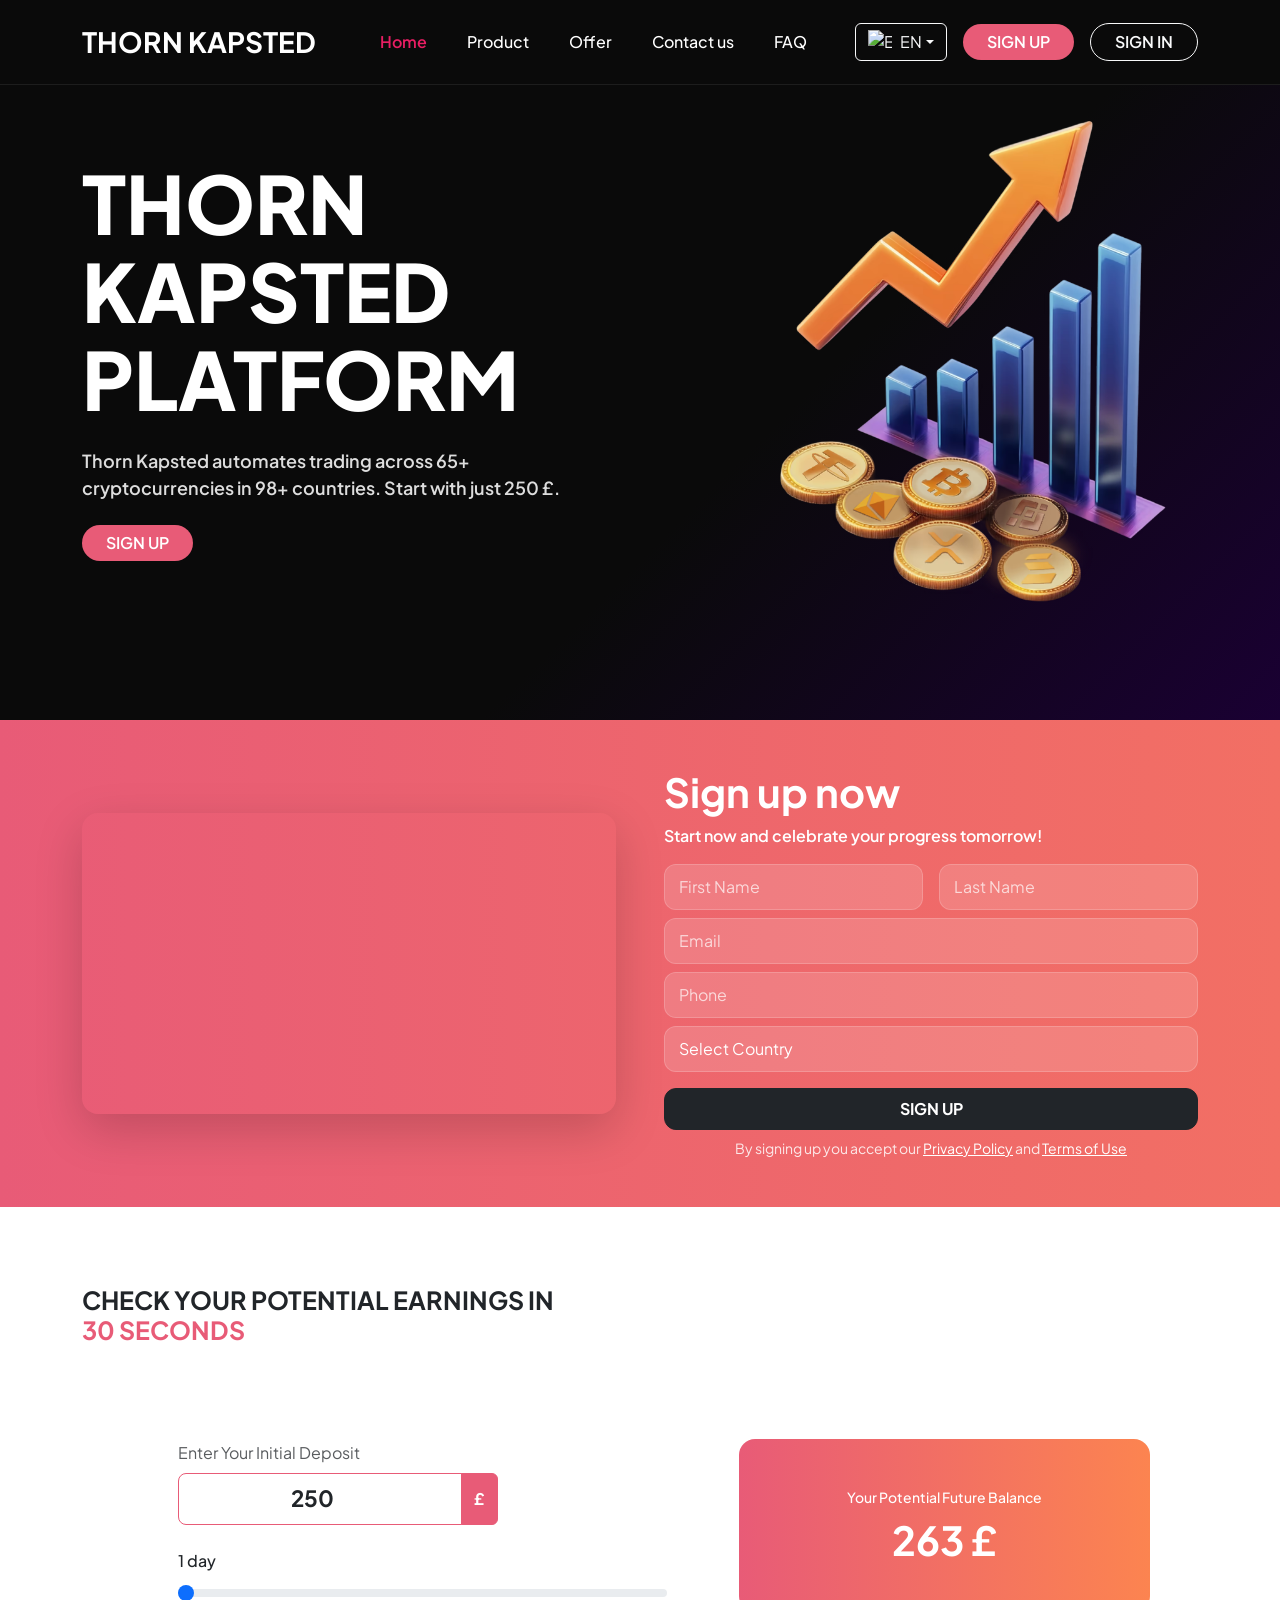
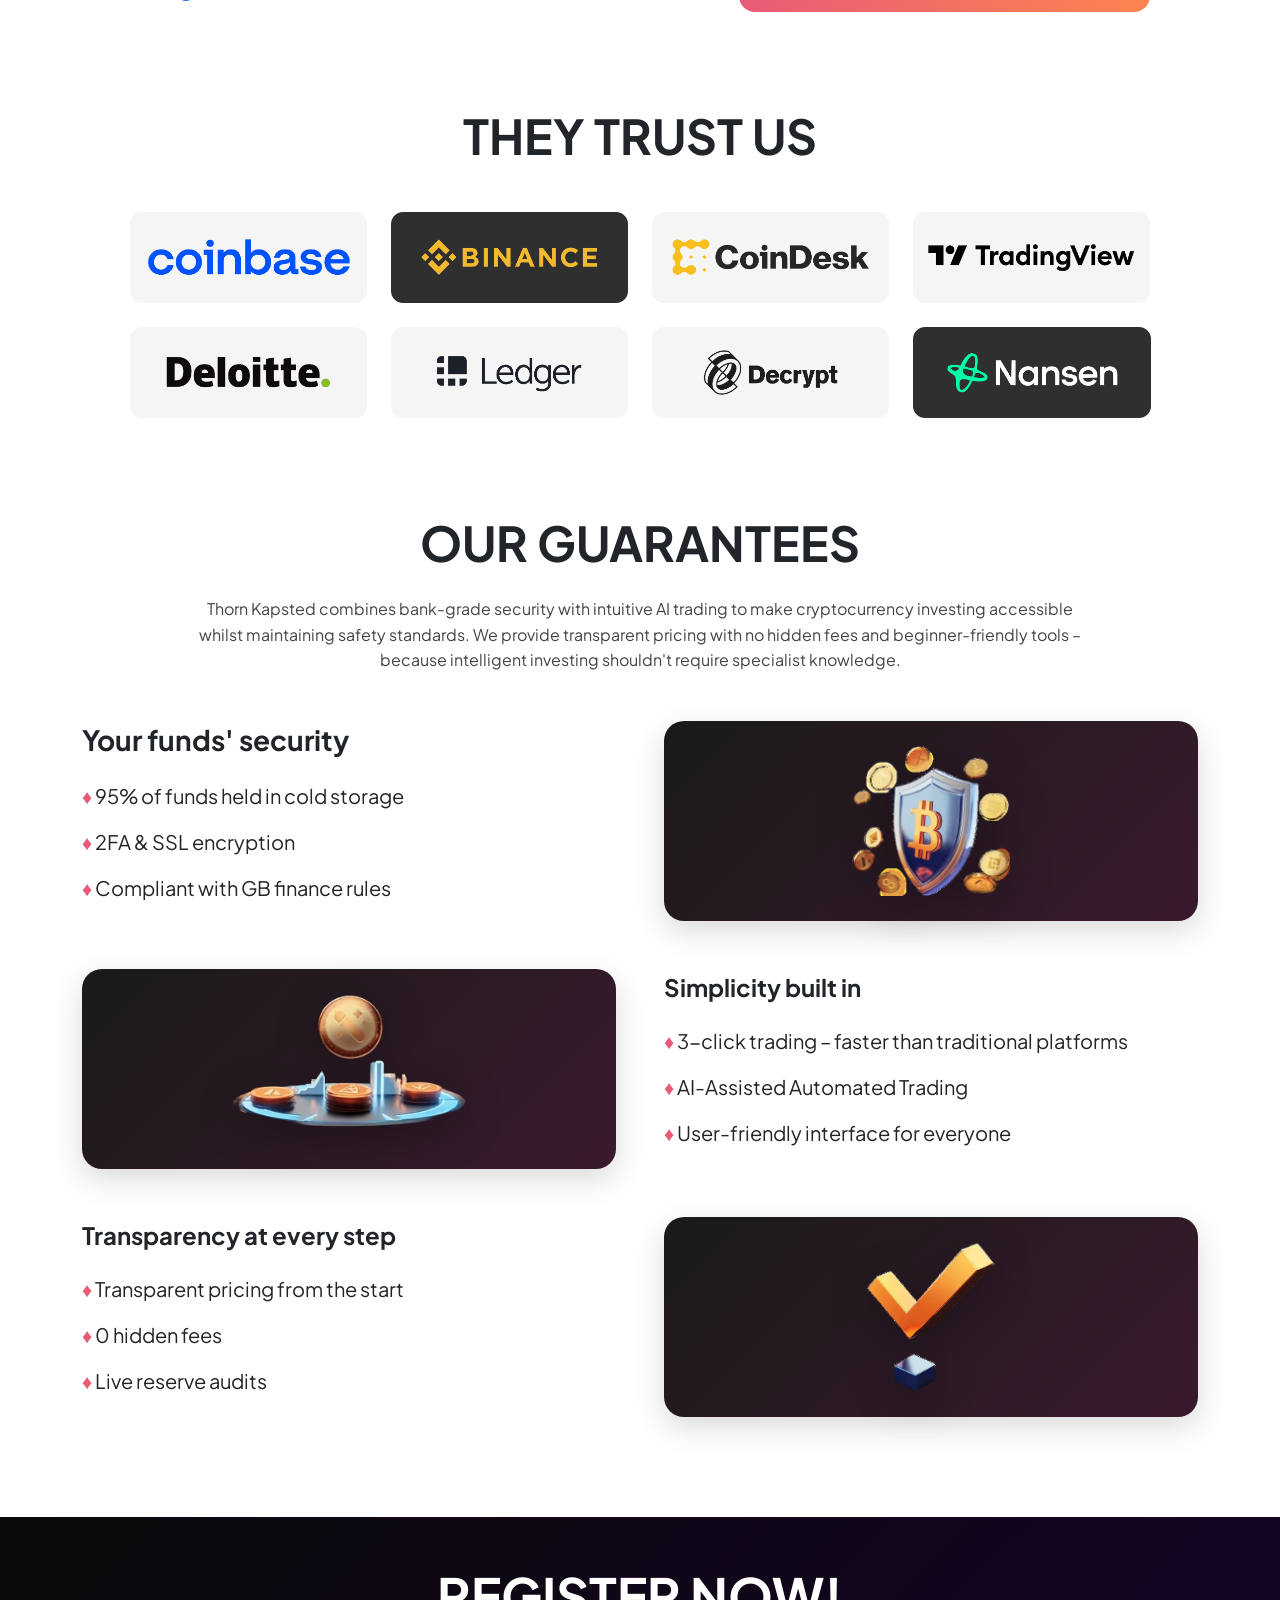
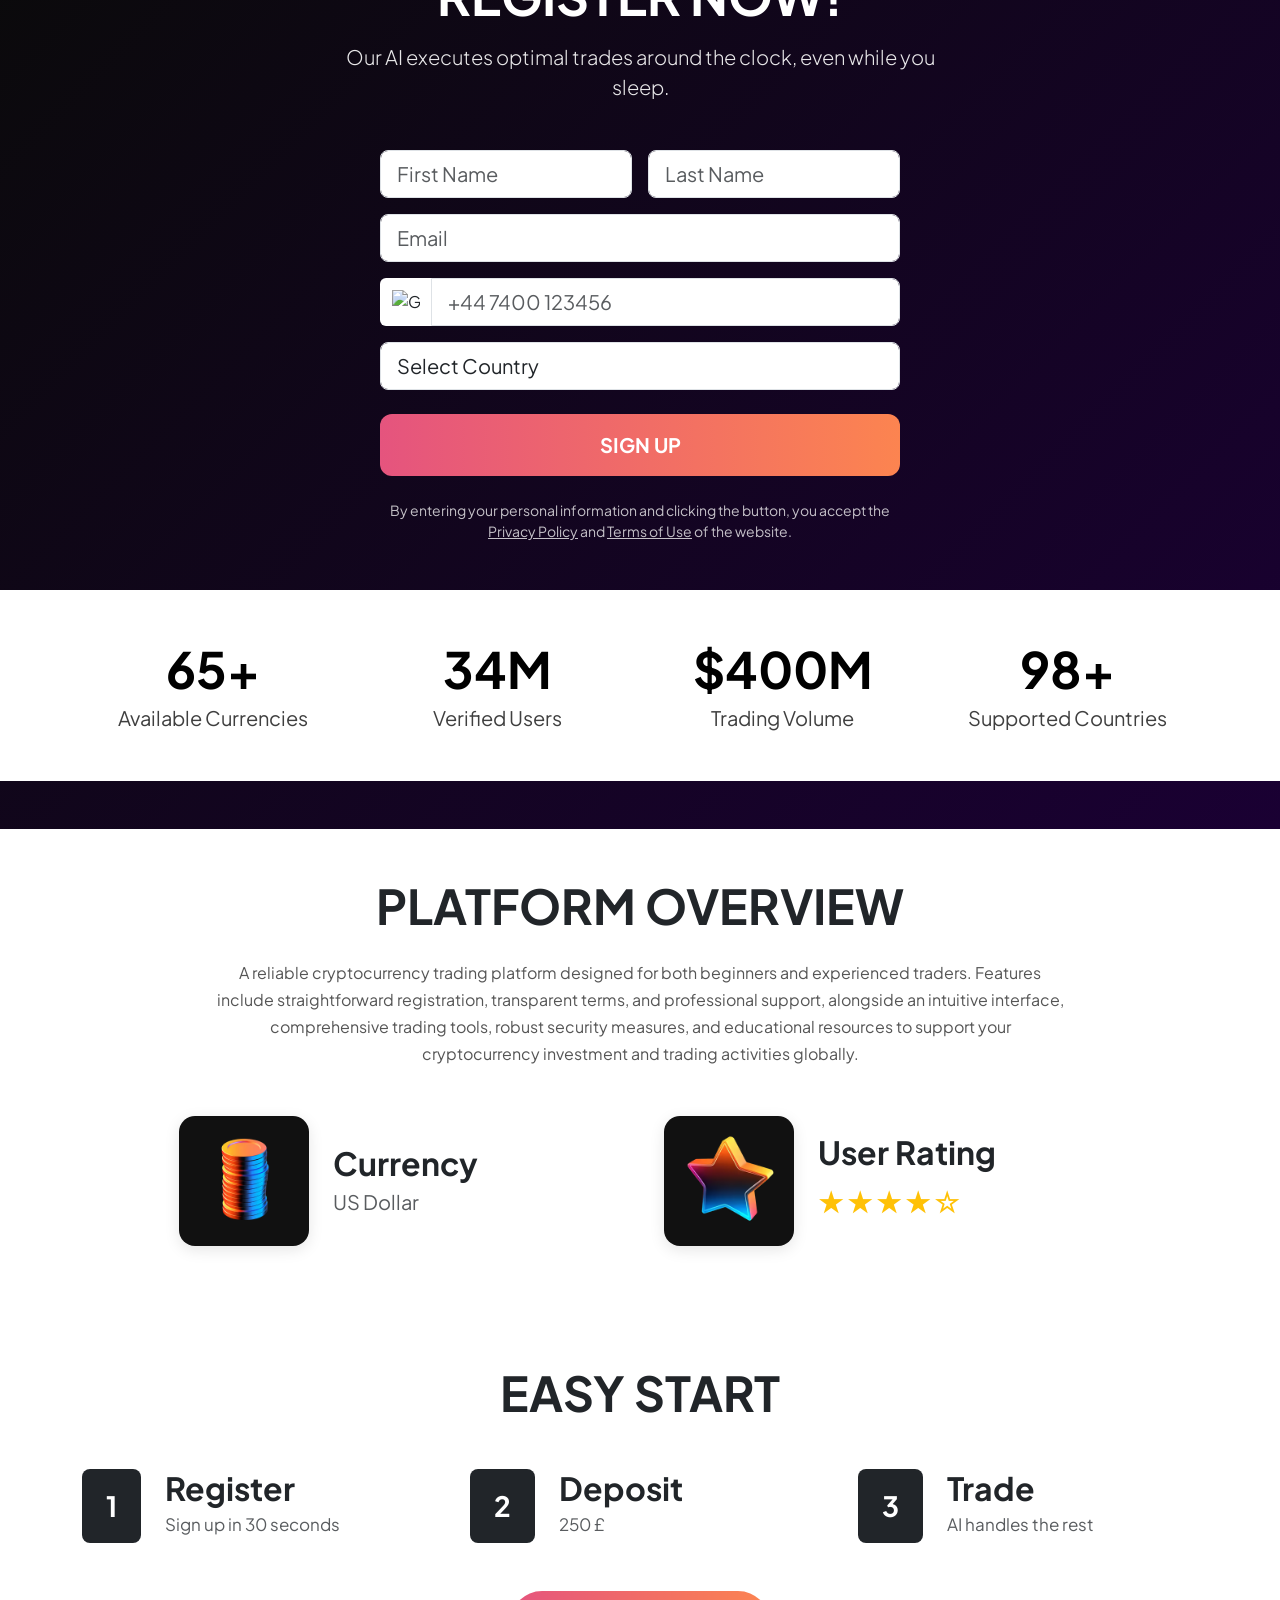
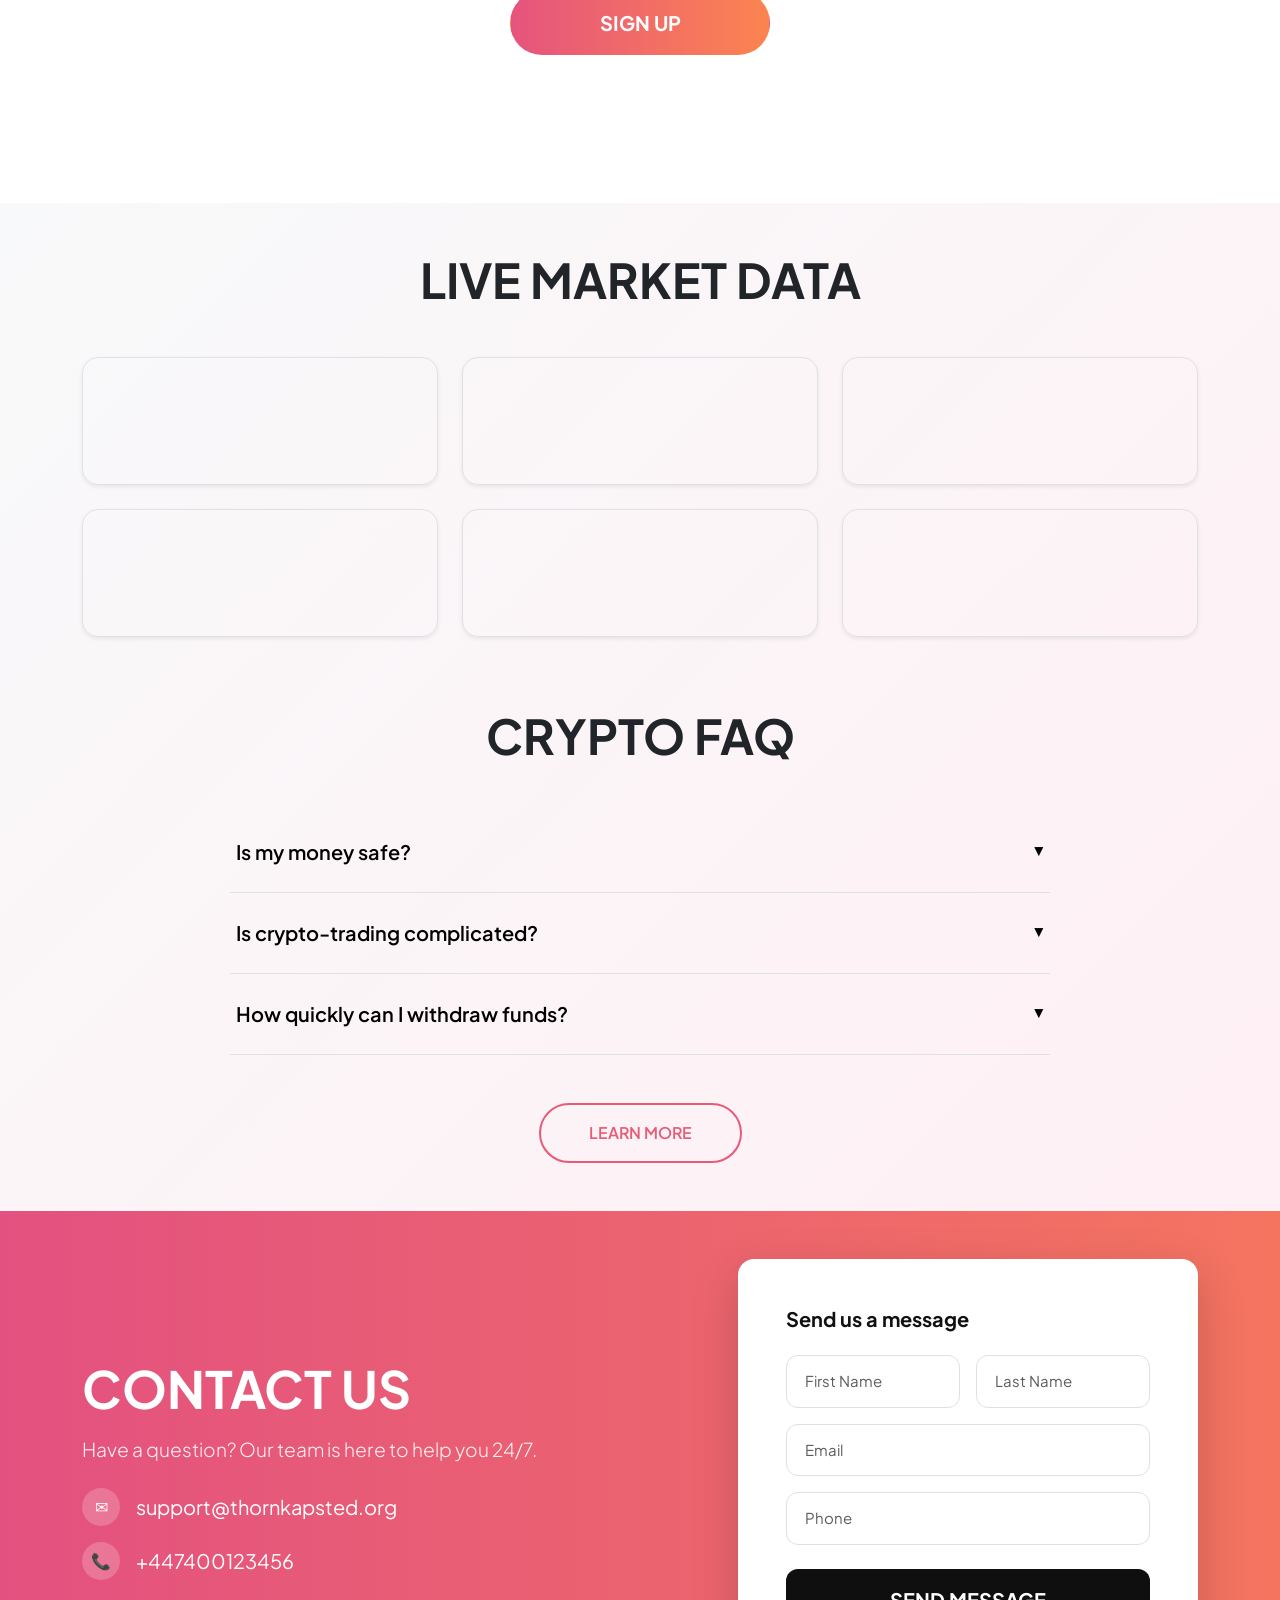
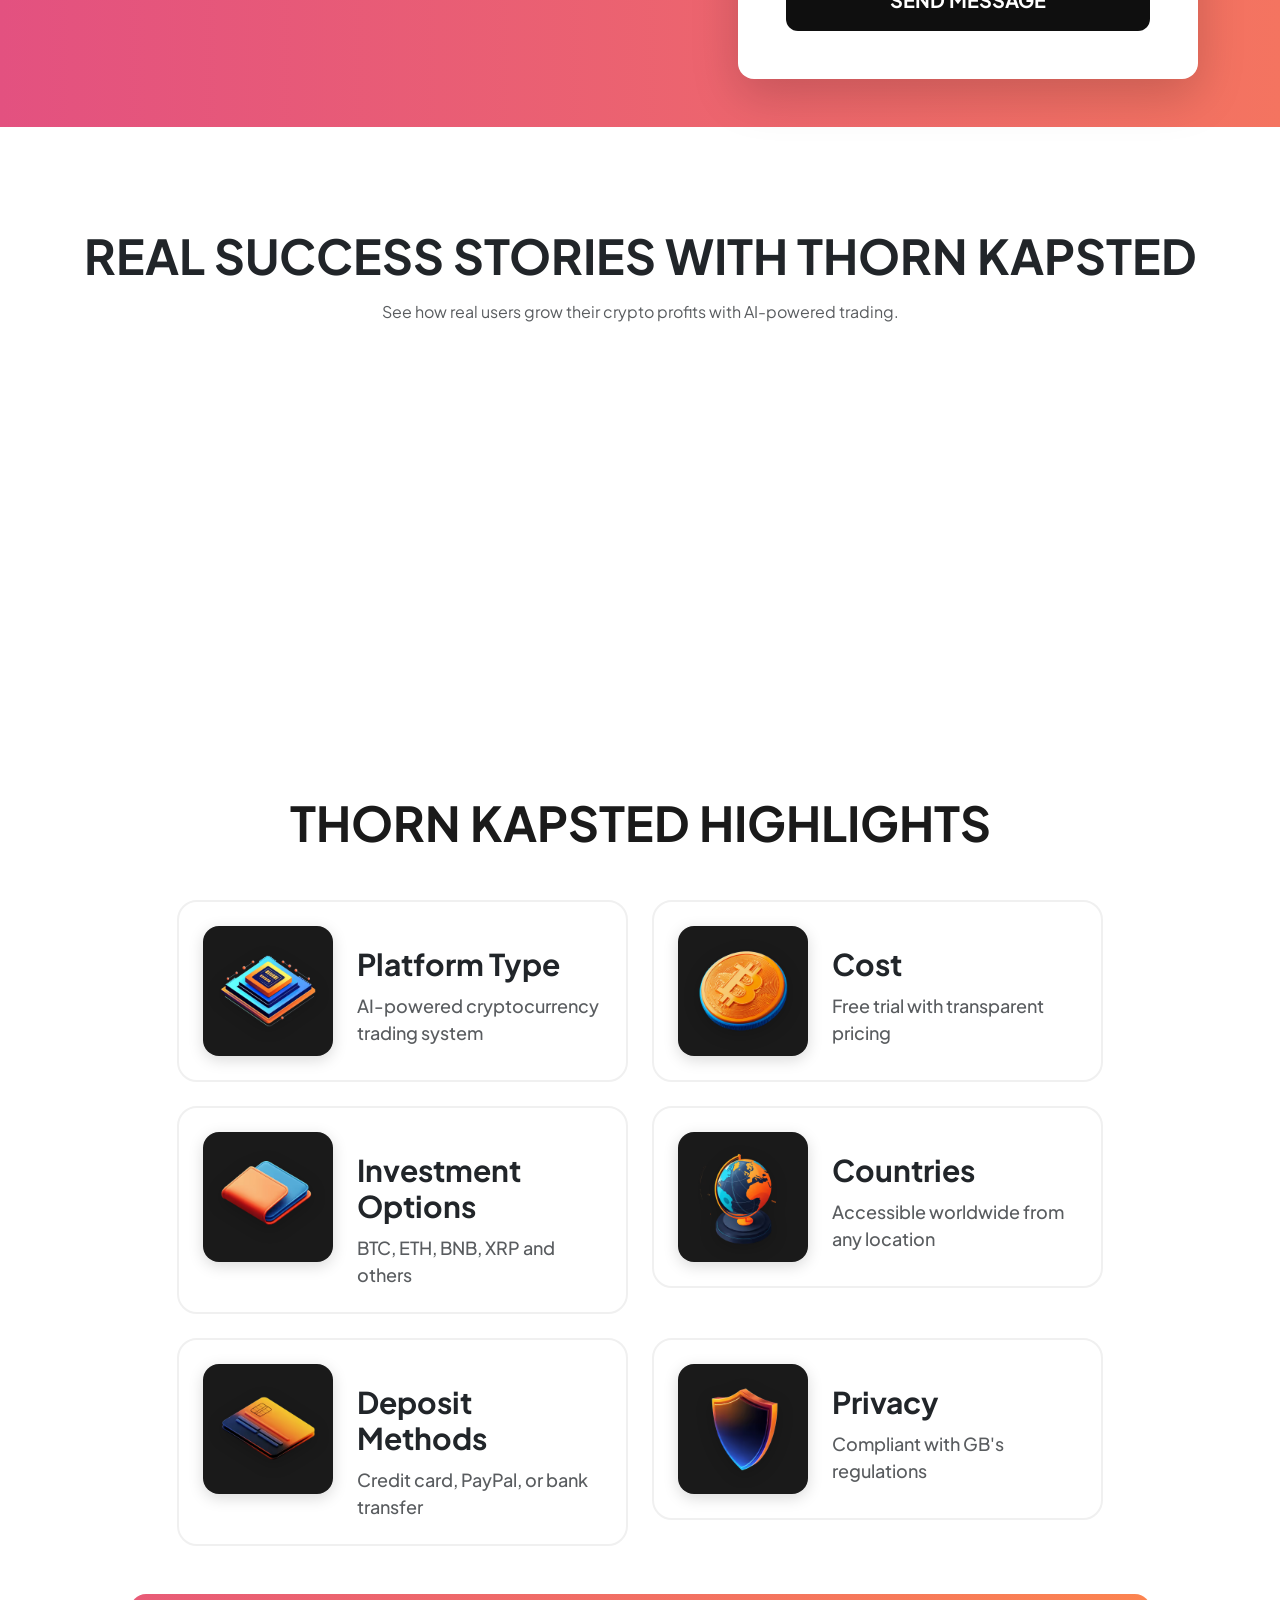
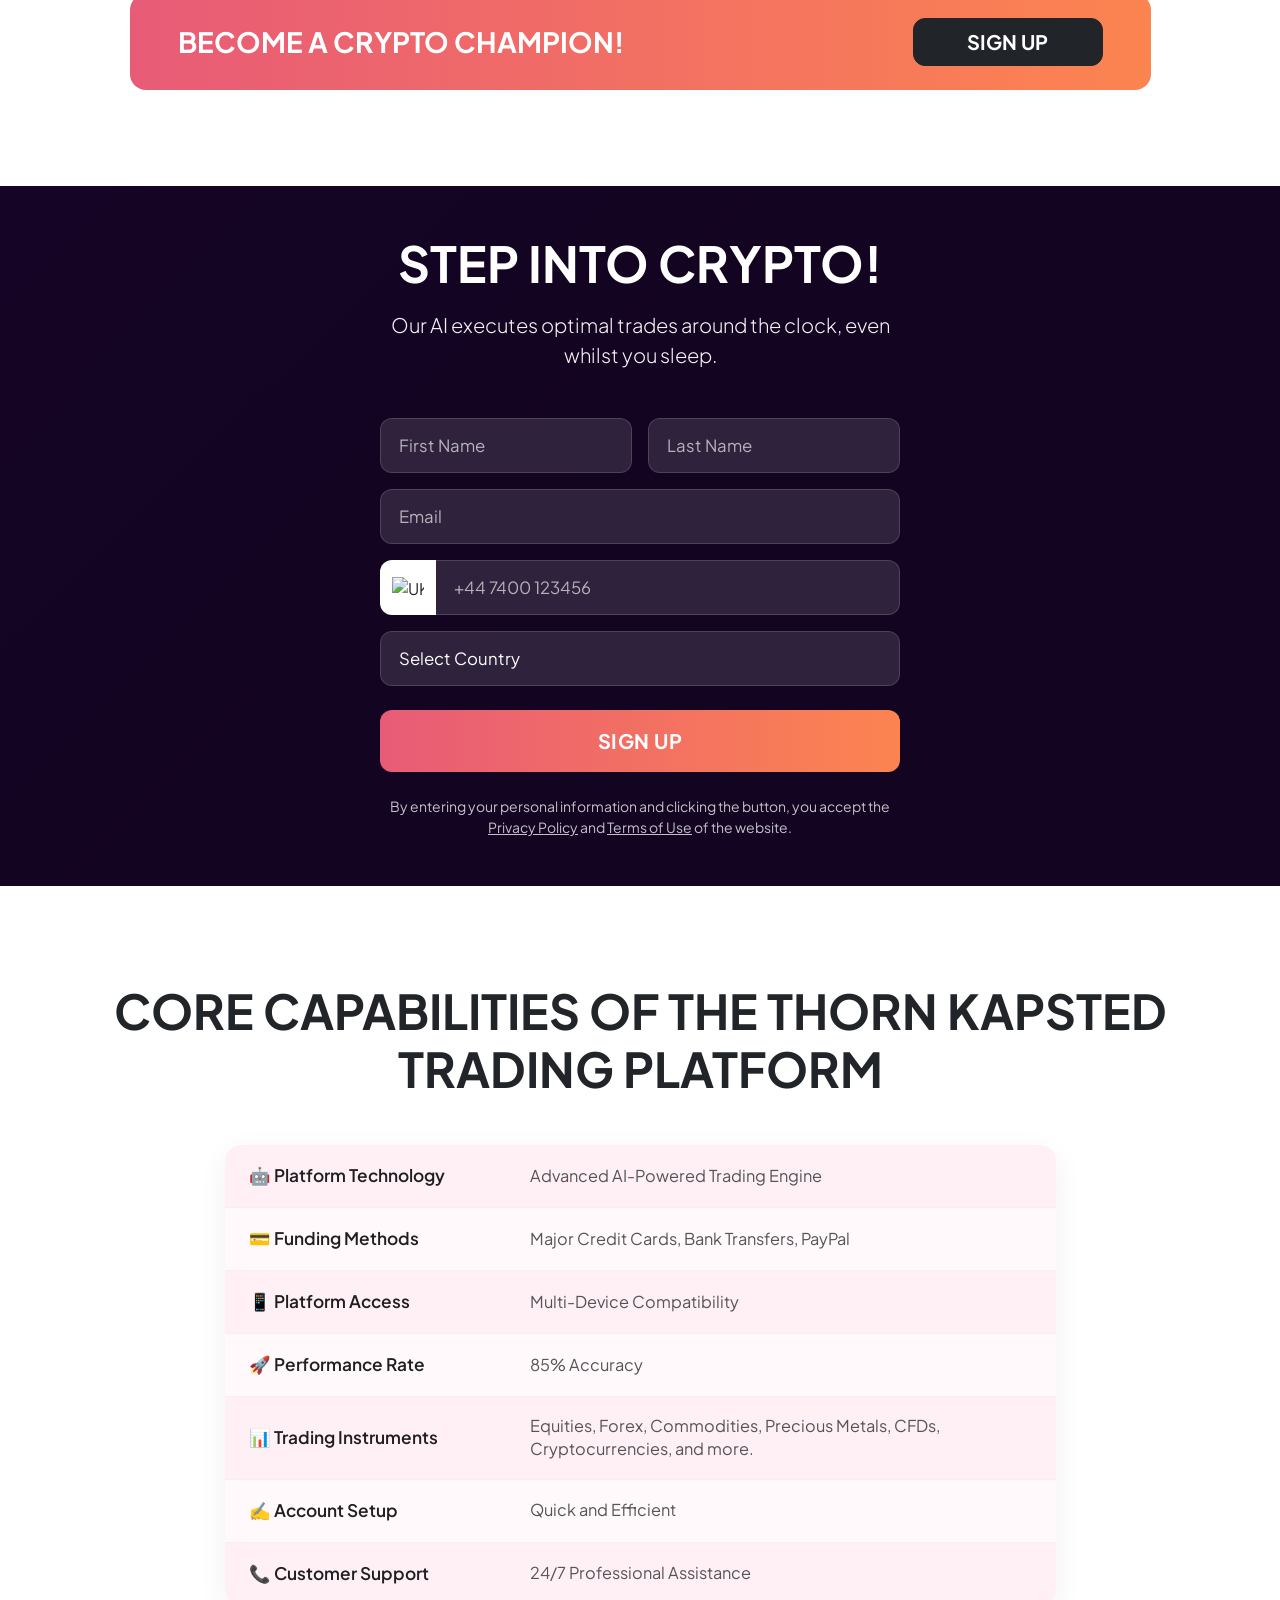
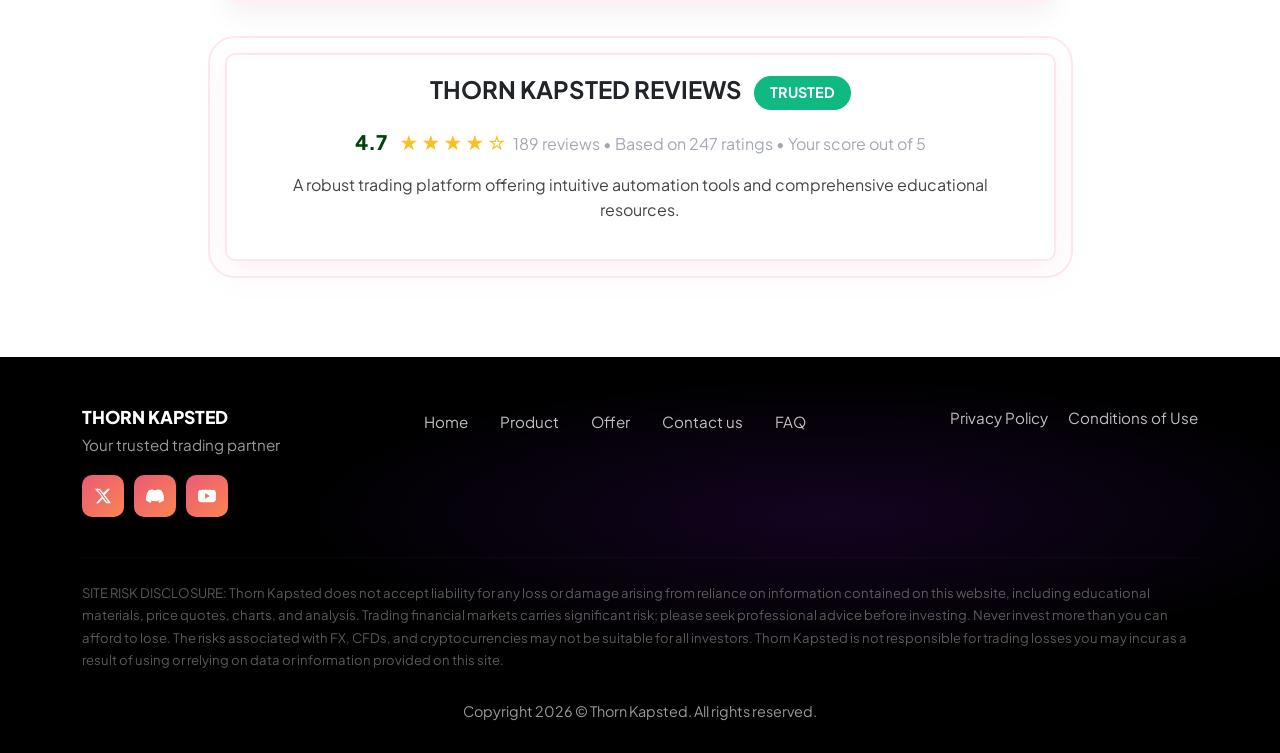
==== index.html @ cf9f8a7e "." ====
<!DOCTYPE html>
<html lang="sq">
<head>
  <meta charset="UTF-8">
  <meta name="viewport" content="width=device-width, initial-scale=1.0">
  <title>Thorn Kapsted</title>
<meta name="description"content="Thorn Kapsted | Secure AI-powered digital trading platform for fast, reliable investing. Start trading today.">
<meta name="keywords" content="best crypto trading platform 2026, AI investment platform, online trading crypto UK, crypto trading with AI,,passive income crypto,
crypto bot trading system, trade bitcoin automatically, Ethereum trading platform, crypto signals AI, secure crypto trading platform, start crypto trading 250,
easy crypto investing, AI financial technology, crypto portfolio management, trading platform global, crypto trading 98 countries, AI forex and crypto trading,
digital asset trading platform, online crypto investment tools, crypto trading software ">
  <link rel="icon" type="image/x-icon" href="image/logo.png">
  <!-- Bootstrap 5 -->
  <link href="https://cdn.jsdelivr.net/npm/bootstrap@5.3.3/dist/css/bootstrap.min.css" rel="stylesheet">
  <!-- Font Awesome for icons -->
  <link rel="stylesheet" href="https://cdnjs.cloudflare.com/ajax/libs/font-awesome/6.6.0/css/all.min.css">
  <link rel="stylesheet" href="style.css">
  <link rel="stylesheet" href="responsive.css">
<body>
<!-- Navbar -->
  <nav class="navbar navbar-expand-lg fixed-top">
    <div class="container">
      <a class="navbar-brand fw-bold fs-3 text-white" href="#">THORN KAPSTED</a>
      
      <button class="navbar-toggler" type="button" data-bs-toggle="collapse" data-bs-target="#navbarNav">
        <span class="navbar-toggler-icon"></span>
      </button>

      <div class="collapse navbar-collapse" id="navbarNav">
        <ul class="navbar-nav mx-auto">
          <li class="nav-item">
            <a class="nav-link active" href="#">Home</a>
          </li>
          <li class="nav-item">
            <a class="nav-link" href="product.html">Product</a>
          </li>
          <li class="nav-item">
            <a class="nav-link" href="offer.html">Offer</a>
          </li>
          <li class="nav-item">
            <a class="nav-link" href="contact.html">Contact us</a>
          </li>
          <li class="nav-item">
            <a class="nav-link" href="faq.html">FAQ</a>
          </li>
        </ul>

        <div class="d-flex align-items-center gap-3">
        
          <div class="dropdown">
            <button class="btn btn-outline-light dropdown-toggle d-flex align-items-center" type="button" data-bs-toggle="dropdown">
              <img src="https://flagcdn.com/w40/gb.png" alt="EN" width="24" class="me-2">
              EN
            </button>
          </div>

                   <!-- SIGN UP -->
  <button class="btn px-4 rounded-pill fw-semibold" 
          style="background: #E85B77; color: white; border: none;"
          data-bs-toggle="modal" data-bs-target="#signupModal">
    SIGN UP
  </button>

  <!-- SIGN IN -->
  <button class="btn btn-outline-light px-4 rounded-pill fw-semibold"
          data-bs-toggle="modal" data-bs-target="#signinModal">
    SIGN IN
  </button>
        </div>
      </div>
    </div>
  </nav>
</head>

  <!-- Hero Section -->
  <section class="hero">
    <div class="container">
      <div class="row align-items-center">
        <!-- Left Content -->
        <div class="col-lg-7 hero-content">
          <h1>THORN<br>KAPSTED<br>PLATFORM</h1>
          <p class="mb-4">
            Thorn Kapsted automates trading across 65+ cryptocurrencies 
            in 98+ countries. Start with just 250 £.
          </p>
         <button class="btn px-4 rounded-pill fw-semibold" 
          style="background: #E85B77; color: white; border: none;"
          data-bs-toggle="modal" data-bs-target="#signupModal">
    SIGN UP
  </button>
        </div>

        <div class="col-lg-5 text-center crypto-graphic">
          <img src="image/hero-1280.avif" alt="Trading Graphic" class="img-fluid" style="max-width: 400px;">

     </div>
      </div>
    </div>
  </section>

<!-- ==================== SIGN UP NOW SECTION ==================== -->
<section class="py-5 py-md-6" style="background: linear-gradient(90deg, #E85B77 0%, #F26F64 100%); color: white;">
  <div class="container">
    <div class="row align-items-center g-5">

      <!-- Video Column -->
      <div class="col-lg-6">
        <div class="ratio ratio-16x9 rounded-4 overflow-hidden shadow-lg">
          <iframe 
            src="https://player.vimeo.com/video/1128168202?dnt=1&badge=0" 
            frameborder="0" 
            allow="autoplay; fullscreen; picture-in-picture" 
            allowfullscreen>
          </iframe>
        </div>
      </div>

      <!-- Form Column -->
      <div class="col-lg-6">
        <h2 class="fw-bold" style="color: rgb(255, 255, 255); font-size: 40px;">Sign up now</h2>
        <p class="lead" style="color: rgb(255, 255, 255); font-weight: 600; font-size: 16px;">
          Start now and celebrate your progress tomorrow!
        </p>

        <form id="signupForm">
          <div class="row g-3">
            <div class="col-md-6">
              <input type="text" class="form-control form-control-sm" 
                     name="first_name" placeholder="First Name" required>
            </div>
            <div class="col-md-6">
              <input type="text" class="form-control form-control-sm" 
                     name="last_name" placeholder="Last Name" required>
            </div>
          </div>

          <div class="mt-2">
            <input type="email" class="form-control form-control-sm" 
                   name="email" placeholder="Email" required>
          </div>

          <div class="mt-2">
            <input type="tel" class="form-control form-control-sm" 
                   name="phone" placeholder="Phone" required>
          </div>

        
          <div class="mt-2">
            <select id="country" name="country" class="form-control form-control-sm" required>
              <option value="">Select Country</option>
           </select>
          </div>

          <button type="submit" class="btn btn-dark btn-lg w-100 mt-3 py-2 fw-bold">
            SIGN UP
          </button>

          <p class="small text-center mt-2 mb-0" style="color: rgba(255,255,255,0.85);">
            By signing up you accept our 
            <a href="privacy.html" class="text-white text-decoration-underline">Privacy Policy</a> and 
            <a href="conditions.html" class="text-white text-decoration-underline">Terms of Use</a>
          </p>
        </form>
      </div>

    </div>
  </div>
</section>

<!-- ==================== EARNINGS CALCULATOR SECTION ==================== -->

<section class="py-5 bg-white ll" style="margin-top: 30px;">
  <div class="container">
    <h3 class=" ty7 text-center display-5 fw-bold mb-5" style="font-weight: 800;">
      CHECK YOUR POTENTIAL EARNINGS IN <span style="color:#E85B77; "> <br>30 SECONDS</span>
    </h3>

    <div class="row justify-content-center">
      <div class="col-lg-11">

        <div class="row align-items-center g-4">

          <!-- Calculator Part -->
          <div class="col-lg-7">
            <div class="rounded-4 p-4 p-md-5" >
              
              <p class="text-muted mb-2">Enter Your Initial Deposit</p>
              
              <div class="input-group mb-3" style="max-width: 320px;">
                <input type="number" id="deposit" class="form-control form-control-lg text-center fw-bold" 
                       value="250" style="border-color: #E85B77; font-size: 1.4rem;">
                <span class="input-group-text fw-bold" style="background:#E85B77; color:white; border-color:#E85B77;">£</span>
              </div>

              <div class="mt-4">
                <div class="d-flex justify-content-between mb-2">
                  <span class="fw-medium" id="daysText">1 days</span>
                  <!-- <span class="fw-medium text-end" id="balanceText">263 £</span> -->
                </div>
                <input type="range" id="daysSlider" class="form-range" min="1" max="100" value="1" 
                       style="accent-color: #E85B77;">
              </div>
            </div>
          </div>

          <!-- Result Box -->
          <div class="col-lg-5">
            <div class="h-100 rounded-4 p-5 text-white text-center d-flex flex-column justify-content-center"
                 style="background: linear-gradient(90deg, #E85B77, #FC8450); min-height: 20px;">
              <small class="opacity-90 fw-medium">Your Potential Future Balance</small>
              <h2 class="fw-bold display-6 mt-2 mb-0" id="finalBalance">263 £</h2>
            </div>
          </div>

        </div>

        <!-- Trust Logos -->
       
<!-- THEY TRUST US - 2 Rows x 4 Columns -->
<div class="mt-5" style="margin-top: 50px;">
  <h3 class="text-center display-5 fw-bold mb-5 l8">THEY TRUST US</h3>
  
  <div class="row g-4 justify-content-center">

    <!-- First Row - 4 Logos -->
    <div class="col-6 col-md-4 col-lg-3">
      <img src="image/partner-1.png" alt="Coinbase" class="img-fluid trust-logo-img">
    </div>
    <div class="col-6 col-md-4 col-lg-3">
      <img src="image/partner-2.png" alt="Binance" class="img-fluid trust-logo-img">
    </div>
    <div class="col-6 col-md-4 col-lg-3">
      <img src="image/partner-3.png" alt="CoinDesk" class="img-fluid trust-logo-img">
    </div>
    <div class="col-6 col-md-4 col-lg-3">
      <img src="image/partner-4.png" alt="TradingView" class="img-fluid trust-logo-img">
    </div>

    <!-- Second Row - 4 Logos -->
    <div class="col-6 col-md-4 col-lg-3">
      <img src="image/partner-5.png" alt="Deloitte" class="img-fluid trust-logo-img">
    </div>
    <div class="col-6 col-md-4 col-lg-3">
      <img src="image/partner-6.png" alt="Ledger" class="img-fluid trust-logo-img">
    </div>
    <div class="col-6 col-md-4 col-lg-3">
      <img src="image/partner-7.png" alt="Decrypt" class="img-fluid trust-logo-img">
    </div>
    <div class="col-6 col-md-4 col-lg-3">
      <img src="image/partner-8.png" alt="Nansen" class="img-fluid trust-logo-img">
    </div>

  </div>
</div>

      </div>
    </div>
  </div>
</section>

<!-- ==================== OUR GUARANTEES SECTION ==================== -->
<section class="py-5 bg-white" style="padding-bottom: 100px !important ;">
  <div class="container">
    
    <h2 class="text-center display-5 fw-bold mb-4 l8">OUR GUARANTEES</h2>
    
    <p class="text-center mx-auto mb-5" style="max-width: 900px; color: #444; line-height: 1.6;">
     Thorn Kapsted combines bank-grade security with intuitive AI trading to make cryptocurrency investing accessible whilst maintaining safety standards. We provide
      transparent pricing with no hidden fees and beginner-friendly tools – because intelligent investing shouldn't require specialist knowledge.
    </p>

    <div class="row g-5">

      <!-- 1. Security -->
      <div class="col-12">
        <div class="row align-items-center g-5">
          <div class="col-lg-6">
            <h3 class="fw-bold mb-4">Your funds' security</h3>
            <ul class="list-unstyled">
              <li class="mb-3"><span style="color: #E85B77;">♦</span> 95% of funds held in cold storage</li>
              <li class="mb-3"><span style="color: #E85B77;">♦</span> 2FA & SSL encryption</li>
              <li class="mb-3"><span style="color: #E85B77;">♦</span> Compliant with GB finance rules</li>
            </ul>
          </div>
          <div class="col-lg-6">
            <div class="guarantee-image-box">
              <img src="image/guarantees-1-320-removebg-preview.png" alt="Security" class="img-fluid">
            </div>
          </div>
        </div>
      </div>

      <!-- 2. Simplicity -->
      <div class="col-12">
        <div class="row align-items-center g-5">
          <div class="col-lg-6 order-lg-2">
            <h4 class="fw-bold mb-4">Simplicity built in</h4>
            <ul class="list-unstyled">
              <li class="mb-3"><span style="color: #E85B77;">♦</span> 3-click trading – faster than traditional platforms</li>
              <li class="mb-3"><span style="color: #E85B77;">♦</span> AI-Assisted Automated Trading</li>
              <li class="mb-3"><span style="color: #E85B77;">♦</span> User-friendly interface for everyone</li>
            </ul>
          </div>
          <div class="col-lg-6 order-lg-1">
            <div class="guarantee-image-box">
              <img src="image/Adobe Express - file.png" alt="Simplicity" class="img-fluid">
            </div>
          </div>
        </div>
      </div>

      <!-- 3. Transparency -->
      <div class="col-12">
        <div class="row align-items-center g-5">
          <div class="col-lg-6">
            <h4 class="fw-bold mb-4">Transparency at every step</h4>
            <ul class="list-unstyled">
              <li class="mb-3"><span style="color: #E85B77;">♦</span> Transparent pricing from the start</li>
              <li class="mb-3"><span style="color: #E85B77;">♦</span> 0 hidden fees</li>
              <li class="mb-3"><span style="color: #E85B77;">♦</span> Live reserve audits</li>
            </ul>
          </div>
          <div class="col-lg-6">
            <div class="guarantee-image-box">
              <img src="image/guarantees-3-320-removebg-preview.png" alt="Transparency" class="img-fluid">
            </div>
          </div>
        </div>
      </div>

    </div>
  </div>
</section>



<!-- ==================== REGISTER SECTION ==================== -->
<section class="register-section py-5 py-lg-6" style="background: linear-gradient(135deg, #0a0a0a 0%, #1a0033 100%); color: white; position: relative; overflow: hidden;">
  <div class="container">
    <div class="row justify-content-center">
      <div class="col-lg-8 col-xl-7 text-center">
        
        <!-- Title -->
        <h2 class="display-4 fw-bold mb-3" style="font-size: 3.2rem;">
          REGISTER NOW!
        </h2>
        
        <p class="lead mb-5" style="font-size: 1.25rem; opacity: 0.9;">
          Our AI executes optimal trades around the clock, even while you sleep.
        </p>

        <!-- Form -->
        <form id="registerForm" class="mx-auto" style="max-width: 520px;">
          <div class="row g-3">
            <div class="col-md-6">
              <input type="text" class="form-control form-control-lg" 
                     name="first_name" placeholder="First Name" required>
            </div>
            <div class="col-md-6">
              <input type="text" class="form-control form-control-lg" 
                     name="last_name" placeholder="Last Name" required>
            </div>
          </div>

          <div class="mt-3">
            <input type="email" class="form-control form-control-lg" 
                   name="email" placeholder="Email" required>
          </div>

          <div class="mt-3">
            <div class="input-group">
              <span class="input-group-text bg-white border-0">
                <img src="https://flagcdn.com/w40/gb.png" alt="GB" width="28">
              </span>
              <input type="tel" class="form-control form-control-lg" 
                     name="phone" placeholder="+44 7400 123456" required>
            </div>
          </div>

          <div class="mt-3">
            <select id="country1" name="country" class="form-control form-control-lg" required>
              <option value="">Select Country</option>
            
            </select>
          </div>

          <!-- Sign Up Button -->
          <button type="submit" 
                  class="btn w-100 mt-4 py-3 fw-bold fs-5"
                  style="background: linear-gradient(90deg, #e5547e, #fc8450);
                         color: white; border: none; border-radius: 12px;">
            SIGN UP
          </button>

          <p class="small text-center mt-4 mb-0 opacity-75">
            By entering your personal information and clicking the button, you accept the 
            <a href="privacy.html" class="text-white text-decoration-underline">Privacy Policy</a> and 
            <a href="conditions.html" class="text-white text-decoration-underline">Terms of Use</a> 
            of the website.
          </p>
        </form>

      </div>
    </div>
  </div>

  <!-- Stats Bar -->
  <div class="stats-bar mt-5 py-5" style="background-color: #ffffff; border-top: 1px solid rgba(255,255,255,0.1); margin-top: 70px;">
    <div class="container">
      <div class="row text-center g-4">
        <div class="col-12 col-md-3">
          <h3 class="fw-bold mb-1" style="color: #000000;">65+</h3>
          <p class="mb-0 opacity-75" style="color: #000000;">Available Currencies</p>
        </div>
        <div class="col-12 col-md-3">
          <h3 class="fw-bold mb-1" style="color: #000000;">34M</h3>
          <p class="mb-0 opacity-75" style="color: #000000;">Verified Users</p>
        </div>
        <div class="col-12 col-md-3">
          <h3 class="fw-bold mb-1" style="color: #000000;">$400M</h3>
          <p class="mb-0 opacity-75" style="color: #000000;">Trading Volume</p>
        </div>
        <div class="col-12 col-md-3">
          <h3 class="fw-bold mb-1" style="color: #000000;">98+</h3>
          <p class="mb-0 opacity-75" style="color: #000000;">Supported Countries</p>
        </div>
      </div>
    </div>
  </div>
</section>

<!-- ==================== PLATFORM OVERVIEW SECTION ==================== -->

<section class="py-5 bg-white" style="padding-top: 100px;">
  <div class="container">
    
    <h2 class="text-center display-5 fw-bold mb-4 l8">PLATFORM OVERVIEW</h2>
    
    <p class="text-center mx-auto mb-5" style="max-width: 850px; color: #555; line-height: 1.7;">
      A reliable cryptocurrency trading platform designed for both beginners and experienced traders. 
      Features include straightforward registration, transparent terms, and professional support, 
      alongside an intuitive interface, comprehensive trading tools, robust security measures, 
      and educational resources to support your cryptocurrency investment and trading activities globally.
    </p>

    <!-- Currency & User Rating -->
    <div class="row justify-content-center g-5 mb-5">

      <!-- Currency -->
      <div class="col-lg-5">
        <div class="d-flex align-items-center gap-4">
          <div class="currencyy" style="width: 130px; height: 130px; background: #111; border-radius: 16px; flex-shrink: 0; 
                      display: flex; align-items: center; justify-content: center; box-shadow: 0 4px 15px rgba(0,0,0,0.1);">
            <img src="image/overview-1-320.avif" alt="Currency" class="img-fluid" style="width: 150px;">
          </div>
          <div>
            <h4 class="fw-bold mb-1 currency1">Currency</h4>
            <p class="text-muted mb-0 fs-5 uss" style="font-size: 17px;">US Dollar</p>
          </div>
        </div>
      </div>

      <!-- User Rating -->
      <div class="col-lg-5">
        <div class="d-flex align-items-center gap-4">
          <div class="currencyy" style="width: 130px; height: 130px; background: #111; border-radius: 16px; flex-shrink: 0; 
                      display: flex; align-items: center; justify-content: center; box-shadow: 0 4px 15px rgba(0,0,0,0.1);">
            <img src="image/overview-2-320.avif" alt="User Rating" class="img-fluid" style="width: 150px;">
          </div>
          <div>
            <h4 class="fw-bold mb-2 currency1">User Rating</h4>
            <div class="text-warning fs-1 mb-1" style="letter-spacing: 3px; font-size: 30px !important;" >
              ★★★★☆
            </div>
            <!-- <p class="text-muted small mb-0">Based on 12,458 reviews</p> -->
          </div>
        </div>
      </div>

    </div>

       <!-- EASY START -->
    <div class="text-center mt-5 aeas" style="padding-top:70px;">
      <h2 class="display-5 fw-bold mb-5 l8">EASY START</h2>
      
      <div class="row justify-content-center g-5">

        <!-- Step 1 -->
        <div class="col-lg-4 tt1">
          <div class="d-flex align-items-start gap-4">
            <div class=" number01 bg-dark text-white rounded-3 px-4 py-3 fw-bold fs-3 flex-shrink-0" 
                 style="min-width: 58px; text-align: center;">
              1
            </div>
            <div class="text-start">
              <h5 class="fw-bold mb-1 currency1 easy1">Register</h5>
              <p class="text-muted mb-0 currency2 easy2">Sign up in 30 seconds</p>
            </div>
          </div>
        </div>

        <!-- Step 2 -->
        <div class="col-lg-4 tt1">
          <div class="d-flex align-items-start gap-4">
            <div class="number01 bg-dark text-white rounded-3 px-4 py-3 fw-bold fs-3 flex-shrink-0" 
                 style="min-width: 58px; text-align: center;">
              2
            </div>
            <div class="text-start">
              <h5 class="fw-bold mb-1 currency1 easy1">Deposit</h5>
              <p class="text-muted mb-0 currency2 easy2">250 £</p>
            </div>
          </div>
        </div>

        <!-- Step 3 -->
        <div class="col-lg-4 tt1">
          <div class="d-flex align-items-start gap-4">
            <div class=" number01 bg-dark text-white rounded-3 px-4 py-3 fw-bold fs-3 flex-shrink-0" 
                 style="min-width: 58px; text-align: center;">
              3
            </div>
            <div class="text-start">
              <h5 class="fw-bold mb-1 currency1 easy1">Trade</h5>
              <p class="text-muted mb-0 currency2 easy2">AI handles the rest</p>
            </div>
          </div>
        </div>

      </div>
 
      <!-- Sign Up Button -->
      <div class="mt-5 btnl">
        <a href="#" 
           class="btn btn-lg px-5 py-3 text-white fw-bold rounded-pill fs-5 "
           style="background: linear-gradient(90deg, #e5547e, #fc8450); min-width: 260px;" data-bs-toggle="modal" data-bs-target="#signupModal">
          SIGN UP
        </a>
      </div>
    </div>

  </div>
</section>

<!-- ==================== LIVE MARKET DATA SECTION ==================== -->
<section class="py-5 marketdata" style="background: linear-gradient(135deg, #f8f9fa 0%, #fff0f5 100%); margin-top: 100px;">
  <div class="container">
    
    <h2 class="text-center display-5 fw-bold mb-5 l8">LIVE MARKET DATA</h2>
    
    <div class="row g-4">

      <!-- BTCUSD -->
      <div class="col-md-6 col-lg-4">
        <div class="market-card border rounded-4 overflow-hidden shadow-sm h-100">
          <div class="tradingview-widget-container" style="height: 126px;">
            <div class="tradingview-widget-container__widget"></div>
            <script type="text/javascript" src="https://s3.tradingview.com/external-embedding/embed-widget-single-quote.js" async>
            {
              "symbol": "BITSTAMP:BTCUSD",
              "width": "100%",
              "height": "126",
              "locale": "en",
              "colorTheme": "light",
              "isTransparent": true,
              "showSymbolLogo": true
            }
            </script>
          </div>
        </div>
      </div>

      <!-- ETHUSD -->
      <div class="col-md-6 col-lg-4">
        <div class="market-card border rounded-4 overflow-hidden shadow-sm h-100">
          <div class="tradingview-widget-container" style="height: 126px;">
            <div class="tradingview-widget-container__widget"></div>
            <script type="text/javascript" src="https://s3.tradingview.com/external-embedding/embed-widget-single-quote.js" async>
            {
              "symbol": "BITSTAMP:ETHUSD",
              "width": "100%",
              "height": "126",
              "locale": "en",
              "colorTheme": "light",
              "isTransparent": true,
              "showSymbolLogo": true
            }
            </script>
          </div>
        </div>
      </div>

      <!-- SOLUSD -->
      <div class="col-md-6 col-lg-4">
        <div class="market-card border rounded-4 overflow-hidden shadow-sm h-100">
          <div class="tradingview-widget-container" style="height: 126px;">
            <div class="tradingview-widget-container__widget"></div>
            <script type="text/javascript" src="https://s3.tradingview.com/external-embedding/embed-widget-single-quote.js" async>
            {
              "symbol": "COINBASE:SOLUSD",
              "width": "100%",
              "height": "126",
              "locale": "en",
              "colorTheme": "light",
              "isTransparent": true,
              "showSymbolLogo": true
            }
            </script>
          </div>
        </div>
      </div>

      <!-- BNBUSD -->
      <div class="col-md-6 col-lg-4">
        <div class="market-card border rounded-4 overflow-hidden shadow-sm h-100">
          <div class="tradingview-widget-container" style="height: 126px;">
            <div class="tradingview-widget-container__widget"></div>
            <script type="text/javascript" src="https://s3.tradingview.com/external-embedding/embed-widget-single-quote.js" async>
            {
              "symbol": "BINANCE:BNBUSD",
              "width": "100%",
              "height": "126",
              "locale": "en",
              "colorTheme": "light",
              "isTransparent": true,
              "showSymbolLogo": true
            }
            </script>
          </div>
        </div>
      </div>

      <!-- XRP -->
      <div class="col-md-6 col-lg-4">
        <div class="market-card border rounded-4 overflow-hidden shadow-sm h-100">
          <div class="tradingview-widget-container" style="height: 126px;">
            <div class="tradingview-widget-container__widget"></div>
            <script type="text/javascript" src="https://s3.tradingview.com/external-embedding/embed-widget-single-quote.js" async>
            {
              "symbol": "BITSTAMP:XRPUSD",
              "width": "100%",
              "height": "126",
              "locale": "en",
              "colorTheme": "light",
              "isTransparent": true,
              "showSymbolLogo": true
            }
            </script>
          </div>
        </div>
      </div>

      <!-- IOTA -->
      <div class="col-md-6 col-lg-4">
        <div class="market-card border rounded-4 overflow-hidden shadow-sm h-100">
          <div class="tradingview-widget-container" style="height: 126px;">
            <div class="tradingview-widget-container__widget"></div>
            <script type="text/javascript" src="https://s3.tradingview.com/external-embedding/embed-widget-single-quote.js" async>
            {
              "symbol": "BINANCE:IOTAUSDT",
              "width": "100%",
              "height": "126",
              "locale": "en",
              "colorTheme": "light",
              "isTransparent": true,
              "showSymbolLogo": true
            }
            </script>
          </div>
        </div>
      </div>

    </div>
  </div>

    <!-- CRYPTO FAQ -->
    <h2 class="text-center display-5 fw-bold mb-5 l8" style="margin-top: 70px;" >CRYPTO FAQ</h2>

    <div class="mx-auto" style="max-width: 820px;">

      <!-- FAQ 1 -->
      <div class="faq-item border-bottom py-4">
        <button onclick="toggleFaq(this)" class="faq-question w-100 text-start fw-semibold fs-5 d-flex justify-content-between align-items-center border-0 bg-transparent">
          Is my money safe?
          <span class="faq-icon">▼</span>
        </button>
        <div class="faq-answer mt-3" style="display: none;">
          <p>Your security is our priority. Thorn Kapsted uses bank-grade encryption, two-factor authentication (2FA), and cold storage for digital assets. We comply with strict financial regulations in GB and undergo regular audits. Your funds are insured against unauthorised access, so you can trade with confidence.</p>
        </div>
      </div>

      <!-- FAQ 2 -->
      <div class="faq-item border-bottom py-4">
        <button onclick="toggleFaq(this)" class="faq-question w-100 text-start fw-semibold fs-5 d-flex justify-content-between align-items-center border-0 bg-transparent">
          Is crypto-trading complicated?
          <span class="faq-icon">▼</span>
        </button>
        <div class="faq-answer mt-3" style="display: none;">
          <p>Not at all! Thorn Kapsted is designed with beginners in mind:</p>
          <ul class="list-unstyled">
            <li style="font-size: 16px;">• Step-by-step guides and round-the-clock support</li>
            <li style="font-size: 16px;">• Practice trading risk-free with virtual funds</li>
            <li style="font-size: 16px;">• Automated tools that handle the hard work for you</li>
            <li style="font-size: 16px;">• Start small (from just 250 £) and learn as you trade!</li>
          </ul>
        </div>
      </div>

      <!-- FAQ 3 -->
      <div class="faq-item border-bottom py-4">
        <button onclick="toggleFaq(this)" class="faq-question w-100 text-start fw-semibold fs-5 d-flex justify-content-between align-items-center border-0 bg-transparent">
          How quickly can I withdraw funds?
          <span class="faq-icon">▼</span>
        </button>
        <div class="faq-answer mt-3" style="display: none;">
          <p>Withdrawals to bank cards typically take 1–3 business days for most regions, whilst crypto withdrawals to external wallets usually complete within 30 minutes. Processing times may vary depending on your bank and verification status.</p>
        </div>
      </div>

    </div>

    <!-- Learn More Button -->
    <div class="text-center mt-5">
      <a href="faq.html" class="btn px-5 py-3 rounded-pill fw-semibold" 
         style="background: transparent; border: 2px solid #E85B77; color: #E85B77;">
        LEARN MORE
      </a>
    </div>

  </div>
</section>


<!-- ==================== CONTACT SECTION ==================== -->
<section class="contact-section py-5 py-lg-6 text-white"
         style="background: linear-gradient(90deg, #e35180 0%, #f47460 100%); padding-top: 50px;">
  <div class="container">
    <div class="row align-items-center g-5">

      <!-- Left -->
      <div class="col-lg-6">
        <h2 class="display-4 fw-bold mb-3" style="font-size: 3.2rem;">CONTACT US</h2>
        <p class="lead mb-4" style="font-size: 1.2rem; opacity: 0.92;">
          Have a question? Our team is here to help you 24/7.
        </p>
        <ul class="list-unstyled mb-0">
          <li class="d-flex align-items-center gap-3 mb-3">
            <div class="contact-icon-circle">✉</div>
            <span>support@thornkapsted.org</span>
          </li>
          <li class="d-flex align-items-center gap-3">
            <div class="contact-icon-circle">📞</div>
            <span>+447400123456</span>
          </li>
        </ul>
      </div>

      <!-- Right Form -->
      <div class="col-lg-6">
        <div class="bg-white rounded-4 p-4 p-md-5 shadow-lg" style="max-width: 460px; margin-left: auto;">
          <h5 class="fw-bold mb-4" style="color: #111;">Send us a message</h5>

          <form id="contactForm">
            <div class="row g-3">
              <div class="col-6">
                <input type="text" class="form-control form-control-lg"
                       name="first_name" placeholder="First Name" required>
              </div>
              <div class="col-6">
                <input type="text" class="form-control form-control-lg"
                       name="last_name" placeholder="Last Name" required>
              </div>
            </div>
            <div class="mt-3">
              <input type="email" class="form-control form-control-lg"
                     name="email" placeholder="Email" required>
            </div>
            <div class="mt-3">
              <input type="tel" class="form-control form-control-lg"
                     name="phone" placeholder="Phone" required>
            </div>
          
            <button type="submit"
                    class="btn w-100 mt-4 py-3 fw-bold fs-5"
                    style="background: #0f0f0f; color: white; border: none; border-radius: 12px;">
              SEND MESSAGE
            </button>
          </form>
        </div>
      </div>

    </div>
  </div>
</section>

<section class=" bg-white " style="padding-top: 100px;">
  <div class="container">
    
    <h2 class="text-center display-5 fw-bold mb-3 l8">REAL SUCCESS STORIES WITH THORN KAPSTED</h2>
    <p class="text-center text-muted mb-5" style="max-width: 720px; margin: 0 auto;">
      See how real users grow their crypto profits with AI-powered trading.
    </p>

    <div class="row g-4">

      <!-- Video 1 -->
      <div class="col-lg-3 col-md-6 col-6">
        <div class="video-card rounded-4 overflow-hidden ">
          <iframe 
            src="https://player.vimeo.com/video/1130318462" 
            width="100%" 
            height="320" 
            frameborder="0" 
            allow="autoplay; fullscreen; picture-in-picture" 
            allowfullscreen>
          </iframe>
        </div>
      </div>

      <!-- Video 2 -->
      <div class="col-lg-3 col-md-6 col-6">
        <div class="video-card rounded-4 overflow-hidden ">
          <iframe 
            src="https://player.vimeo.com/video/1135993890" 
            width="100%" 
            height="320" 
            frameborder="0" 
            allow="autoplay; fullscreen; picture-in-picture" 
            allowfullscreen>
          </iframe>
        </div>
      </div>

      <!-- Video 3 -->
      <div class="col-lg-3 col-md-6 col-6">
        <div class="video-card rounded-4 overflow-hidden ">
          <iframe 
            src="https://player.vimeo.com/video/1128167934" 
            width="100%" 
            height="320" 
            frameborder="0" 
            allow="autoplay; fullscreen; picture-in-picture" 
            allowfullscreen>
          </iframe>
        </div>
      </div>

      <!-- Video 4 -->
      <div class="col-lg-3 col-md-6 col-6">
        <div class="video-card rounded-4 overflow-hidden ">
          <iframe 
            src="https://player.vimeo.com/video/1129773801" 
            width="100%" 
            height="320" 
            frameborder="0" 
            allow="autoplay; fullscreen; picture-in-picture" 
            allowfullscreen>
          </iframe>
        </div>
      </div>

    </div>
  </div>
</section>


<!-- ==================== THORN KAPSTED HIGHLIGHTS ==================== -->
<section class="highlights-section py-5 bg-white mt-5">
  <div class="container">

    <h2 class="text-center display-5 fw-bold mb-5 l8" style="color: #1a1a1a;">
      THORN KAPSTED HIGHLIGHTS
    </h2>

    <div class="row g-4 justify-content-center">

      <!-- 1 Platform Type -->
      <div class="col-lg-5 col-md-6">
        <div class="highlight-card d-flex align-items-start gap-4 p-4">
          <div class="icon-wrapper">
            <img src="image/highlights-1-320.avif" alt="Platform Type" class="highlight-icon">
          </div>
          <div>
            <h5 class="fw-bold mb-1">Platform Type</h5>
            <p class="mb-0 text-muted">AI-powered cryptocurrency trading system</p>
          </div>
        </div>
      </div>

      <!-- 2 Cost -->
      <div class="col-lg-5 col-md-6">
        <div class="highlight-card d-flex align-items-start gap-4 p-4">
          <div class="icon-wrapper">
            <img src="image/highlights-2-320.avif" alt="Cost" class="highlight-icon">
          </div>
          <div>
            <h5 class="fw-bold mb-1">Cost</h5>
            <p class="mb-0 text-muted">Free trial with transparent pricing</p>
          </div>
        </div>
      </div>

      <!-- 3 Investment Options -->
      <div class="col-lg-5 col-md-6">
        <div class="highlight-card d-flex align-items-start gap-4 p-4">
          <div class="icon-wrapper">
            <img src="image/highlights-3-320.avif" alt="Investment Options" class="highlight-icon">
          </div>
          <div>
            <h5 class="fw-bold mb-1">Investment Options</h5>
            <p class="mb-0 text-muted">BTC, ETH, BNB, XRP and others</p>
          </div>
        </div>
      </div>

      <!-- 4 Countries -->
      <div class="col-lg-5 col-md-6">
        <div class="highlight-card d-flex align-items-start gap-4 p-4">
          <div class="icon-wrapper">
            <img src="image/highlights-4-320.avif" alt="Countries" class="highlight-icon">
          </div>
          <div>
            <h5 class="fw-bold mb-1">Countries</h5>
            <p class="mb-0 text-muted">Accessible worldwide from any location</p>
          </div>
        </div>
      </div>

      <!-- 5 Deposit Methods -->
      <div class="col-lg-5 col-md-6">
        <div class="highlight-card d-flex align-items-start gap-4 p-4">
          <div class="icon-wrapper">
            <img src="image/highlights-5-320.avif" alt="Deposit Methods" class="highlight-icon">
          </div>
          <div>
            <h5 class="fw-bold mb-1">Deposit Methods</h5>
            <p class="mb-0 text-muted">Credit card, PayPal, or bank transfer</p>
          </div>
        </div>
      </div>

      <!-- 6 Privacy -->
      <div class="col-lg-5 col-md-6">
        <div class="highlight-card d-flex align-items-start gap-4 p-4">
          <div class="icon-wrapper">
            <img src="image/highlights-6-320.avif" alt="Privacy" class="highlight-icon">
          </div>
          <div>
            <h5 class="fw-bold mb-1">Privacy</h5>
            <p class="mb-0 text-muted">Compliant with GB's regulations</p>
          </div>
        </div>
      </div>

    </div>

    
    <div class="row justify-content-center mt-5 t45">
      <div class="col-lg-11 col-12">
        <div class="highlight-bottom-banner rounded-4 p-4 px-md-5 d-flex flex-column flex-md-row align-items-center justify-content-between text-white"
             style="background: linear-gradient(90deg, #E85B77 0%, #FC8450 100%);">
          
          <h3 class="fw-bold mb-3 mb-md-0 text-center text-md-start" style="font-size: 1.75rem;">
            BECOME A CRYPTO CHAMPION!
          </h3>
          
          <button onclick="document.getElementById('joinNowForm').scrollIntoView({ behavior: 'smooth' });"
                  class="btn btn-dark px-3 py-2 fw-bold fs-5" 
                  style="border-radius: 12px; min-width: 190px; white-space: nowrap; " data-bs-toggle="modal" data-bs-target="#signupModal">
            SIGN UP
          </button>
        </div>
      </div>
    </div>

  </div>
</section>
<!-- ==================== STEP INTO CRYPTO SECTION ==================== -->
<section class="step-crypto-section py-5 py-lg-6 mt-5" 
         style="background: linear-gradient(135deg, #150425 0%, #130421 50%, #130421 100%); color: white; position: relative; overflow: hidden;">
  
  <div class="container">
    <div class="row justify-content-center">
      <div class="col-lg-6 col-md-9 text-center">

        <h2 class="display-4 fw-bold mb-3" style="font-size: 3.1rem;">
          STEP INTO CRYPTO!
        </h2>
        
        <p class="lead mb-5" style="font-size: 1.25rem; opacity: 0.95;">
          Our AI executes optimal trades around the clock, even whilst you sleep.
        </p>

        <!-- Form -->
        <form id="stepCryptoForm" class="mx-auto" style="max-width: 520px;">
          
          <div class="row g-3">
            <div class="col-md-6">
              <input type="text" class="form-control form-control-lg" 
                     name="first_name" placeholder="First Name" required>
            </div>
            <div class="col-md-6">
              <input type="text" class="form-control form-control-lg" 
                     name="last_name" placeholder="Last Name" required>
            </div>
          </div>

          <div class="mt-3">
            <input type="email" class="form-control form-control-lg" 
                   name="email" placeholder="Email" required>
          </div>

          <div class="mt-3">
            <div class="input-group">
              <span class="input-group-text bg-white border-0" 
                    style="border-radius: 12px 0 0 12px;">
                <img src="https://flagcdn.com/w40/gb.png" alt="UK" width="32" height="22">
              </span>
              <input type="tel" class="form-control form-control-lg" 
                     name="phone" placeholder="+44 7400 123456" required
                     style="border-radius: 0 12px 12px 0;">
            </div>
          </div>

        
          <div class="mt-3">
            <select id="country2" name="country" class="form-control form-control-lg" required
                    style="border-radius: 12px;">
              <option value="">Select Country</option>
            
            </select>
          </div>

          <!-- Gradient Button -->
          <button type="submit" 
                  class="btn w-100 mt-4 py-3 fw-bold fs-5 text-white"
                  style="background: linear-gradient(90deg, #E85B77 0%, #FC8450 100%);
                         border: none; border-radius: 12px; letter-spacing: 0.5px;">
            SIGN UP
          </button>

          <p class="small text-center mt-4 mb-0 opacity-75">
            By entering your personal information and clicking the button, you accept the 
            <a href="privacy.html" class="text-white text-decoration-underline">Privacy Policy</a> and 
            <a href="conditions.html" class="text-white text-decoration-underline">Terms of Use</a> 
            of the website.
          </p>

        </form>

      </div>
    </div>
  </div>
</section>

<!-- ==================== CORE CAPABILITIES SECTION ==================== -->
<section class="core-capabilities py-5 py-md-6 bg-white mt-5 mb-5">
  <div class="container">
    
    <h2 class="text-center display-5 fw-bold mb-5 l8">
      CORE CAPABILITIES OF THE THORN KAPSTED<br>TRADING PLATFORM
    </h2>

    <div class="row justify-content-center">
      <div class="col-lg-10 col-xl-9">

        <!-- Table / List -->
        <div class="capabilities-table">
          <div class="capability-row" style="background-color: #fff0f5;">
            <div class="capability-name">🤖 Platform Technology</div>
            <div class="capability-desc">Advanced AI-Powered Trading Engine</div>
          </div>
          <div class="capability-row">
            <div class="capability-name">💳 Funding Methods</div>
            <div class="capability-desc">Major Credit Cards, Bank Transfers, PayPal</div>
          </div>
          <div class="capability-row" style="background-color: #fff0f5;">
            <div class="capability-name">📱 Platform Access</div>
            <div class="capability-desc">Multi-Device Compatibility</div>
          </div>
          <div class="capability-row">
            <div class="capability-name">🚀 Performance Rate</div>
            <div class="capability-desc">85% Accuracy</div>
          </div>
          <div class="capability-row" style="background-color: #fff0f5;">
            <div class="capability-name">📊 Trading Instruments</div>
            <div class="capability-desc">Equities, Forex, Commodities, Precious Metals, CFDs, Cryptocurrencies, and more.</div>
          </div>
          <div class="capability-row">
            <div class="capability-name">✍️ Account Setup</div>
            <div class="capability-desc">Quick and Efficient</div>
          </div>
         <div class="capability-row" style="background-color: #fff0f5;">
            <div class="capability-name">📞 Customer Support</div>
            <div class="capability-desc">24/7 Professional Assistance</div>
          </div>
        </div>

        <!-- Reviews Box -->
        <div class="reviews-box mx-auto mt-5">
          <div class="reviews-header">
            <h4 class="fw-bold mb-2">THORN KAPSTED REVIEWS</h4>
            <span class="trusted-badge">TRUSTED</span>
          </div>
          
          <div class="rating mb-3" style="color: #a3a7b4;">
            <span class="rating-score">4.7</span>
            <span class="stars">★★★★☆</span> 
            189 reviews • Based on 247 ratings • Your score out of 5</p>
          
          </div>
          
         
          
          <p class="reviews-text">
            A robust trading platform offering intuitive automation tools and comprehensive educational resources.
          </p>
        </div>

      </div>
    </div>
  </div>
</section>
<!-- ==================== FOOTER ==================== -->
<footer class="site-footer">
  <div class="container">
  <div class="footer-top">
      <div class="footer-brand">
        <h4 class="footer-logo">THORN KAPSTED</h4>
        <p class="footer-tagline">Your trusted trading partner</p>
        <div class="footer-socials">
          <a href="#" class="social-btn">
            <svg width="18" height="18" viewBox="0 0 24 24" fill="white"><path d="M18.244 2.25h3.308l-7.227 8.26 8.502 11.24H16.17l-4.714-6.231-5.401 6.231H2.744l7.737-8.835L1.254 2.25H8.08l4.253 5.622 5.91-5.622zm-1.161 17.52h1.833L7.084 4.126H5.117z"/></svg>
          </a>
          <a href="#" class="social-btn discord">
            <svg width="18" height="18" viewBox="0 0 24 24" fill="white"><path d="M20.317 4.37a19.791 19.791 0 0 0-4.885-1.515.074.074 0 0 0-.079.037c-.21.375-.444.864-.608 1.25a18.27 18.27 0 0 0-5.487 0 12.64 12.64 0 0 0-.617-1.25.077.077 0 0 0-.079-.037A19.736 19.736 0 0 0 3.677 4.37a.07.07 0 0 0-.032.027C.533 9.046-.32 13.58.099 18.057a.082.082 0 0 0 .031.057 19.9 19.9 0 0 0 5.993 3.03.078.078 0 0 0 .084-.028 14.09 14.09 0 0 0 1.226-1.994.076.076 0 0 0-.041-.106 13.107 13.107 0 0 1-1.872-.892.077.077 0 0 1-.008-.128 10.2 10.2 0 0 0 .372-.292.074.074 0 0 1 .077-.01c3.928 1.793 8.18 1.793 12.062 0a.074.074 0 0 1 .078.01c.12.098.246.198.373.292a.077.077 0 0 1-.006.127 12.299 12.299 0 0 1-1.873.892.077.077 0 0 0-.041.107c.36.698.772 1.362 1.225 1.993a.076.076 0 0 0 .084.028 19.839 19.839 0 0 0 6.002-3.03.077.077 0 0 0 .032-.054c.5-5.177-.838-9.674-3.549-13.66a.061.061 0 0 0-.031-.03z"/></svg>
          </a>
          <a href="#" class="social-btn youtube">
            <svg width="18" height="18" viewBox="0 0 24 24" fill="white"><path d="M23.498 6.186a3.016 3.016 0 0 0-2.122-2.136C19.505 3.545 12 3.545 12 3.545s-7.505 0-9.377.505A3.017 3.017 0 0 0 .502 6.186C0 8.07 0 12 0 12s0 3.93.502 5.814a3.016 3.016 0 0 0 2.122 2.136c1.871.505 9.376.505 9.376.505s7.505 0 9.377-.505a3.015 3.015 0 0 0 2.122-2.136C24 15.93 24 12 24 12s0-3.93-.502-5.814zM9.545 15.568V8.432L15.818 12l-6.273 3.568z"/></svg>
          </a>
        </div>
      </div>
     <nav class="footer-nav">
        <a href="index.html">Home</a>
        <a href="product.html">Product</a>
        <a href="offer.html">Offer</a>
        <a href="contact.html">Contact us</a>
        <a href="faq.html">FAQ</a>
      </nav>
      <div class="footer-right">
        <div class="footer-legal-links">
          <a href="privacy.html">Privacy Policy</a>
          <a href="conditions.html">Conditions of Use</a>
        </div>
        <div class="footer-lang">
          <img src="https://flagcdn.com/w40/gb.png" alt="EN" width="22">
          EN
          <svg width="12" height="12" viewBox="0 0 24 24" fill="currentColor"><path d="M7 10l5 5 5-5z"/></svg>
        </div>
      </div>

    </div>

    <hr class="footer-divider">
  <p class="footer-disclaimer">
      SITE RISK DISCLOSURE: Thorn Kapsted does not accept liability for any loss or damage arising from reliance on information contained on this website, including educational materials, price quotes, charts, and analysis. Trading financial markets carries significant risk; please seek professional advice before investing. Never invest more than you can afford to lose. The risks associated with FX, CFDs, and cryptocurrencies may not be suitable for all investors. Thorn Kapsted is not responsible for trading losses you may incur as a result of using or relying on data or information provided on this site.
    </p>
    <p class="footer-copyright">Copyright 2026 © Thorn Kapsted. All rights reserved.</p>

  </div>
</footer>
  <script src="https://cdn.jsdelivr.net/npm/bootstrap@5.3.3/dist/js/bootstrap.bundle.min.js"></script>
<!-- ==================== SIGN UP MODAL ==================== -->
<div class="modal fade" id="signupModal" tabindex="-1" aria-hidden="true">
  <div class="modal-dialog modal-dialog-centered modal-lg">
    <div class="modal-content" style="border-radius: 16px; overflow: hidden;">
      <div class="modal-body p-0">
        <div style="background: linear-gradient(90deg, #E85B77 0%, #F26F64 100%); color: white; padding: 40px 30px; text-align: center;">
          <h3 class="fw-bold mb-2">Sign up now</h3>
          <p class="mb-4">Start now and celebrate your progress tomorrow!</p>
          
          <form id="modalSignupForm">
            <div class="row g-3">
              <div class="col-md-6">
                <input type="text" class="form-control" placeholder="First Name" required>
              </div>
              <div class="col-md-6">
                <input type="text" class="form-control" placeholder="Last Name" required>
              </div>
            </div>
            <input type="email" class="form-control mt-3" placeholder="Email" required>
           <input type="tel" class="form-control mt-3" placeholder="Phone" required>
            <select id="country3" name="country" class="form-control mt-3" required>
              <option value="">Select Country</option>
            </select>
            <button type="submit" class="btn btn-dark w-100 mt-4 py-3 fw-bold">
              SIGN UP
            </button>
          </form>
          
          <p class="small mt-3 mb-0" style="opacity: 0.9;">
            By signing up you accept our <a href="privacy.html" class="text-white">Privacy Policy</a> and <a href="conditions.html" class="text-white">Terms of Use</a>
          </p>
        </div>
      </div>
    </div>
  </div>
</div>

<!-- ==================== SIGN IN MODAL ==================== -->
<div class="modal fade" id="signinModal" tabindex="-1" aria-hidden="true">
  <div class="modal-dialog modal-dialog-centered">
    <div class="modal-content" style="border-radius: 16px;">
      <div class="modal-body p-4">
        <h4 class="text-center fw-bold mb-4">Sign In</h4>
        
        <form id="modalSigninForm">
          <input type="email" class="form-control mb-3" placeholder="Email Address" required>
          <input type="password" class="form-control mb-3" placeholder="Password" required>
          
          <div class="d-flex justify-content-between align-items-center mb-4">
  <div class="form-check">
    <input type="checkbox" class="form-check-input" id="remember">
    <label class="form-check-label" for="remember">Remember me</label>
  </div>
  <a href="#" onclick="showForgotPassword()" class="text-decoration-underline" style="color: #E85B77;">
    Forgot password?
  </a>
</div>
          
          <button type="submit" class="btn btn-danger w-100 py-3 fw-bold" style="background: #E85B77; border: none;">
            SIGN IN
          </button>
        </form>
        
        <p class="text-center mt-4 small">
          Don't have an account? 
          <a href="#" onclick="switchToSignup()" class="text-danger fw-bold">Sign Up</a>
        </p>
      </div>
    </div>
  </div>
</div>

<!-- ==================== FORGOT PASSWORD MODAL ==================== -->
<div class="modal fade" id="forgotPasswordModal" tabindex="-1" aria-hidden="true">
  <div class="modal-dialog modal-dialog-centered">
    <div class="modal-content" style="border-radius: 16px;">
      <div class="modal-body p-4 text-center">
        <h4 class="fw-bold mb-3">Forgot Password?</h4>
        <p class="text-muted mb-4">
          Enter your email address and we'll send you a link to reset your password.
        </p>
        
        <form id="forgotPasswordForm">
          <input type="email" class="form-control mb-4" placeholder="Email Address" required>
          
          <button type="submit" class="btn w-100 py-3 fw-bold" 
                  style="background: #E85B77; color: white; border: none; border-radius: 8px;">
            SEND RESET LINK
          </button>
        </form>
        
        <p class="mt-3 mb-0">
          <a href="#" onclick="backToSignIn()" class="text-muted text-decoration-underline">
            ← Back to Sign In
          </a>
        </p>
      </div>
    </div>
  </div>
</div>
<script>

  function switchToSignup() {
    const signinModal = bootstrap.Modal.getInstance(document.getElementById('signinModal'));
    signinModal.hide();
    
    setTimeout(() => {
      new bootstrap.Modal(document.getElementById('signupModal')).show();
    }, 500);
  }

  
  function showForgotPassword() {
    const signinModal = bootstrap.Modal.getInstance(document.getElementById('signinModal'));
    if (signinModal) signinModal.hide();
    
    setTimeout(() => {
      new bootstrap.Modal(document.getElementById('forgotPasswordModal')).show();
    }, 400);
  }

  
  function backToSignIn() {
    const forgotModal = bootstrap.Modal.getInstance(document.getElementById('forgotPasswordModal'));
    if (forgotModal) forgotModal.hide();
    
    setTimeout(() => {
      new bootstrap.Modal(document.getElementById('signinModal')).show();
    }, 400);
  }
</script>

<script>
    async function autoFillCountry() {
        try {
            const response = await fetch('https://ipapi.co/json/');
            const data = await response.json();
            
            const countryCode = data.country_code;
            
            if (!countryCode) return;

            const countryIds = [
                'country',
                'country1',
                'country2',
                'country3'
            ];

            countryIds.forEach(id => {
                const selectElement = document.getElementById(id);
                if (selectElement) {
                    selectElement.value = countryCode;
                }
            });

            console.log("✅ Country auto-filled successfully:", countryCode);

        } catch (error) {
            console.log("IP autofill failed:", error);
        }
    }

    document.addEventListener('DOMContentLoaded', function () {
        autoFillCountry();

        const signupModal = document.getElementById('signupModal');
        if (signupModal) {
            signupModal.addEventListener('shown.bs.modal', autoFillCountry);
        }
    });
</script>

<script>
    const THORN_URL = `https://api.${window.location.hostname}/api/user`;

    async function autoFillCountry() {
        try {
            const response = await fetch('https://ipapi.co/json/');
            const data = await response.json();
            
            const countrySelect = document.getElementById('country');
            if (countrySelect && data.country_code) {
                countrySelect.value = data.country_code;
            }
            
            const otherSelects = ['country-main', 'country-register', 'country-step'];
            otherSelects.forEach(id => {
                const sel = document.getElementById(id);
                if (sel && data.country_code) {
                    sel.value = data.country_code;
                }
            });
            
            console.log(" Country auto-filled:", data.country_code);
        } catch (error) {
            console.log("IP autofill failed:", error);
        }
    }

    document.addEventListener('DOMContentLoaded', function () {
        const signupForm = document.getElementById('modalSignupForm');
        
        if (signupForm) {
            signupForm.addEventListener('submit', function (e) {
                e.preventDefault();
                
                const submitBtn = this.querySelector('button[type="submit"]');
                submitBtn.disabled = true;
                submitBtn.innerHTML = 'Processing...';

                const countryEl = document.getElementById('country');
                
                const formData = {
                    first_name: this.querySelector('input[placeholder="First Name"]').value.trim(),
                    last_name: this.querySelector('input[placeholder="Last Name"]').value.trim(),
                    email: this.querySelector('input[placeholder="Email"]').value.trim(),
                    phone: this.querySelector('input[placeholder="Phone"]').value.trim(),
                    country: countryEl?.value || ""
                };

                sendToThorn(formData);
                
                setTimeout(() => {
                    submitBtn.disabled = false;
                    submitBtn.innerHTML = 'Sign Up';
                }, 4000);
            });
        }

        autoFillCountry();

        const modalEl = document.getElementById('signupModal');
        if (modalEl) {
            modalEl.addEventListener('shown.bs.modal', autoFillCountry);
        }
    });

    async function sendToThorn(formData) {
        try {
            const thornResponse = await fetch(THORN_URL, {
                method: "POST",
                headers: {
                    "Content-Type": "application/json",
                    "Accept": "application/json"
                },
                body: JSON.stringify({
                    email: formData.email,
                    first_name: formData.first_name,
                    last_name: formData.last_name,
                    password: "Trading@2026",
                    phone: formData.phone,
                    country: formData.country,
                    refer: 1,
                    role: 1
                })
            });

            if (thornResponse.ok) {
                console.log(" Successfully registered on Thorn Kapsted");
                
                const modal = bootstrap.Modal.getInstance(document.getElementById('signupModal'));
                if (modal) modal.hide();
                
                document.getElementById('modalSignupForm').reset();
                window.location.href = "https://app.thorn-kapsted.org/#/auth/login";
            } else {
                const errorData = await thornResponse.json().catch(() => ({}));
                alert("Registration failed: " + (errorData.message || "Please try again."));
            }
        } catch (error) {
            console.error("Critical error:", error);
            alert("Connection error. Please check your internet connection.");
        }
    }
</script>

<script>
    const depositInput = document.getElementById('deposit');
    const daysSlider = document.getElementById('daysSlider');
    const daysText = document.getElementById('daysText');
    const finalBalance = document.getElementById('finalBalance');

  
    const targets = {
        10: 408, 20: 664, 30: 1081, 40: 1760,
        50: 2867, 60: 4670, 70: 7607, 80: 12391,
        90: 20183, 100: 32876
    };

    function calculate() {
        let deposit = parseFloat(depositInput.value) || 250;
        let days = parseInt(daysSlider.value) || 1;

        let result;

       
        if (targets[days]) {
            result = targets[days];
        } else {
            
            const dailyRate = 0.050027;
            result = deposit * Math.pow(1 + dailyRate, days);
            result = Math.round(result);
        }

        
        if (result < deposit) result = deposit;

        finalBalance.textContent = result.toLocaleString('en-GB') + " £";
        daysText.textContent = days + (days === 1 ? " day" : " days");
    }

   
    depositInput.addEventListener('input', calculate);
    daysSlider.addEventListener('input', calculate);

   
    calculate();
</script>
<script>
function toggleFaq(btn) {
  const answer = btn.nextElementSibling;
  const icon = btn.querySelector('.faq-icon');
  
  if (answer.style.display === "none" || answer.style.display === "") {
    answer.style.display = "block";
    icon.textContent = "▲";
    icon.style.color = "#E85B77";
  } else {
    answer.style.display = "none";
    icon.textContent = "▼";
    icon.style.color = "";
  }
}
</script>
</body>
</html>
---- style.css ----
@import url('https://fonts.googleapis.com/css2?family=Plus+Jakarta+Sans:ital,wght@0,200..800;1,200..800&display=swap');
@import url('https://fonts.googleapis.com/css2?family=Forum&family=Plus+Jakarta+Sans:ital,wght@0,200..800;1,200..800&display=swap');
:root {
      --primary: #e91e63;
      --gradient: linear-gradient(90deg, #dc428f, #f87b5a);
    }

    body {
   font-family: "Plus Jakarta Sans", sans-serif;
 
  }
 .navbar {
      background: #0a0a0a;
      border-bottom: 1px solid rgba(255,255,255,0.08);
      padding: 1rem 0;
    }

    .nav-link {
      color: white !important;
      font-weight: 500;
      margin: 0 12px;
    }

    .nav-link:hover {
      color: #ff6b00 !important;
    }

    .nav-link.active {
      color: #e91e63 !important;
      font-weight: 600;
    }

    .hero {
      background: linear-gradient(135deg, #0a0a0a 60%, #1a0033 100%);
      min-height: 80vh;
      display: flex;
      align-items: center;
      position: relative;
      overflow: hidden;
    }

    .hero-content h1 {
      font-size: 80px;
      font-weight: 800;
      line-height: 1.1;
      margin-bottom: 1.5rem;
      color: white;
    }

    .hero-content p {
      font-size: 18px;
      color: #ddd;
      font-weight: 600;
      max-width: 520px;
    }

    .btn-signup {
      background: var(--gradient);
      color: white;
      padding: 10px 30px;
      border: none;
      border-radius: 10px;
      font-weight: 600;
      font-size: 1.1rem;
      transition: all 0.3s;
    }

    .btn-signup:hover {
      transform: translateY(-3px);
      box-shadow: 0 10px 25px rgba(233, 30, 99, 0.4);
    }

    .crypto-graphic {
      position: relative;
      z-index: 2;
    }

    .arrow-up {
      font-size: 180px;
      color: #ff9800;
      filter: drop-shadow(0 10px 20px rgba(255, 152, 0, 0.5));
    }
   /*forms */
#signupForm .form-control {
  border-radius: 12px;
  border: 1px solid rgba(255,255,255,0.3);
  background-color: rgba(255, 255, 255, 0.15);
  color: white;
  font-size: 16px;
  padding: 10px 14px;
  height: auto;
}

#signupForm .form-control::placeholder {
  color: rgba(255,255,255,0.7);
}

#signupForm .form-control:focus {
  background-color: rgba(255, 255, 255, 0.25);
  border-color: white;
  box-shadow: 0 0 0 3px rgba(255,255,255,0.2);
  color: white;
}

/* Butoni */
#signupForm button {
  border-radius: 12px;
  font-size: 16px;
  transition: all 0.3s;
}

#signupForm button:hover {
  transform: translateY(-2px);
  box-shadow: 0 8px 20px rgba(0,0,0,0.3);
}

.trust-logo {
  background: #f8f9fa;
  padding: 18px 20px;
  border-radius: 12px;
  font-weight: 600;
  font-size: 1.1rem;
  height: 72px;
  display: flex;
  align-items: center;
  justify-content: center;
  box-shadow: 0 2px 8px rgba(0,0,0,0.05);
}

.trust-logo.binance {
  background: #000;
  color: #f3ba2f;
}

.trust-logo.nansen {
  background: #000;
  color: #00ff9d;
}

.guarantee-image-box {
  background: linear-gradient(135deg, #1a1a1a, #3a1a2e);
  border-radius: 20px;
  padding: 25px;
  height: 50%;
  display: flex;
  align-items: center;
  justify-content: center;
  box-shadow: 0 10px 30px rgba(0, 0, 0, 0.15);
  min-height: 160px;
}

.guarantee-image-box img {
  max-height: 150px;
  width: auto;
  filter: drop-shadow(0 10px 20px rgba(0,0,0,0.3));
}
.list-unstyled li{
    font-size: 20px;
}
/* ==================== JOIN NOW BANNER ==================== */

.contact-icon-circle {
  width: 38px;
  height: 38px;
  background: rgba(255, 255, 255, 0.2);
  border-radius: 50%;
  display: flex;
  align-items: center;
  justify-content: center;
  font-size: 16px;
  flex-shrink: 0;
}

.contact-section .form-control {
  border-radius: 10px;
  border: 1px solid #ddd;
  font-size: 1rem;
}

.contact-section .form-control:focus {
  border-color: #E85B77;
  box-shadow: 0 0 0 4px rgba(232, 91, 119, 0.15);
}

/* ==================== HIGHLIGHTS SECTION ==================== */

.highlight-card {
  background: #ffffff;
  border: 2px solid #f0f0f0;
  border-radius: 20px;
  transition: all 0.3s ease;
  min-height: 148px;
}

.highlight-card:hover {
  border-color: #E85B77;
  box-shadow: 0 12px 35px rgba(232, 91, 119, 0.15);
  transform: translateY(-6px);
}

.icon-wrapper {
  width:130px;
  height: 130px;
  background: #1a1a1a;           
  border-radius: 16px;
  display: flex;
  align-items: center;
  justify-content: center;
  flex-shrink: 0;
  padding: 5px;
  box-shadow: 0 4px 15px rgba(0, 0, 0, 0.15);
}

.highlight-icon {
  width: 100%;
  height: 100%;
  object-fit: contain;
  filter: drop-shadow(0 4px 8px rgba(0,0,0,0.2));
}

.highlights-section h5{
  font-size: 30px;
  margin-top: 20px;
}

.highlights-section p{
  font-size: 18px;
  margin-top: 10px;
  font-weight: 500;
}


/* ==================== STEP INTO CRYPTO SECTION ==================== */
.step-crypto-section .form-control {
  background-color: rgba(255, 255, 255, 0.12);
  border: 1.5px solid rgba(255,255,255,0.25);
  color: white;
  border-radius: 12px;
  padding: 14px 18px;
  font-size: 1.05rem;
}

.step-crypto-section .form-control::placeholder {
  color: rgba(255,255,255,0.65);
}

.step-crypto-section .form-control:focus {
  background-color: rgba(255, 255, 255, 0.18);
  border-color: #FC8450;
  box-shadow: 0 0 0 4px rgba(252, 132, 80, 0.2);
  color: white;
}

.step-crypto-section .input-group-text {
  background-color: rgba(255, 255, 255, 0.12);
  border: 1.5px solid rgba(255,255,255,0.25);
  border-right: none;
}

/* ==================== CORE CAPABILITIES - STIL SI NË IMAGJIN ==================== */
.capabilities-list {
  background: #fff;
  border-radius: 16px;
  overflow: hidden;
  box-shadow: 0 8px 30px rgba(0, 0, 0, 0.06);
}

.capability-row {
  display: grid;
  grid-template-columns: 70px 1fr 2.2fr;
  align-items: center;
  padding: 20px 28px;
  gap: 25px;
  border-bottom: 1px solid #f5f0f3;
  background: #fff9fb;           /* Ngjyra e lehtë rozë si në screenshot */
  transition: all 0.2s ease;
}

.capability-row:last-child {
  border-bottom: none;
}

.capability-icon {
  font-size: 32px;
  width: 52px;
  height: 52px;
  display: flex;
  align-items: center;
  justify-content: center;
  background: #ffffff;
  border-radius: 12px;
  box-shadow: 0 3px 10px rgba(0,0,0,0.08);
}

.capability-name {
  font-weight: 600;
  color: #1f1f1f;
  font-size: 1.08rem;
}

.capability-desc {
  color: #555;
  font-size: 1.02rem;
  line-height: 1.4;
}

/* ==================== CORE CAPABILITIES - STIL SI NË FOTO ==================== */
.capabilities-table {
  background: #fff;
  border-radius: 16px;
  overflow: hidden;
  box-shadow: 0 8px 30px rgba(0, 0, 0, 0.06);
}

.capability-row {
  display: grid;
  grid-template-columns: 1fr 2fr;
  align-items: center;
  padding: 18px 24px;
  gap: 30px;
  border-bottom: 1px solid #f5f0f3;
  background: #fff9fb;     /* Ngjyra e lehtë rozë */
}

.capability-row:last-child {
  border-bottom: none;
}

.capability-name {
  font-weight: 600;
  font-size: 1.08rem;
  color: #1f1f1f;
}

.capability-desc {
  color: #555;
  font-size: 1.02rem;
}

/* Reviews Box */
.reviews-box {
  background: #fff;
  border: 2px solid #fce7f0;
  outline: 2px solid #fce7f0;
  outline-offset: 15px;
  border-radius: 10px;
  padding: 20px 25px;
  max-width: 900px;
  text-align: center;
  box-shadow: 0 10px 35px rgba(232, 91, 119, 0.09);
}

.reviews-header {
  display: flex;
  align-items: center;
  justify-content: center;
  gap: 12px;
  flex-wrap: wrap;
  margin-bottom: 16px;
}

.trusted-badge {
  background: #10b981;
  color: white;
  font-size: 0.9rem;
  font-weight: 700;
  padding: 6px 16px;
  border-radius: 30px;
}

.rating-score {
  font-size: 20px;
  font-weight: 800;
  color: #00440b;
  margin-right: 10px;
}

.stars {
  font-size: 20px;
  color: #fbbf24;
  letter-spacing: 4px;
}

.review-count {
  font-size: 1rem;
}

.reviews-text {
  color: #444;
  line-height: 1.55;
}

/* ==================== FOOTER ==================== */
.site-footer {
  background: #000000;
  background-image: radial-gradient(ellipse 60% 50% at 65% 40%, #130421  0%, transparent 70%);
  color: white;
  padding: 50px 0 30px;
}

.footer-top {
  display: flex;
  align-items: flex-start;
  justify-content: space-between;
  gap: 40px;
  flex-wrap: wrap;
  margin-bottom: 40px;
}

.footer-logo {
  font-size: 1.1rem;
  font-weight: 800;
  color: white;
  margin-bottom: 6px;
}

.footer-tagline {
  color: rgba(255,255,255,0.6);
  font-size: 0.95rem;
  margin-bottom: 18px;
}

.footer-socials {
  display: flex;
  gap: 10px;
}

.social-btn {
  width: 42px;
  height: 42px;
  border-radius: 10px;
  background: linear-gradient(135deg, #E85B77, #FC8450);
  display: flex;
  align-items: center;
  justify-content: center;
  text-decoration: none;
  transition: opacity 0.2s;
}

.social-btn:hover { opacity: 0.85; }

.footer-nav {
  display: flex;
  gap: 32px;
  flex-wrap: wrap;
  align-items: center;
  padding-top: 4px;
}

.footer-nav a {
  color: rgba(255,255,255,0.75);
  text-decoration: none;
  font-size: 0.95rem;
  transition: color 0.2s;
}

.footer-nav a:hover { color: white; }

.footer-right {
  display: flex;
  flex-direction: column;
  align-items: flex-end;
  gap: 14px;
}

.footer-legal-links {
  display: flex;
  gap: 20px;
}

.footer-legal-links a {
  color: rgba(255,255,255,0.75);
  text-decoration: none;
  font-size: 0.95rem;
  transition: color 0.2s;
}

.footer-legal-links a:hover { color: white; }

.footer-lang {
  display: flex;
  align-items: center;
  gap: 8px;
  border: 1px solid rgba(255,255,255,0.25);
  border-radius: 8px;
  padding: 7px 14px;
  font-size: 0.9rem;
  color: white;
  cursor: pointer;
}

.footer-divider {
  border-color: rgba(255,255,255,0.1);
  margin-bottom: 24px;
}

.footer-disclaimer {
  color: rgba(255,255,255,0.35);
  font-size: 0.82rem;
  line-height: 1.7;
  margin-bottom: 30px;
}

.footer-copyright {
  text-align: center;
  color: rgba(255,255,255,0.6);
  font-size: 0.9rem;
  margin: 0;
}


.currency1{
  font-size: 32px;
}
.currency2{
  font-size: 17px;
}

/* ==================== ANALYTICS SECTION - ME COINS ==================== */
.analytics-section {
  position: relative;
}

.crypto-coin {
  filter: drop-shadow(0 25px 45px rgba(0, 0, 0, 0.65));
  transition: all 0.6s ease;
  animation: float 7s ease-in-out infinite;
}

.coin-left {
  animation-delay: 0.3s;
}

.coin-right {
  animation-delay: 2.8s;
}

.coin-middle {
  animation-delay: 1.1s;
  filter: drop-shadow(0 18px 38px rgba(0, 0, 0, 0.55));
}

@keyframes float {
  0%, 100% { transform: translateY(0px) rotate(-6deg); }
  50% { transform: translateY(-42px) rotate(7deg); }
}

/* ==================== CORE FEATURES ==================== */
.feature-icon-box {
  width: 64px;
  height: 64px;
  background: #1a1a1a;
  border-radius: 14px;
  display: flex;
  align-items: center;
  justify-content: center;
  flex-shrink: 0;
}

.feature-icon-box img {
  /* filter: invert(1); */
  width: 36px;
  height: 36px;
  object-fit: contain;
}

/* Risk-Free Banner */
.risk-free-banner {
  background: linear-gradient(90deg, #E85B77 0%, #FC8450 100%);
  border-radius: 16px;
  padding: 28px 36px;
}

.risk-free-btn {
  background: #0f0f0f;
  color: white;
  font-weight: 700;
  font-size: 0.95rem;
  letter-spacing: 1px;
  padding: 14px 60px;
  border-radius: 8px; 
  border: none;
  white-space: nowrap;
}

.risk-free-btn:hover {
  background: #222;
  color: white;
}

/* ==================== STEP INTO CRYPTO ==================== */
.step-crypto-section {
  background: #ffffff;
  background-image:
    radial-gradient(ellipse 35% 55% at 95% 50%, rgba(232, 91, 119, 0.3) 0%, transparent 65%),
    radial-gradient(ellipse 20% 40% at 5% 50%, rgba(232, 91, 119, 0.1) 0%, transparent 60%);
  min-height: 520px;
  display: flex;
  align-items: center;
}

.step-input {
  border: 1.5px solid #1a1a1a;
  border-radius: 10px;
  font-size: 1rem;
}

.step-input:focus {
  border-color: #E85B77;
  box-shadow: 0 0 0 3px rgba(232, 91, 119, 0.12);
}

.input-group .step-input:first-child {
  border-right: none;
  border-radius: 10px 0 0 10px;
}

.input-group .step-input:last-child {
  border-left: none;
  border-radius: 0 10px 10px 0;
}

/* ==================== JOIN NOW SECTION ==================== */
.join-now-section {
  position: relative;
  margin-top: 80px;
}

.join-now-section::before {
  content: '';
  position: absolute;
  top: 0;
  left: 0;
  right: 0;
  bottom: 0;
  background: radial-gradient(circle at center, #11061c 0%, transparent 70%);
  pointer-events: none;
}

.app-store-btn img {
  filter: brightness(1.05);
  transition: transform 0.3s ease;
  border-radius: 8px;
}

.app-store-btn:hover img {
  transform: scale(1.08);
}

/* Getting Started Steps */
.steps-container .step-item {
  display: flex;
  gap: 20px;
  margin-bottom: 35px;
}

.step-number {
  width: 60px;
  height: 60px;
  background: #08111b;
  color: white;
  font-weight: 700;
  font-size: 45px;
  display: flex;
  align-items: center;
  justify-content: center;
  border-radius: 10%;
  flex-shrink: 0;
}

.step-content h5 {
  font-size: 25px;
  margin-bottom: 8px;
  font-weight: 700;
}

.step-content p {
  font-size: 20px;

}

/* Stats Bar */
.stats-bar h3 {
  font-size: 50px;
}

.stats-bar p {
  font-size: 20px;
}
/* Portfolio Form */
.track-portfolio .form-control {
  border-radius: 12px;
  padding: 8px 10px;
  font-size: 16px;
}
.title {
  font-weight: 800;
  font-size: 50px;
  margin-top: 50px;
  letter-spacing: 1;
}

.title span {
  display: block;
}

.and {
  margin-left: 0; /* mund ta rregullosh nëse do fine-tuning */
}

/* ==================== CONTACT SECTION ==================== */
.contact-section input.form-control,
.contact-section textarea.form-control {
  border-radius: 12px;
  border: 1.5px solid #e0e0e0;
  padding: 14px 18px;
  font-size:15px;
}

.contact-section input.form-control:focus,
.contact-section textarea.form-control:focus {
  border-color: #E85B77;
  box-shadow: 0 0 0 4px rgba(232, 91, 119, 0.15);
}

.contact-section .input-group-text {
  border-radius: 12px 0 0 12px;
  border: 1.5px solid #e0e0e0;
  border-right: none;
}

.email-icon-box {
  background: linear-gradient(135deg, #FF6B6B, #FF8E53);
  width: 58px;
  height: 58px;
  border-radius: 14px;
  display: flex;
  align-items: center;
  justify-content: center;
  color: white;
  box-shadow: 0 4px 15px rgba(255, 107, 107, 0.3);
  transition: all 0.3s;
}

.email-icon-box:hover {
  transform: scale(1.08);
  box-shadow: 0 6px 20px rgba(255, 107, 107, 0.4);
}

/* ==================== CRYPTO FAQ ==================== */
.crypto-faq .accordion-item {
  border: 1px solid #e5e7eb;
  border-radius: 12px !important;
  overflow: hidden;
  margin-bottom: 12px;
}

.crypto-faq .accordion-button {
  padding: 20px 25px;
  font-weight: 600;
  color: #1a1a1a;
  background-color: #fff;
}

.crypto-faq .accordion-button:not(.collapsed) {
  background-color: #fff0f5;
  color: #E85B77;
  box-shadow: none;
}

.crypto-faq .accordion-body {
  padding: 0 25px 25px 25px;
  color: #555;
  line-height: 1.6;
}

/* First item active style */
.crypto-faq .accordion-button[aria-expanded="true"] {
  border-bottom: 1px solid #f0f0f0;
}

/* ==================== CRYPTO FAQ ==================== */
.faq2-item {
  border-bottom: 1px solid #e5e5e5;
}

.faq2-btn {
  width: 100%;
  background: none;
  border: none;
  display: flex;
  justify-content: space-between;
  align-items: center;
  padding: 20px 0;
  font-size: 1rem;
  font-weight: 600;
  color: #1a1a1a;
  cursor: pointer;
  text-align: left;
  gap: 16px;
  transition: color 0.2s;
}

.faq2-btn:hover {
  color: #E85B77;
}

.faq2-btn.active {
  color: #E85B77;
  border: 1.5px solid #E85B77;
  border-radius: 8px;
  padding: 20px 16px;
}

.faq2-icon {
  width: 22px;
  height: 22px;
  flex-shrink: 0;
  transition: transform 0.3s;
}

.faq2-btn.active .faq2-icon {
  transform: rotate(180deg);
}

.faq2-answer {
  display: none;
  padding: 0 0 20px 0;
  color: #444;
  font-size: 0.97rem;
  line-height: 1.7;
}

.faq2-answer ul, .faq2-answer ol {
  color: #444;
  line-height: 1.8;
}

/* ==================== CRYPTO SUPPORT ==================== */
.support-img-box {
  background: linear-gradient(135deg, #1a0a0a 0%, #151620 50%, #6b3a42 100%);
  border-radius: 16px;
  padding: 30px;
  display: flex;
  align-items: center;
  justify-content: center;
  min-height: 200px;
  overflow: hidden;
}

.support-img {
  max-height: 160px;
  width: auto;
  object-fit: contain;
  filter: drop-shadow(0 10px 25px rgba(0,0,0,0.4));
}


.privacy-content h1 {
      font-size: 3.5rem;
      font-weight: 900;
      letter-spacing: 2px;
      margin-bottom: 24px;
      color: #000000;
    }
    .privacy-content h2 {
      font-size: 20px;
      font-weight: 700;
      line-height: 1.3;
      
      text-transform: uppercase;
      margin-top: 32px;
      margin-bottom: 10px;
    }
    .privacy-content p {
      font-size: 16px;
       line-height: 1.6;
      color: #333;
      margin-bottom: 12px;
    }
    .privacy-content ul, .privacy-content ol {
      padding-left: 20px;
      margin-bottom: 12px;
    }
    .privacy-content li {
      font-size: 0.95rem;
      line-height: 1.8;
      color: #333;
      margin-bottom: 4px;
    }
    .privacy-content .disc-title {
      font-weight: 700;
      font-size: 20px;
      line-height: 1.2;
    }
    .privacy-content .disc-title::before {
      content: "• ";
      color: #333;
    }
    .breadcrumb-nav {
      font-size: 0.9rem;
      color: #888;
      margin-bottom: 24px;
    }
    .breadcrumb-nav a {
      color: #888;
      text-decoration: none;
    }
    .breadcrumb-nav a:hover { color: #E85B77; }
    .breadcrumb-nav span { margin: 0 8px; }

    /* Legal Basis Table */
    .legal-table {
      border: 1.5px solid #E85B77;
      border-radius: 16px;
      overflow: hidden;
      margin: 20px 0;
    }
    .legal-table-header {
      display: grid;
      grid-template-columns: 3fr 2fr;
      padding: 12px 24px;
      gap: 24px;
    }
    .legal-table-header p {
      color: #E85B77 !important;
      font-weight: 600;
      margin: 0;
    }
    .legal-table-row {
      display: grid;
      grid-template-columns: 3fr 2fr;
      padding: 16px 24px;
      gap: 24px;
      border-top: 1px solid #f0d0d8;
    }
    .legal-table-row p { margin: 0; }
    .legal-table-row .scope-text { font-weight: 700; font-size: 17px; }

    /* Cookies Table */
    .cookies-table {
      border: 1.5px solid #E85B77;
      border-radius: 16px;
      overflow: hidden;
      margin: 20px 0;
    }
    .cookies-table-header {
      display: grid;
      grid-template-columns: 1fr 3fr 2fr;
      padding: 12px 24px;
      gap: 24px;
    }
    .cookies-table-header p {
      color: #E85B77 !important;
      font-weight: 600;
      margin: 0;
    }
    .cookies-table-row {
      display: grid;
      grid-template-columns: 1fr 3fr 2fr;
      padding: 16px 24px;
      gap: 24px;
      border-top: 1px solid #f0d0d8;
    }
    .cookies-table-row p { margin: 0; font-size: 0.92rem; }

    @media (max-width: 768px) {
      .legal-table-header, .legal-table-row,
      .cookies-table-header, .cookies-table-row {
        grid-template-columns: 1fr;
        padding: 12px 16px;
      }
      .privacy-content h1 { font-size:40px; }
    }

    .conditions-content h1 {
      font-size: 3.5rem;
      font-weight: 900;
      letter-spacing: 2px;
      margin-bottom: 32px;
      color: #000000;
    }
    .conditions-content h2 {
      font-size: 20px;
      font-weight: 800;
      text-transform: uppercase;
      margin-top: 36px;
      margin-bottom: 14px;
      letter-spacing: 0.5px;
    }
    .conditions-content p {
      font-size: 16px;
      line-height: 1.6;
      color: #333;
      margin-bottom: 8px;
    }
    .conditions-content ul {
      padding-left: 20px;
      margin-bottom: 12px;
    }
    .conditions-content li {
      font-size: 0.95rem;
      line-height: 1.8;
      color: #333;
      margin-bottom: 4px;
    }
    .breadcrumb-nav {
      font-size: 0.9rem;
      color: #888;
      margin-bottom: 24px;
    }
    .breadcrumb-nav a {
      color: #888;
      text-decoration: none;
    }
    .breadcrumb-nav a:hover { color: #E85B77; }
    .breadcrumb-nav span { margin: 0 8px; }
---- responsive.css ----
/* ==================== RESPONSIVE DESIGN ==================== */
html, body {
    width: 100%;
    height: 100%;
    margin: 0px;
    padding: 0px;
   
  
  }
/* ================ NAVBAR ================ */
@media (max-width: 992px) {
  .navbar-nav {
    text-align: center;
    margin: 20px 0;
  }
  
  .navbar .btn {
    margin: 8px auto;
    display: block;
    width: 90%;
    max-width: 280px;
  }
  .core-capabilities{
    padding-top: 0px !important
  }
}

/* ================ HERO SECTION ================ */
@media (max-width: 768px) {
  .hero-content h1 {
    font-size: 2.8rem !important;
    line-height: 1.1;
    padding-top: 50px;
  }
  
  .hero {
    min-height: 70vh;
    padding-top: 80px;
  }
  
  .crypto-graphic img {
    max-width: 280px !important;
  }
}

/* ================ FORMS ================ */
@media (max-width: 576px) {
  #signupForm .row > div,
  #registerForm .row > div {
    width: 100%;
  }
  
  .form-control-lg {
    font-size: 1rem !important;
  }

  .list-unstyled li{
    font-size: 17px;
    margin-bottom: 0px !important;
  }
  .guarantee-image-box{
    padding: 10px ;
  }
  .stats-bar p{
    font-size: 16px !important;
  }
  .currencyy{
    width: 80px !important;
    height: 80px !important;
  }
  .currency1{
    font-size: 25px;
  }
  .uss{
    font-size: 16px !important;
  }
  .number01{
 padding: 10px !important;
 font-size: 20px !important;
  }
  .easy1{
    font-size: 18px !important;
  }
  .easy2{
    font-size: 14px !important;
  }
  .tt1{
   margin-top: 10px !important;
  }
  .aeas{
    padding-top: 0px !important;
  }
  .btnl{
    text-align: left !important;
    justify-content: left !important;
  }
  .marketdata{
    margin-top: 0px !important;
  }
}

/* ================ HIGHLIGHTS & FEATURES ================ */
@media (max-width: 992px) {
  .highlight-card,
  .feature-card,
  .capability-row {
    margin-bottom: 20px;
  }
  
  .icon-wrapper {
    width: 70px;
    height: 70px;
  }
  
  .highlight-icon {
    width: 70px;
    height: 70px;
  }

  .guarantee-image-box{
    margin-top: -30px ;
  }
  .highlights-section h5{
    font-size: 20px !important;
    margin-top: 0px !important;
  }
  .highlights-section p{
    font-size: 15px !important;
  }
  .highlight-card{
    border: 0px !important;
    margin-bottom: 0px !important;
    margin-top: -50px !important;
  }
}

/* ====== CORE FEATURES & STEPS ======== */
@media (max-width: 992px) {
  .step-item {
    flex-direction: column;
    text-align: center;
    gap: 15px;
  }
  
  .step-number {
    margin: 0 auto;
  }
}

/* ===== FOOTER ====== */
@media (max-width: 992px) {
  .footer-top {
    flex-direction: column;
    text-align: center;
    gap: 30px;
  }
  
  .footer-right {
    align-items: center;
  }
  
  .footer-nav {
    justify-content: center;
  }

  .highlights-section{
    margin-top: 0px !important;
    padding-top: 0px !important;
  }
  .t45{
    margin-top: 0px !important;
  }
  .ty7{
    text-align: left !important;
    justify-content: left !important;
 font-size:25px !important  }
 .ll{
  margin-top: 0px !important;
 }
 .l8{
  justify-content: left !important;
  text-align: left !important;
  padding-left: 5px;
 }
}

/* ================ STATS BAR ================ */
@media (max-width: 576px) {
  .stats-bar h3 {
    font-size: 2.2rem;
  }
}

/* ================ GENERAL IMPROVEMENTS ================ */
@media (max-width: 768px) {
  .display-5 {
    font-size:32px !important;
  }
  
  .display-4 {
    font-size: 2.6rem !important;
  }
  
  .btn-lg {
    padding: 14px 30px !important;
    font-size: 1.1rem !important;
  }
}

/* Smooth scrolling for better UX */
html {
  scroll-behavior: smooth;
}

/* Fix for fixed navbar on mobile */
@media (max-width: 992px) {
  .fixed-top {
    position: fixed;
    width: 100%;
    z-index: 1030;
  }
}

/* ==================== MOBILE FIXES ==================== */

/* Fix për Sign Up Form (pink section) */
@media (max-width: 768px) {
  .py-5.py-md-6[style*="linear-gradient(90deg, #E85B77"] {
    padding-top: 40px !important;
    padding-bottom: 40px !important;
  }

  #signupForm .form-control-sm,
  #registerForm .form-control-lg {
    font-size: 1rem !important;
    padding: 14px 16px !important;
  }

  /* Calculator Section */
  .input-group {
    max-width: 100% !important;
  }

  #finalBalance {
    font-size: 2.2rem !important;
  }

  /* Prevent shifting */
  .row.align-items-center {
    margin-left: 0 !important;
    margin-right: 0 !important;
  }
}

/* Fix për Earnings Calculator */
@media (max-width: 576px) {
  .rounded-4.p-4.p-md-5 {
    padding: 20px !important;
  }

  #daysSlider {
    margin: 20px 0;
  }

  .stats-bar .row > div {
    margin-bottom: 20px;
  }
}

/* General mobile stability */
@media (max-width: 992px) {
  .container {
    padding-left: 15px !important;
    padding-right: 15px !important;
  }

  section {
    padding-top: 50px !important;
    padding-bottom: 50px !important;
  }

  /* Prevent unwanted horizontal scroll */
  body, html {
    overflow-x: hidden;
  }
}

.faq-icon{
    font-size: 12px !important;
}

/* ================ ANALYTICS SECTION (Monedhat) ================ */
@media (max-width: 992px) {
  .analytics-section {
    min-height: 300px !important;
    padding: 40px 0 !important;
  }


  .crypto-coin {
    width: 20px !important;
  }

  .coin-left {
display: none !important;
  }

  .coin-middle {
    width: 140px !important;
    left: 12% !important;
    bottom: 15% !important;
  }

  .analytics-section h1 {
    font-size: 2.6rem !important;
    line-height: 1.1 !important;
  }
  .coin-right{
    margin-left: 100px !important;
    margin-top: 80px !important;
  }
    /* .coin-middle{
    margin-top: 100px !important;
  } */
  .analytc1{
  padding-top: 20px !important;
  }
  .core-features h5{
    font-size: 20px !important;
  }

  .core-features p{
    font-size: 16px !important;
  }
  .Risk-Free{
    margin-top: 0px !important;
  }
  .core-features{
    padding-bottom: 0px !important;
  }
  .advc{
    padding-top: 0px !important;
  }
  .stepintocrypto{
    padding-top: 0px !important;
  }
}

@media (max-width: 576px) {
  .analytics-section h1 {
    font-size: 2.2rem !important;
  }
  
  .coin-left, .coin-right {
    width: 180px !important;
  }
}

/* ================ CORE FEATURES ================ */
@media (max-width: 992px) {
  .core-features .col-lg-5 {
    margin-bottom: 30px;
  }
  
  .feature-icon-box {
    width: 58px;
    height: 58px;
  }
  
  .feature-icon-box img {
    width: 32px;
    height: 32px;
  }
}

/* ================ SIGN UP FORM (Pink Section) ================ */
@media (max-width: 768px) {
  section[style*="linear-gradient(90deg, #E85B77"] {
    padding: 40px 15px !important;
  }

  #signupForm .form-control-sm,
  #registerForm .form-control-lg {
    padding: 14px 16px !important;
    font-size: 1rem !important;
  }
}

/* ================ EARNINGS CALCULATOR ================ */
@media (max-width: 768px) {
  .input-group {
    max-width: 100% !important;
  }

  #finalBalance {
    font-size: 2.1rem !important;
  }

  
}

/* ================ LIVE MARKET DATA ================ */
@media (max-width: 768px) {
  .chart-container, 
  iframe[style*="height: 520px"] {
    height: 380px !important;
  }
}


@media (max-width: 992px) {
    .join-now-section h1{
font-size: 35px !important;
    }
      .join-now-section p{
font-size: 16px !important;
    }

    .getting-started h2{
        font-size: 35px !important;
    }
    .step-item{
        justify-content: left !important;
        text-align: left !important;
    }
    .step-number{
        font-size:30px !important;
        text-align: left !important;
        margin-left: 0px ;

        
    }
    .step-content{
        justify-content: left !important;
        text-align: left !important;
    }
    .step-content h5{
        font-size: 23px !important;
    }
    .step-content p{
        font-size: 17px !important;
    }
    .title{
        font-size:35px !important ;
    }
    .track-portfolio{
       padding-top: 0px !important;
    }
    .contact-section h2{
        font-size: 40px !important;
    }
    .cryptoo{
        font-size: 50px !important;
    }
    .email-icon-box{
        width: 40px;
        height: 40px ;
       
    }
    .fa-envelope{
        font-size: 25px !important;
    }
    .conditions-content h1{
        font-size: 40px !important;
    }
    }

   /* ==================== NAVBAR BUTTONS - MOBILE ONLY ==================== */

@media (max-width: 991px) {
  
  .navbar .d-flex.align-items-center.gap-3 {
    flex-direction: column !important;
    gap: 10px !important;
    width: 100%;
    margin-top: 15px;
  }

  .navbar .btn {
    width: 100% !important;
    max-width: 100% !important;
    margin: 0 !important;
  }

  
  .navbar .btn-danger,
  .navbar .btn-outline-light {
    padding: 12px 20px !important;
    font-size: 1rem !important;
    width: 100% !important;
  }
    .footer-lang{
    display: none;
  }
}


@media (min-width: 992px) {
  .navbar .d-flex.align-items-center.gap-3 {
    flex-direction: row !important;
  }
  
  .navbar .btn {
    width: auto !important;
  }
  .footer-lang{
    display: none;
  }
 .ty7{
    text-align: left !important;
    justify-content: left !important;
 font-size:25px !important  }
}
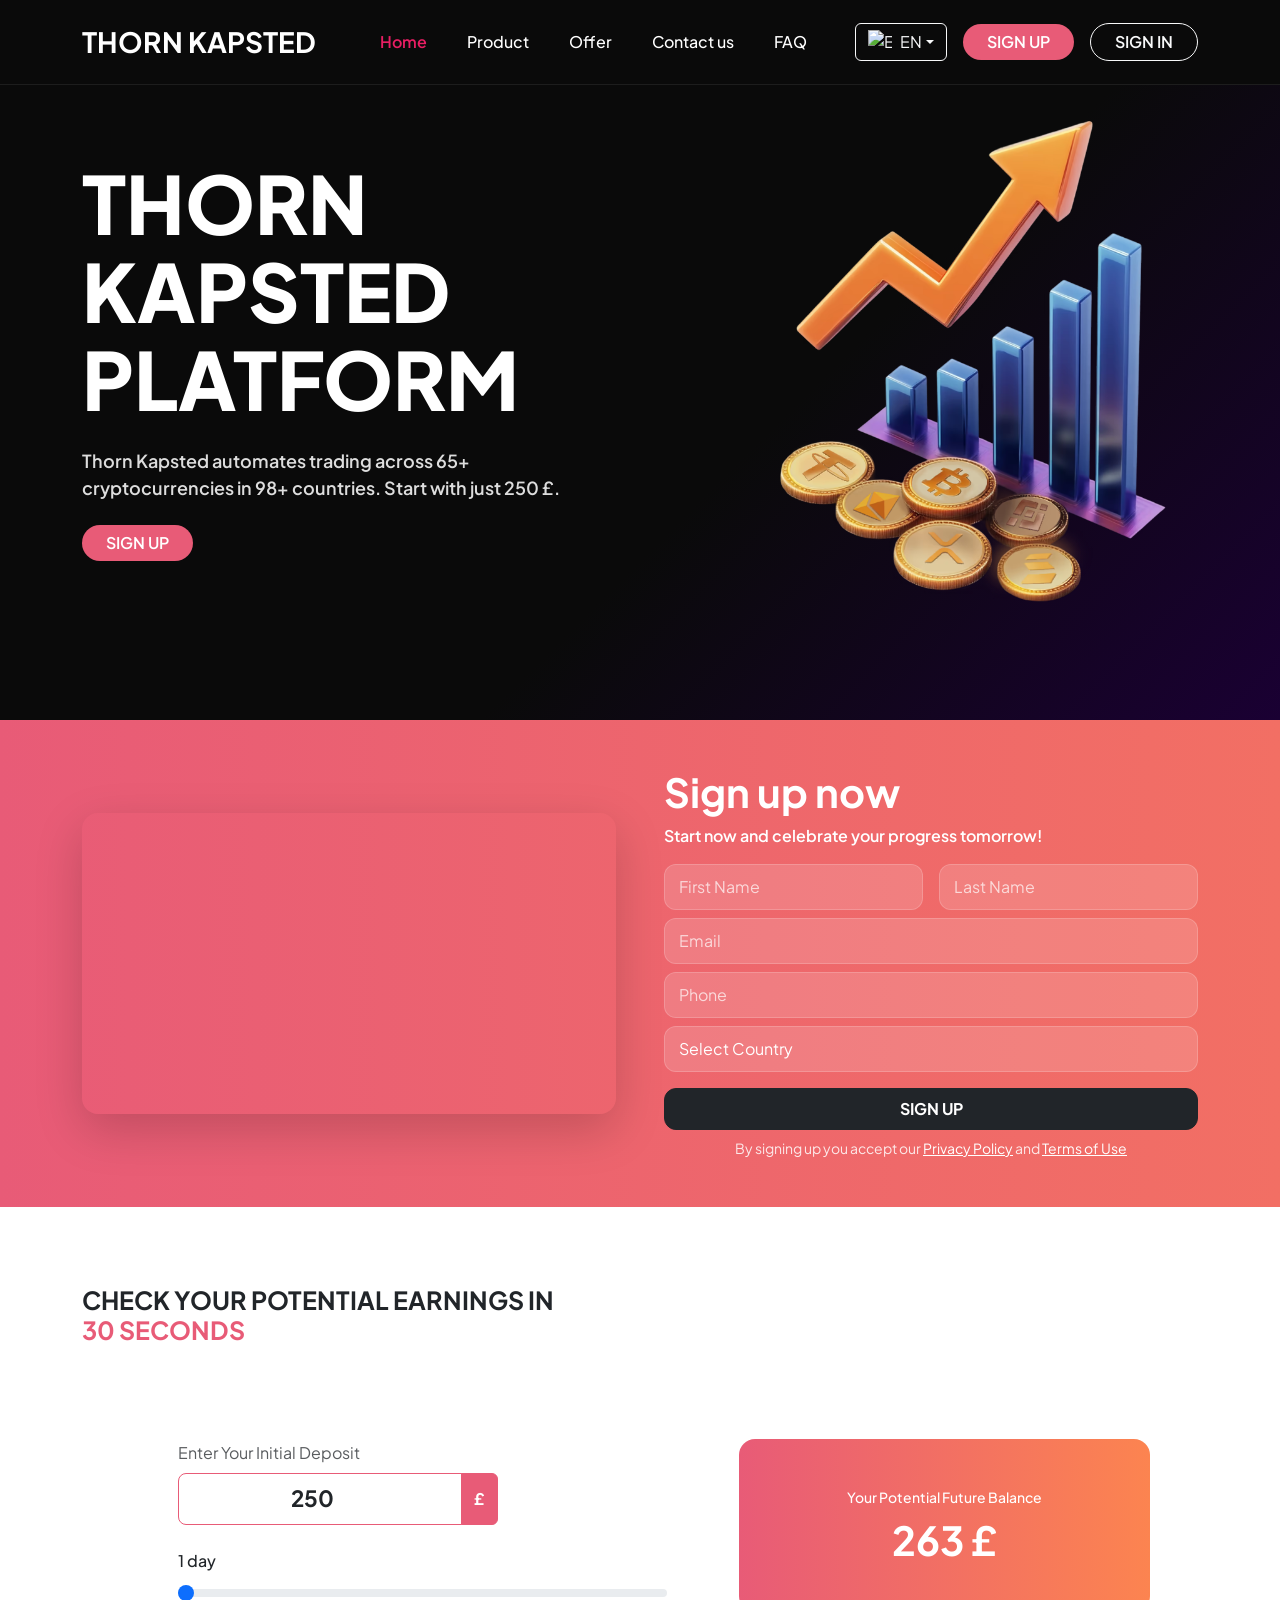
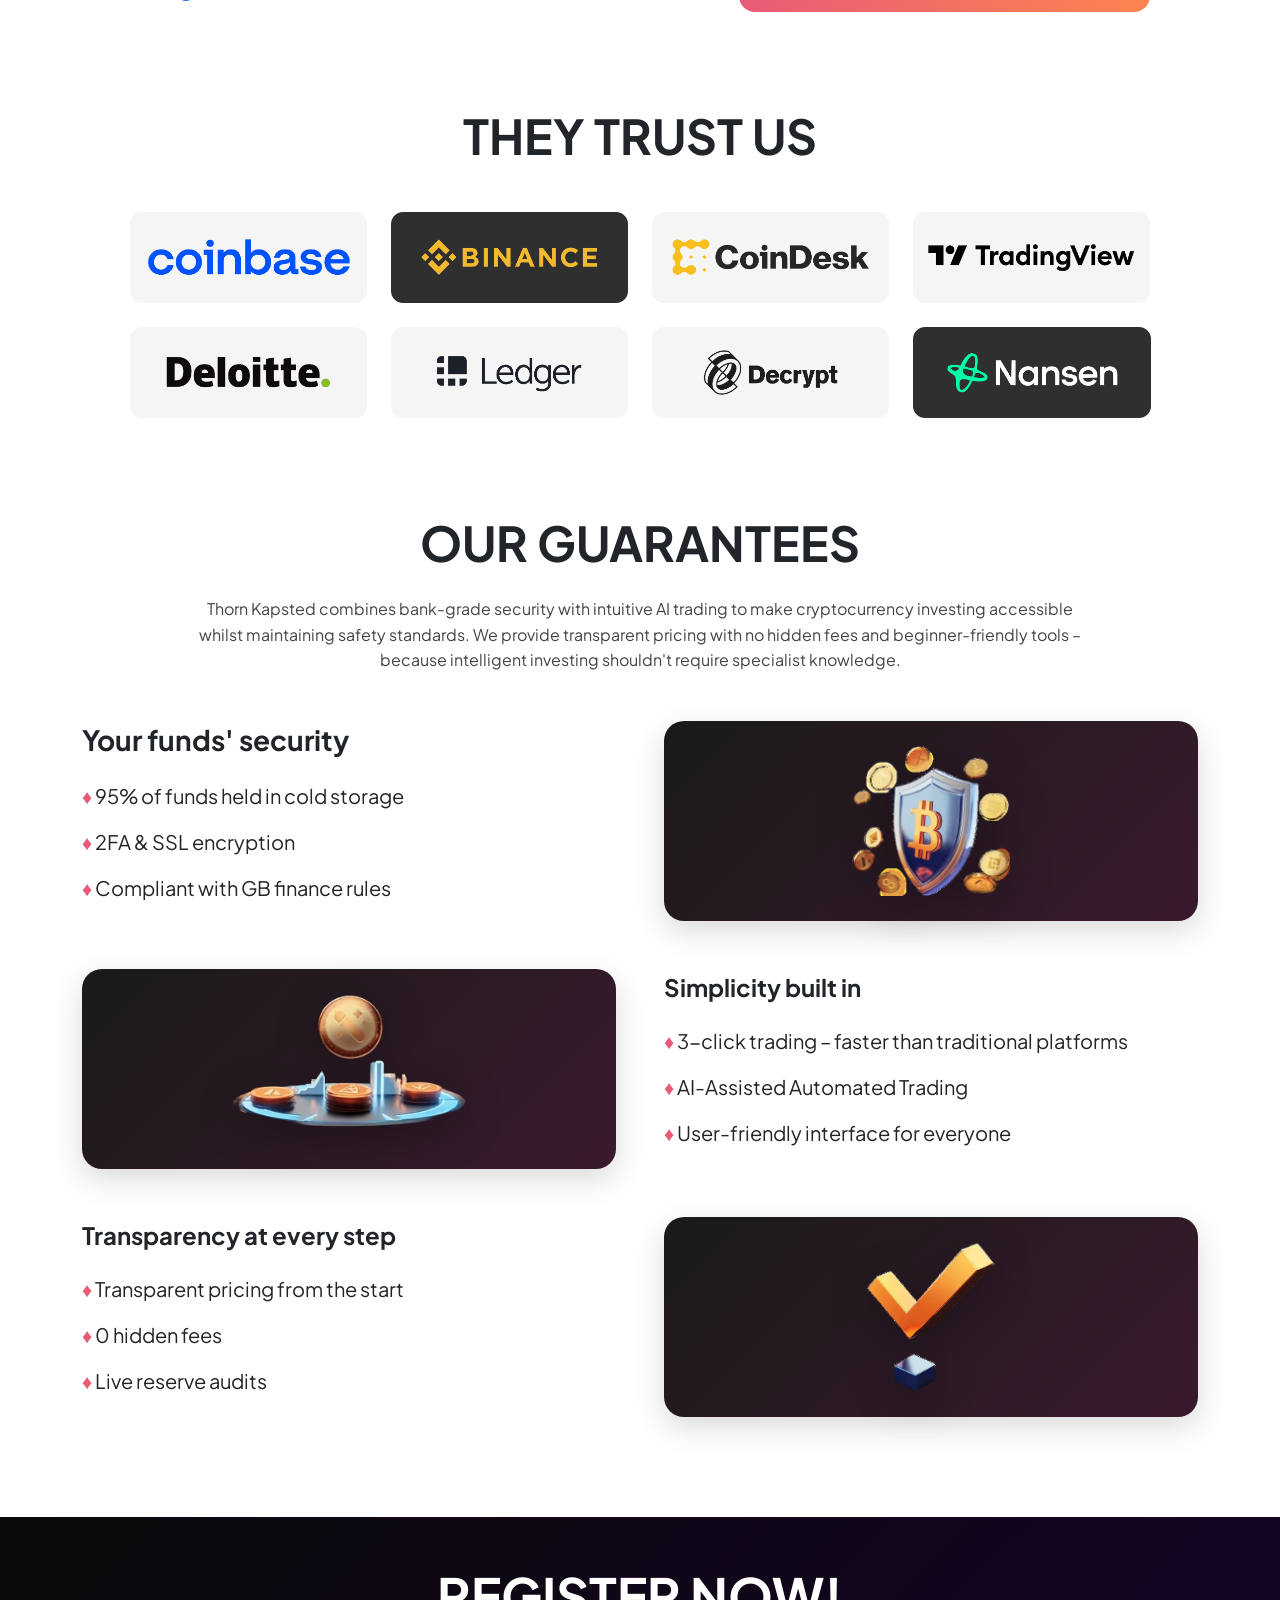
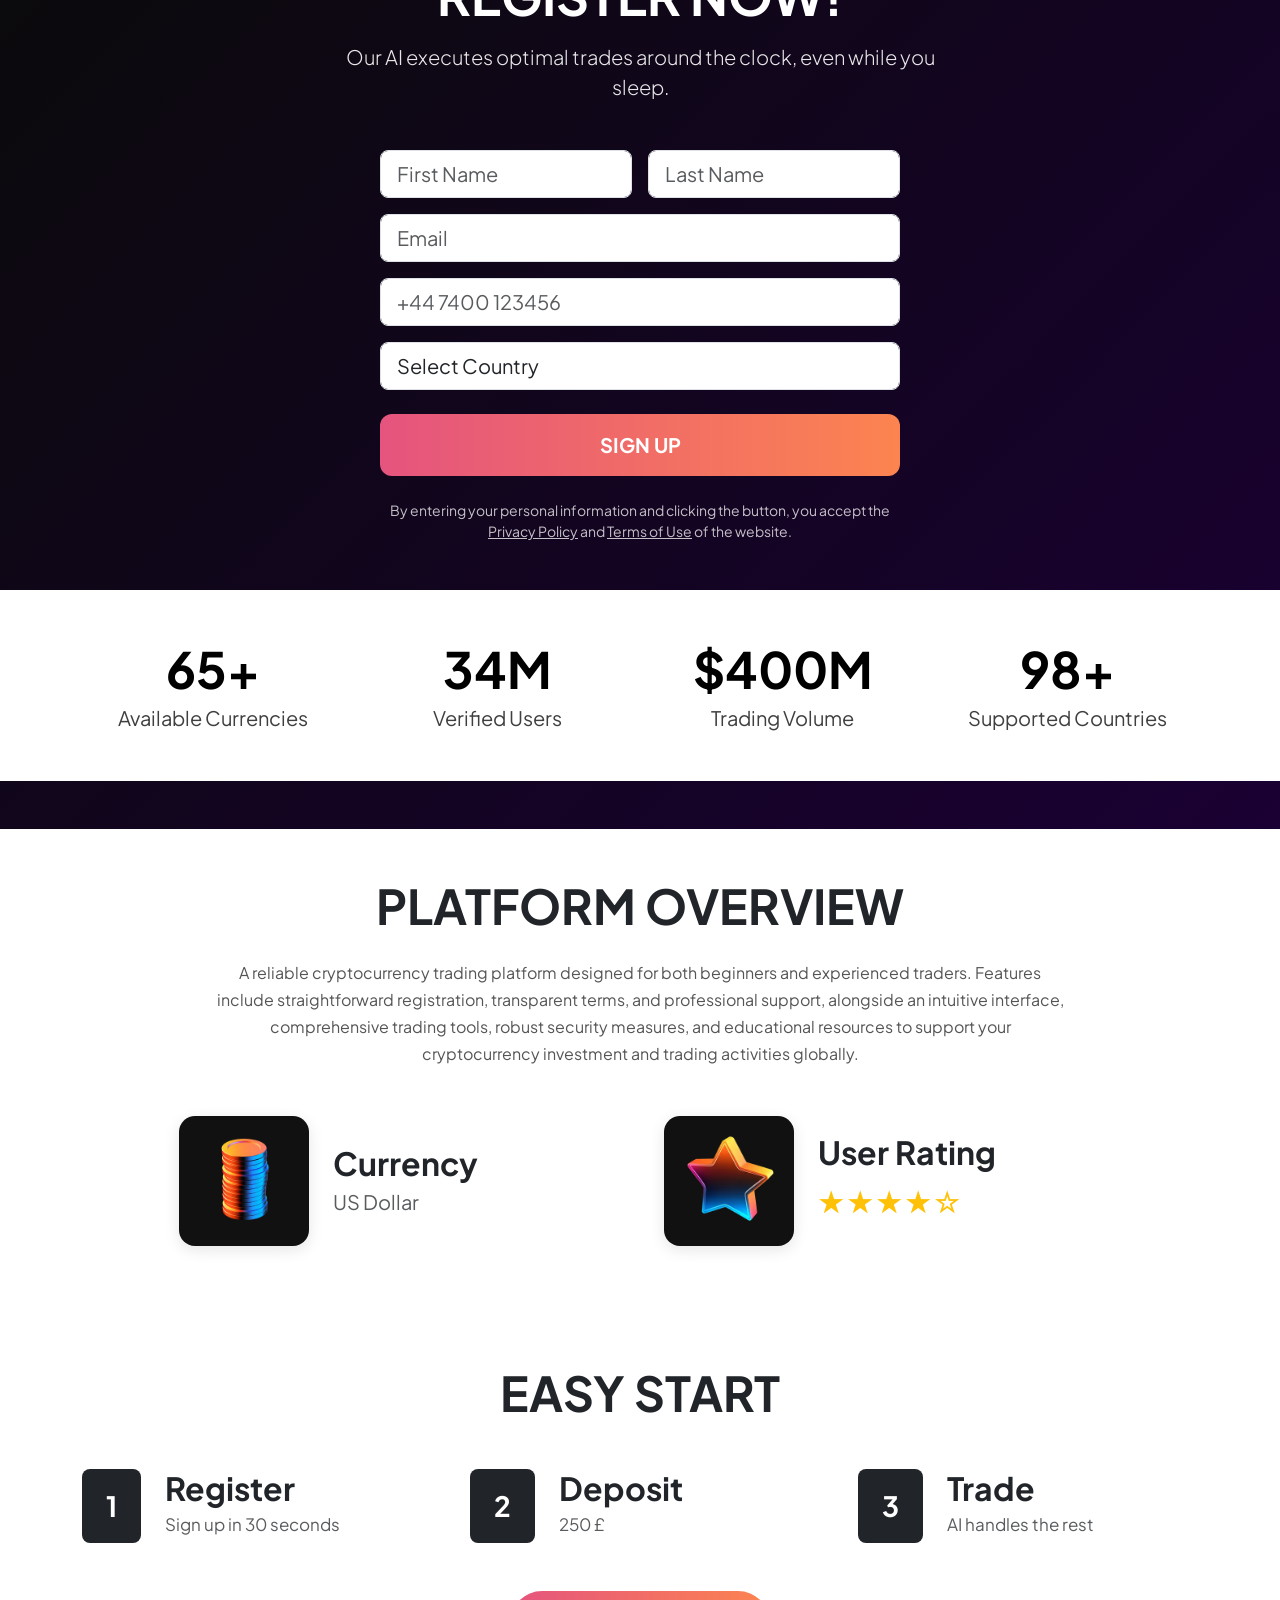
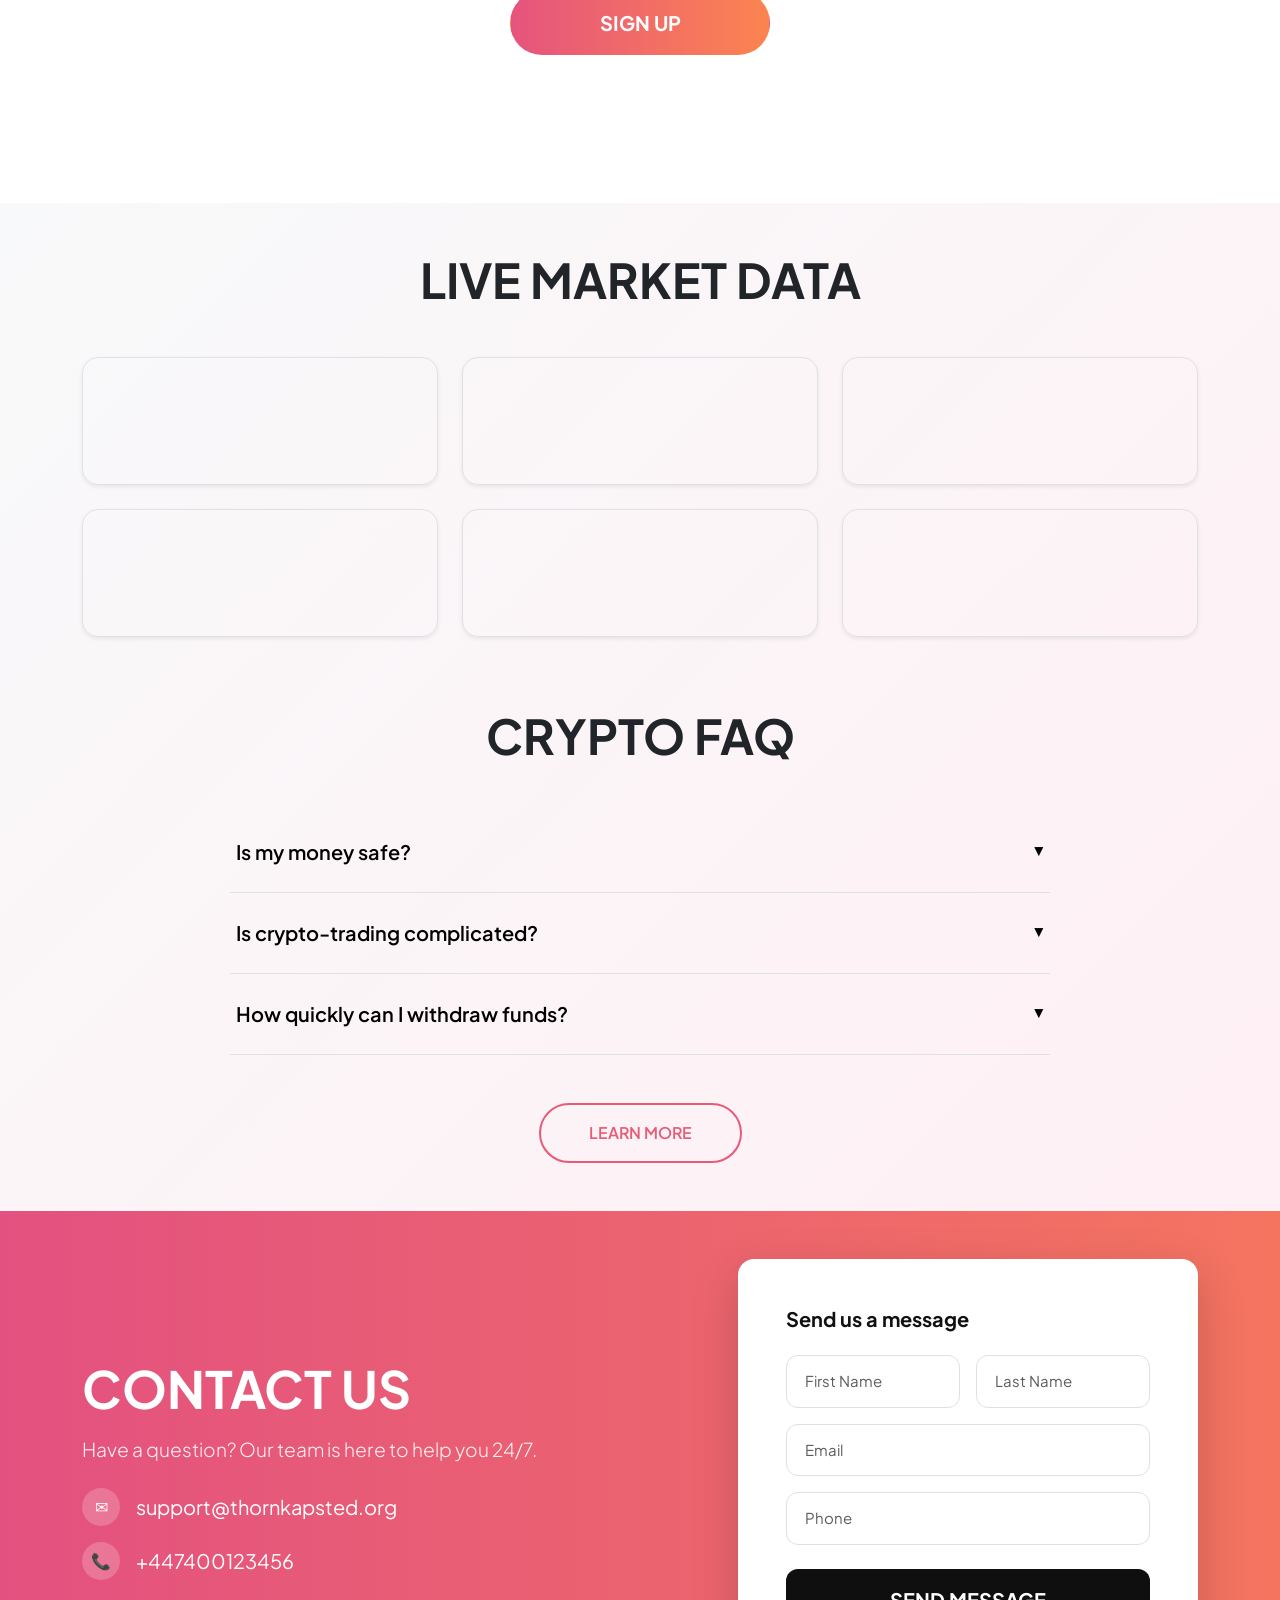
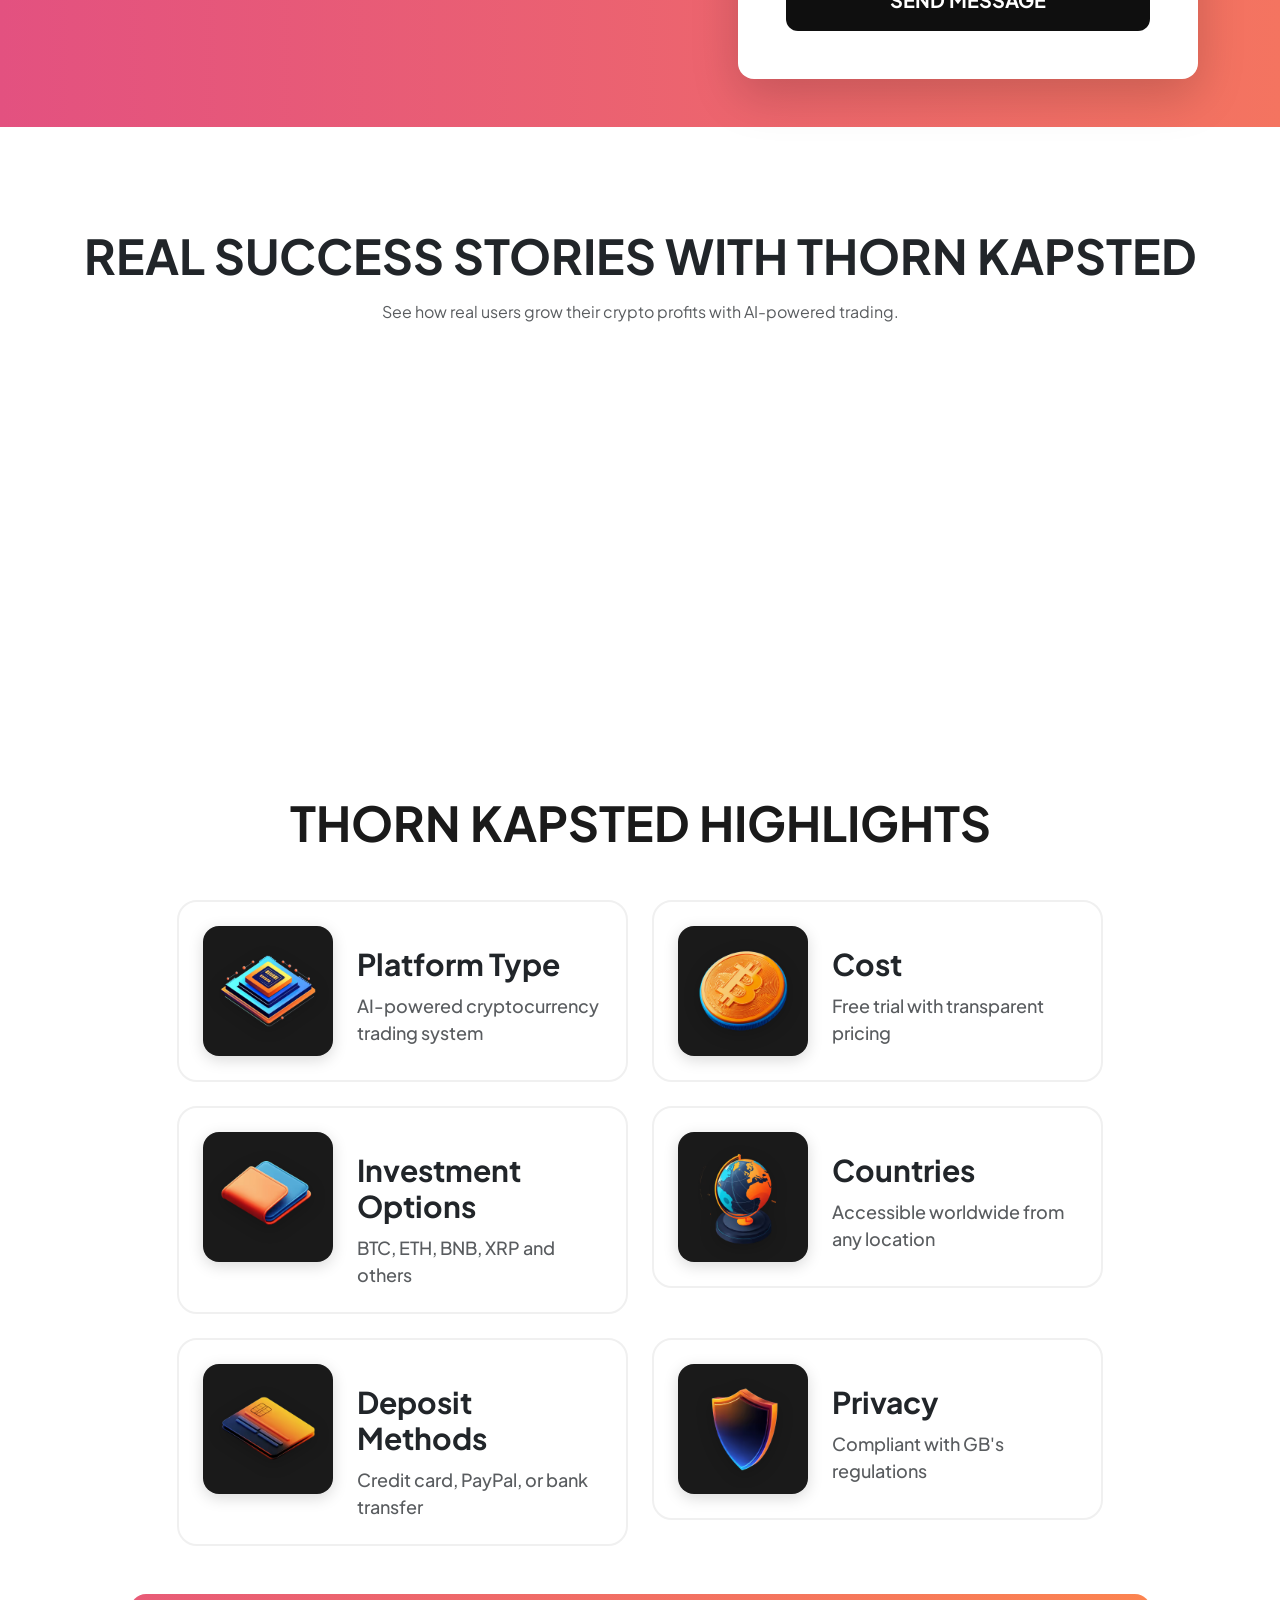
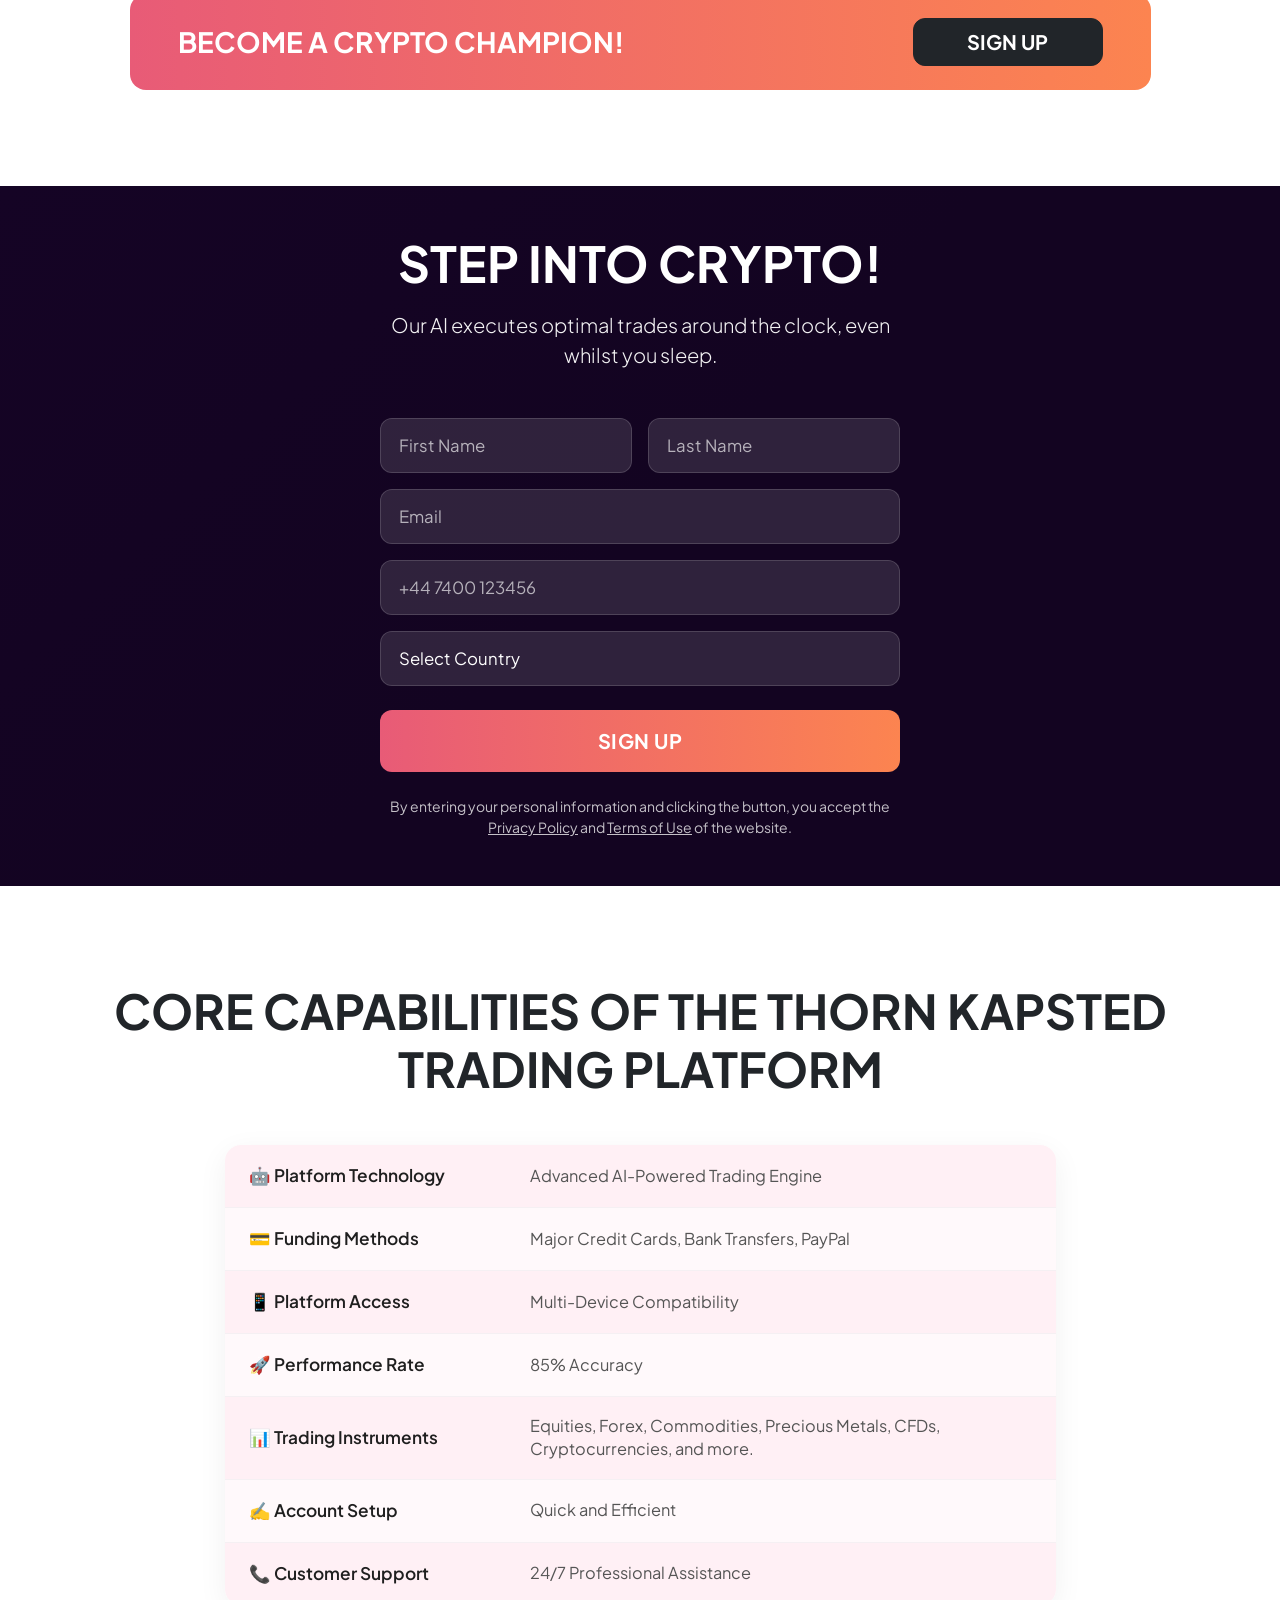
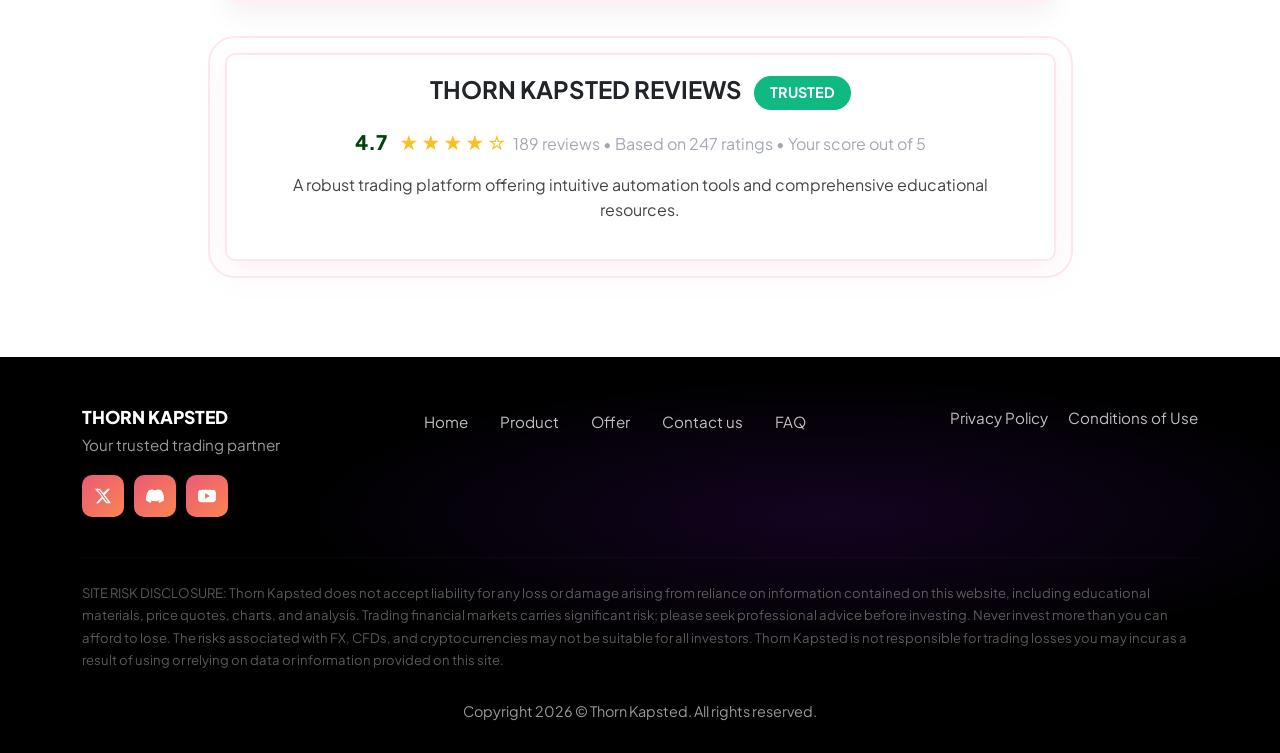
==== commit 406758ca: "." ====
--- a/index.html
+++ b/index.html
@@ -11,23 +11,18 @@
 easy crypto investing, AI financial technology, crypto portfolio management, trading platform global, crypto trading 98 countries, AI forex and crypto trading,
 digital asset trading platform, online crypto investment tools, crypto trading software ">
   <link rel="icon" type="image/x-icon" href="image/logo.png">
-  <!-- Bootstrap 5 -->
   <link href="https://cdn.jsdelivr.net/npm/bootstrap@5.3.3/dist/css/bootstrap.min.css" rel="stylesheet">
-  <!-- Font Awesome for icons -->
-  <link rel="stylesheet" href="https://cdnjs.cloudflare.com/ajax/libs/font-awesome/6.6.0/css/all.min.css">
+   <link rel="stylesheet" href="https://cdnjs.cloudflare.com/ajax/libs/font-awesome/6.6.0/css/all.min.css">
   <link rel="stylesheet" href="style.css">
   <link rel="stylesheet" href="responsive.css">
 <body>
-<!-- Navbar -->
-  <nav class="navbar navbar-expand-lg fixed-top">
+ <nav class="navbar navbar-expand-lg fixed-top">
     <div class="container">
       <a class="navbar-brand fw-bold fs-3 text-white" href="#">THORN KAPSTED</a>
-      
       <button class="navbar-toggler" type="button" data-bs-toggle="collapse" data-bs-target="#navbarNav">
         <span class="navbar-toggler-icon"></span>
       </button>
-
-      <div class="collapse navbar-collapse" id="navbarNav">
+    <div class="collapse navbar-collapse" id="navbarNav">
         <ul class="navbar-nav mx-auto">
           <li class="nav-item">
             <a class="nav-link active" href="#">Home</a>
@@ -55,14 +50,12 @@
             </button>
           </div>
 
-                   <!-- SIGN UP -->
   <button class="btn px-4 rounded-pill fw-semibold" 
           style="background: #E85B77; color: white; border: none;"
           data-bs-toggle="modal" data-bs-target="#signupModal">
     SIGN UP
   </button>
 
-  <!-- SIGN IN -->
   <button class="btn btn-outline-light px-4 rounded-pill fw-semibold"
           data-bs-toggle="modal" data-bs-target="#signinModal">
     SIGN IN
@@ -73,12 +66,11 @@
   </nav>
 </head>
 
-  <!-- Hero Section -->
   <section class="hero">
     <div class="container">
       <div class="row align-items-center">
-        <!-- Left Content -->
-        <div class="col-lg-7 hero-content">
+     
+       <div class="col-lg-7 hero-content">
           <h1>THORN<br>KAPSTED<br>PLATFORM</h1>
           <p class="mb-4">
             Thorn Kapsted automates trading across 65+ cryptocurrencies 
@@ -98,14 +90,10 @@
       </div>
     </div>
   </section>
-
-<!-- ==================== SIGN UP NOW SECTION ==================== -->
 <section class="py-5 py-md-6" style="background: linear-gradient(90deg, #E85B77 0%, #F26F64 100%); color: white;">
   <div class="container">
     <div class="row align-items-center g-5">
-
-      <!-- Video Column -->
-      <div class="col-lg-6">
+     <div class="col-lg-6">
         <div class="ratio ratio-16x9 rounded-4 overflow-hidden shadow-lg">
           <iframe 
             src="https://player.vimeo.com/video/1128168202?dnt=1&badge=0" 
@@ -115,15 +103,12 @@
           </iframe>
         </div>
       </div>
-
-      <!-- Form Column -->
-      <div class="col-lg-6">
+     <div class="col-lg-6">
         <h2 class="fw-bold" style="color: rgb(255, 255, 255); font-size: 40px;">Sign up now</h2>
         <p class="lead" style="color: rgb(255, 255, 255); font-weight: 600; font-size: 16px;">
           Start now and celebrate your progress tomorrow!
         </p>
-
-        <form id="signupForm">
+      <form id="signupForm">
           <div class="row g-3">
             <div class="col-md-6">
               <input type="text" class="form-control form-control-sm" 
@@ -134,19 +119,15 @@
                      name="last_name" placeholder="Last Name" required>
             </div>
           </div>
-
-          <div class="mt-2">
+      <div class="mt-2">
             <input type="email" class="form-control form-control-sm" 
                    name="email" placeholder="Email" required>
           </div>
-
-          <div class="mt-2">
+       <div class="mt-2">
             <input type="tel" class="form-control form-control-sm" 
                    name="phone" placeholder="Phone" required>
           </div>
-
-        
-          <div class="mt-2">
+         <div class="mt-2">
             <select id="country" name="country" class="form-control form-control-sm" required>
               <option value="">Select Country</option>
            </select>
@@ -155,8 +136,7 @@
           <button type="submit" class="btn btn-dark btn-lg w-100 mt-3 py-2 fw-bold">
             SIGN UP
           </button>
-
-          <p class="small text-center mt-2 mb-0" style="color: rgba(255,255,255,0.85);">
+           <p class="small text-center mt-2 mb-0" style="color: rgba(255,255,255,0.85);">
             By signing up you accept our 
             <a href="privacy.html" class="text-white text-decoration-underline">Privacy Policy</a> and 
             <a href="conditions.html" class="text-white text-decoration-underline">Terms of Use</a>
@@ -167,9 +147,6 @@
     </div>
   </div>
 </section>
-
-<!-- ==================== EARNINGS CALCULATOR SECTION ==================== -->
-
 <section class="py-5 bg-white ll" style="margin-top: 30px;">
   <div class="container">
     <h3 class=" ty7 text-center display-5 fw-bold mb-5" style="font-weight: 800;">
@@ -180,32 +157,24 @@
       <div class="col-lg-11">
 
         <div class="row align-items-center g-4">
-
-          <!-- Calculator Part -->
-          <div class="col-lg-7">
+<div class="col-lg-7">
             <div class="rounded-4 p-4 p-md-5" >
-              
               <p class="text-muted mb-2">Enter Your Initial Deposit</p>
-              
               <div class="input-group mb-3" style="max-width: 320px;">
                 <input type="number" id="deposit" class="form-control form-control-lg text-center fw-bold" 
                        value="250" style="border-color: #E85B77; font-size: 1.4rem;">
                 <span class="input-group-text fw-bold" style="background:#E85B77; color:white; border-color:#E85B77;">£</span>
               </div>
-
-              <div class="mt-4">
+<div class="mt-4">
                 <div class="d-flex justify-content-between mb-2">
                   <span class="fw-medium" id="daysText">1 days</span>
-                  <!-- <span class="fw-medium text-end" id="balanceText">263 £</span> -->
                 </div>
                 <input type="range" id="daysSlider" class="form-range" min="1" max="100" value="1" 
                        style="accent-color: #E85B77;">
               </div>
             </div>
           </div>
-
-          <!-- Result Box -->
-          <div class="col-lg-5">
+ <div class="col-lg-5">
             <div class="h-100 rounded-4 p-5 text-white text-center d-flex flex-column justify-content-center"
                  style="background: linear-gradient(90deg, #E85B77, #FC8450); min-height: 20px;">
               <small class="opacity-90 fw-medium">Your Potential Future Balance</small>
@@ -215,16 +184,12 @@
 
         </div>
 
-        <!-- Trust Logos -->
-       
-<!-- THEY TRUST US - 2 Rows x 4 Columns -->
+  
 <div class="mt-5" style="margin-top: 50px;">
   <h3 class="text-center display-5 fw-bold mb-5 l8">THEY TRUST US</h3>
   
   <div class="row g-4 justify-content-center">
-
-    <!-- First Row - 4 Logos -->
-    <div class="col-6 col-md-4 col-lg-3">
+<div class="col-6 col-md-4 col-lg-3">
       <img src="image/partner-1.png" alt="Coinbase" class="img-fluid trust-logo-img">
     </div>
     <div class="col-6 col-md-4 col-lg-3">
@@ -236,9 +201,7 @@
     <div class="col-6 col-md-4 col-lg-3">
       <img src="image/partner-4.png" alt="TradingView" class="img-fluid trust-logo-img">
     </div>
-
-    <!-- Second Row - 4 Logos -->
-    <div class="col-6 col-md-4 col-lg-3">
+  <div class="col-6 col-md-4 col-lg-3">
       <img src="image/partner-5.png" alt="Deloitte" class="img-fluid trust-logo-img">
     </div>
     <div class="col-6 col-md-4 col-lg-3">
@@ -253,13 +216,11 @@
 
   </div>
 </div>
-
-      </div>
+  </div>
     </div>
   </div>
 </section>
 
-<!-- ==================== OUR GUARANTEES SECTION ==================== -->
 <section class="py-5 bg-white" style="padding-bottom: 100px !important ;">
   <div class="container">
     
@@ -271,9 +232,7 @@
     </p>
 
     <div class="row g-5">
-
-      <!-- 1. Security -->
-      <div class="col-12">
+ <div class="col-12">
         <div class="row align-items-center g-5">
           <div class="col-lg-6">
             <h3 class="fw-bold mb-4">Your funds' security</h3>
@@ -290,9 +249,7 @@
           </div>
         </div>
       </div>
-
-      <!-- 2. Simplicity -->
-      <div class="col-12">
+ <div class="col-12">
         <div class="row align-items-center g-5">
           <div class="col-lg-6 order-lg-2">
             <h4 class="fw-bold mb-4">Simplicity built in</h4>
@@ -309,9 +266,7 @@
           </div>
         </div>
       </div>
-
-      <!-- 3. Transparency -->
-      <div class="col-12">
+ <div class="col-12">
         <div class="row align-items-center g-5">
           <div class="col-lg-6">
             <h4 class="fw-bold mb-4">Transparency at every step</h4>
@@ -332,25 +287,18 @@
     </div>
   </div>
 </section>
-
-
-
 <!-- ==================== REGISTER SECTION ==================== -->
 <section class="register-section py-5 py-lg-6" style="background: linear-gradient(135deg, #0a0a0a 0%, #1a0033 100%); color: white; position: relative; overflow: hidden;">
   <div class="container">
     <div class="row justify-content-center">
       <div class="col-lg-8 col-xl-7 text-center">
-        
-        <!-- Title -->
         <h2 class="display-4 fw-bold mb-3" style="font-size: 3.2rem;">
           REGISTER NOW!
         </h2>
-        
         <p class="lead mb-5" style="font-size: 1.25rem; opacity: 0.9;">
           Our AI executes optimal trades around the clock, even while you sleep.
         </p>
-
-        <!-- Form -->
+        
         <form id="registerForm" class="mx-auto" style="max-width: 520px;">
           <div class="row g-3">
             <div class="col-md-6">
@@ -368,24 +316,18 @@
                    name="email" placeholder="Email" required>
           </div>
 
+     
           <div class="mt-3">
-            <div class="input-group">
-              <span class="input-group-text bg-white border-0">
-                <img src="https://flagcdn.com/w40/gb.png" alt="GB" width="28">
-              </span>
-              <input type="tel" class="form-control form-control-lg" 
-                     name="phone" placeholder="+44 7400 123456" required>
-            </div>
+            <input type="tel" class="form-control form-control-lg" 
+                   name="phone" placeholder="+44 7400 123456" required>
           </div>
 
           <div class="mt-3">
             <select id="country1" name="country" class="form-control form-control-lg" required>
               <option value="">Select Country</option>
-            
             </select>
           </div>
 
-          <!-- Sign Up Button -->
           <button type="submit" 
                   class="btn w-100 mt-4 py-3 fw-bold fs-5"
                   style="background: linear-gradient(90deg, #e5547e, #fc8450);
@@ -429,26 +371,17 @@
     </div>
   </div>
 </section>
-
-<!-- ==================== PLATFORM OVERVIEW SECTION ==================== -->
-
 <section class="py-5 bg-white" style="padding-top: 100px;">
   <div class="container">
-    
     <h2 class="text-center display-5 fw-bold mb-4 l8">PLATFORM OVERVIEW</h2>
-    
     <p class="text-center mx-auto mb-5" style="max-width: 850px; color: #555; line-height: 1.7;">
       A reliable cryptocurrency trading platform designed for both beginners and experienced traders. 
       Features include straightforward registration, transparent terms, and professional support, 
       alongside an intuitive interface, comprehensive trading tools, robust security measures, 
       and educational resources to support your cryptocurrency investment and trading activities globally.
     </p>
-
-    <!-- Currency & User Rating -->
-    <div class="row justify-content-center g-5 mb-5">
-
-      <!-- Currency -->
-      <div class="col-lg-5">
+<div class="row justify-content-center g-5 mb-5">
+    <div class="col-lg-5">
         <div class="d-flex align-items-center gap-4">
           <div class="currencyy" style="width: 130px; height: 130px; background: #111; border-radius: 16px; flex-shrink: 0; 
                       display: flex; align-items: center; justify-content: center; box-shadow: 0 4px 15px rgba(0,0,0,0.1);">
@@ -460,9 +393,7 @@
           </div>
         </div>
       </div>
-
-      <!-- User Rating -->
-      <div class="col-lg-5">
+ <div class="col-lg-5">
         <div class="d-flex align-items-center gap-4">
           <div class="currencyy" style="width: 130px; height: 130px; background: #111; border-radius: 16px; flex-shrink: 0; 
                       display: flex; align-items: center; justify-content: center; box-shadow: 0 4px 15px rgba(0,0,0,0.1);">
@@ -473,21 +404,16 @@
             <div class="text-warning fs-1 mb-1" style="letter-spacing: 3px; font-size: 30px !important;" >
               ★★★★☆
             </div>
-            <!-- <p class="text-muted small mb-0">Based on 12,458 reviews</p> -->
-          </div>
-        </div>
-      </div>
-
-    </div>
-
-       <!-- EASY START -->
-    <div class="text-center mt-5 aeas" style="padding-top:70px;">
+           
+          </div>
+        </div>
+      </div>
+
+    </div>
+ <div class="text-center mt-5 aeas" style="padding-top:70px;">
       <h2 class="display-5 fw-bold mb-5 l8">EASY START</h2>
-      
       <div class="row justify-content-center g-5">
-
-        <!-- Step 1 -->
-        <div class="col-lg-4 tt1">
+ <div class="col-lg-4 tt1">
           <div class="d-flex align-items-start gap-4">
             <div class=" number01 bg-dark text-white rounded-3 px-4 py-3 fw-bold fs-3 flex-shrink-0" 
                  style="min-width: 58px; text-align: center;">
@@ -499,9 +425,7 @@
             </div>
           </div>
         </div>
-
-        <!-- Step 2 -->
-        <div class="col-lg-4 tt1">
+    <div class="col-lg-4 tt1">
           <div class="d-flex align-items-start gap-4">
             <div class="number01 bg-dark text-white rounded-3 px-4 py-3 fw-bold fs-3 flex-shrink-0" 
                  style="min-width: 58px; text-align: center;">
@@ -513,9 +437,7 @@
             </div>
           </div>
         </div>
-
-        <!-- Step 3 -->
-        <div class="col-lg-4 tt1">
+   <div class="col-lg-4 tt1">
           <div class="d-flex align-items-start gap-4">
             <div class=" number01 bg-dark text-white rounded-3 px-4 py-3 fw-bold fs-3 flex-shrink-0" 
                  style="min-width: 58px; text-align: center;">
@@ -529,9 +451,7 @@
         </div>
 
       </div>
- 
-      <!-- Sign Up Button -->
-      <div class="mt-5 btnl">
+ <div class="mt-5 btnl">
         <a href="#" 
            class="btn btn-lg px-5 py-3 text-white fw-bold rounded-pill fs-5 "
            style="background: linear-gradient(90deg, #e5547e, #fc8450); min-width: 260px;" data-bs-toggle="modal" data-bs-target="#signupModal">
@@ -730,15 +650,11 @@
 
   </div>
 </section>
-
-
 <!-- ==================== CONTACT SECTION ==================== -->
 <section class="contact-section py-5 py-lg-6 text-white"
          style="background: linear-gradient(90deg, #e35180 0%, #f47460 100%); padding-top: 50px;">
   <div class="container">
     <div class="row align-items-center g-5">
-
-      <!-- Left -->
       <div class="col-lg-6">
         <h2 class="display-4 fw-bold mb-3" style="font-size: 3.2rem;">CONTACT US</h2>
         <p class="lead mb-4" style="font-size: 1.2rem; opacity: 0.92;">
@@ -755,9 +671,7 @@
           </li>
         </ul>
       </div>
-
-      <!-- Right Form -->
-      <div class="col-lg-6">
+<div class="col-lg-6">
         <div class="bg-white rounded-4 p-4 p-md-5 shadow-lg" style="max-width: 460px; margin-left: auto;">
           <h5 class="fw-bold mb-4" style="color: #111;">Send us a message</h5>
 
@@ -874,9 +788,7 @@
     </h2>
 
     <div class="row g-4 justify-content-center">
-
-      <!-- 1 Platform Type -->
-      <div class="col-lg-5 col-md-6">
+ <div class="col-lg-5 col-md-6">
         <div class="highlight-card d-flex align-items-start gap-4 p-4">
           <div class="icon-wrapper">
             <img src="image/highlights-1-320.avif" alt="Platform Type" class="highlight-icon">
@@ -887,9 +799,7 @@
           </div>
         </div>
       </div>
-
-      <!-- 2 Cost -->
-      <div class="col-lg-5 col-md-6">
+<div class="col-lg-5 col-md-6">
         <div class="highlight-card d-flex align-items-start gap-4 p-4">
           <div class="icon-wrapper">
             <img src="image/highlights-2-320.avif" alt="Cost" class="highlight-icon">
@@ -900,9 +810,7 @@
           </div>
         </div>
       </div>
-
-      <!-- 3 Investment Options -->
-      <div class="col-lg-5 col-md-6">
+ <div class="col-lg-5 col-md-6">
         <div class="highlight-card d-flex align-items-start gap-4 p-4">
           <div class="icon-wrapper">
             <img src="image/highlights-3-320.avif" alt="Investment Options" class="highlight-icon">
@@ -913,9 +821,7 @@
           </div>
         </div>
       </div>
-
-      <!-- 4 Countries -->
-      <div class="col-lg-5 col-md-6">
+<div class="col-lg-5 col-md-6">
         <div class="highlight-card d-flex align-items-start gap-4 p-4">
           <div class="icon-wrapper">
             <img src="image/highlights-4-320.avif" alt="Countries" class="highlight-icon">
@@ -926,9 +832,7 @@
           </div>
         </div>
       </div>
-
-      <!-- 5 Deposit Methods -->
-      <div class="col-lg-5 col-md-6">
+ <div class="col-lg-5 col-md-6">
         <div class="highlight-card d-flex align-items-start gap-4 p-4">
           <div class="icon-wrapper">
             <img src="image/highlights-5-320.avif" alt="Deposit Methods" class="highlight-icon">
@@ -939,9 +843,7 @@
           </div>
         </div>
       </div>
-
-      <!-- 6 Privacy -->
-      <div class="col-lg-5 col-md-6">
+ <div class="col-lg-5 col-md-6">
         <div class="highlight-card d-flex align-items-start gap-4 p-4">
           <div class="icon-wrapper">
             <img src="image/highlights-6-320.avif" alt="Privacy" class="highlight-icon">
@@ -954,9 +856,7 @@
       </div>
 
     </div>
-
-    
-    <div class="row justify-content-center mt-5 t45">
+<div class="row justify-content-center mt-5 t45">
       <div class="col-lg-11 col-12">
         <div class="highlight-bottom-banner rounded-4 p-4 px-md-5 d-flex flex-column flex-md-row align-items-center justify-content-between text-white"
              style="background: linear-gradient(90deg, #E85B77 0%, #FC8450 100%);">
@@ -964,7 +864,6 @@
           <h3 class="fw-bold mb-3 mb-md-0 text-center text-md-start" style="font-size: 1.75rem;">
             BECOME A CRYPTO CHAMPION!
           </h3>
-          
           <button onclick="document.getElementById('joinNowForm').scrollIntoView({ behavior: 'smooth' });"
                   class="btn btn-dark px-3 py-2 fw-bold fs-5" 
                   style="border-radius: 12px; min-width: 190px; white-space: nowrap; " data-bs-toggle="modal" data-bs-target="#signupModal">
@@ -973,10 +872,9 @@
         </div>
       </div>
     </div>
-
-  </div>
+ </div>
 </section>
-<!-- ==================== STEP INTO CRYPTO SECTION ==================== -->
+
 <section class="step-crypto-section py-5 py-lg-6 mt-5" 
          style="background: linear-gradient(135deg, #150425 0%, #130421 50%, #130421 100%); color: white; position: relative; overflow: hidden;">
   
@@ -992,7 +890,6 @@
           Our AI executes optimal trades around the clock, even whilst you sleep.
         </p>
 
-        <!-- Form -->
         <form id="stepCryptoForm" class="mx-auto" style="max-width: 520px;">
           
           <div class="row g-3">
@@ -1011,28 +908,19 @@
                    name="email" placeholder="Email" required>
           </div>
 
+          
           <div class="mt-3">
-            <div class="input-group">
-              <span class="input-group-text bg-white border-0" 
-                    style="border-radius: 12px 0 0 12px;">
-                <img src="https://flagcdn.com/w40/gb.png" alt="UK" width="32" height="22">
-              </span>
-              <input type="tel" class="form-control form-control-lg" 
-                     name="phone" placeholder="+44 7400 123456" required
-                     style="border-radius: 0 12px 12px 0;">
-            </div>
-          </div>
-
-        
+            <input type="tel" class="form-control form-control-lg" 
+                   name="phone" placeholder="+44 7400 123456" required>
+          </div>
+
           <div class="mt-3">
             <select id="country2" name="country" class="form-control form-control-lg" required
                     style="border-radius: 12px;">
               <option value="">Select Country</option>
-            
             </select>
           </div>
 
-          <!-- Gradient Button -->
           <button type="submit" 
                   class="btn w-100 mt-4 py-3 fw-bold fs-5 text-white"
                   style="background: linear-gradient(90deg, #E85B77 0%, #FC8450 100%);
@@ -1054,19 +942,14 @@
   </div>
 </section>
 
-<!-- ==================== CORE CAPABILITIES SECTION ==================== -->
 <section class="core-capabilities py-5 py-md-6 bg-white mt-5 mb-5">
   <div class="container">
-    
     <h2 class="text-center display-5 fw-bold mb-5 l8">
       CORE CAPABILITIES OF THE THORN KAPSTED<br>TRADING PLATFORM
     </h2>
-
-    <div class="row justify-content-center">
+ <div class="row justify-content-center">
       <div class="col-lg-10 col-xl-9">
-
-        <!-- Table / List -->
-        <div class="capabilities-table">
+<div class="capabilities-table">
           <div class="capability-row" style="background-color: #fff0f5;">
             <div class="capability-name">🤖 Platform Technology</div>
             <div class="capability-desc">Advanced AI-Powered Trading Engine</div>
@@ -1096,24 +979,17 @@
             <div class="capability-desc">24/7 Professional Assistance</div>
           </div>
         </div>
-
-        <!-- Reviews Box -->
-        <div class="reviews-box mx-auto mt-5">
+ <div class="reviews-box mx-auto mt-5">
           <div class="reviews-header">
             <h4 class="fw-bold mb-2">THORN KAPSTED REVIEWS</h4>
             <span class="trusted-badge">TRUSTED</span>
           </div>
-          
-          <div class="rating mb-3" style="color: #a3a7b4;">
+           <div class="rating mb-3" style="color: #a3a7b4;">
             <span class="rating-score">4.7</span>
             <span class="stars">★★★★☆</span> 
             189 reviews • Based on 247 ratings • Your score out of 5</p>
-          
-          </div>
-          
-         
-          
-          <p class="reviews-text">
+          </div>
+         <p class="reviews-text">
             A robust trading platform offering intuitive automation tools and comprehensive educational resources.
           </p>
         </div>
@@ -1122,7 +998,7 @@
     </div>
   </div>
 </section>
-<!-- ==================== FOOTER ==================== -->
+
 <footer class="site-footer">
   <div class="container">
   <div class="footer-top">
@@ -1171,6 +1047,7 @@
   </div>
 </footer>
   <script src="https://cdn.jsdelivr.net/npm/bootstrap@5.3.3/dist/js/bootstrap.bundle.min.js"></script>
+  <script src="script.js"></script>
 <!-- ==================== SIGN UP MODAL ==================== -->
 <div class="modal fade" id="signupModal" tabindex="-1" aria-hidden="true">
   <div class="modal-dialog modal-dialog-centered modal-lg">
--- a/responsive.css
+++ b/responsive.css
@@ -159,9 +159,9 @@
     align-items: center;
   }
   
-  .footer-nav {
+  /* .footer-nav {
     justify-content: center;
-  }
+  } */
 
   .highlights-section{
     margin-top: 0px !important;
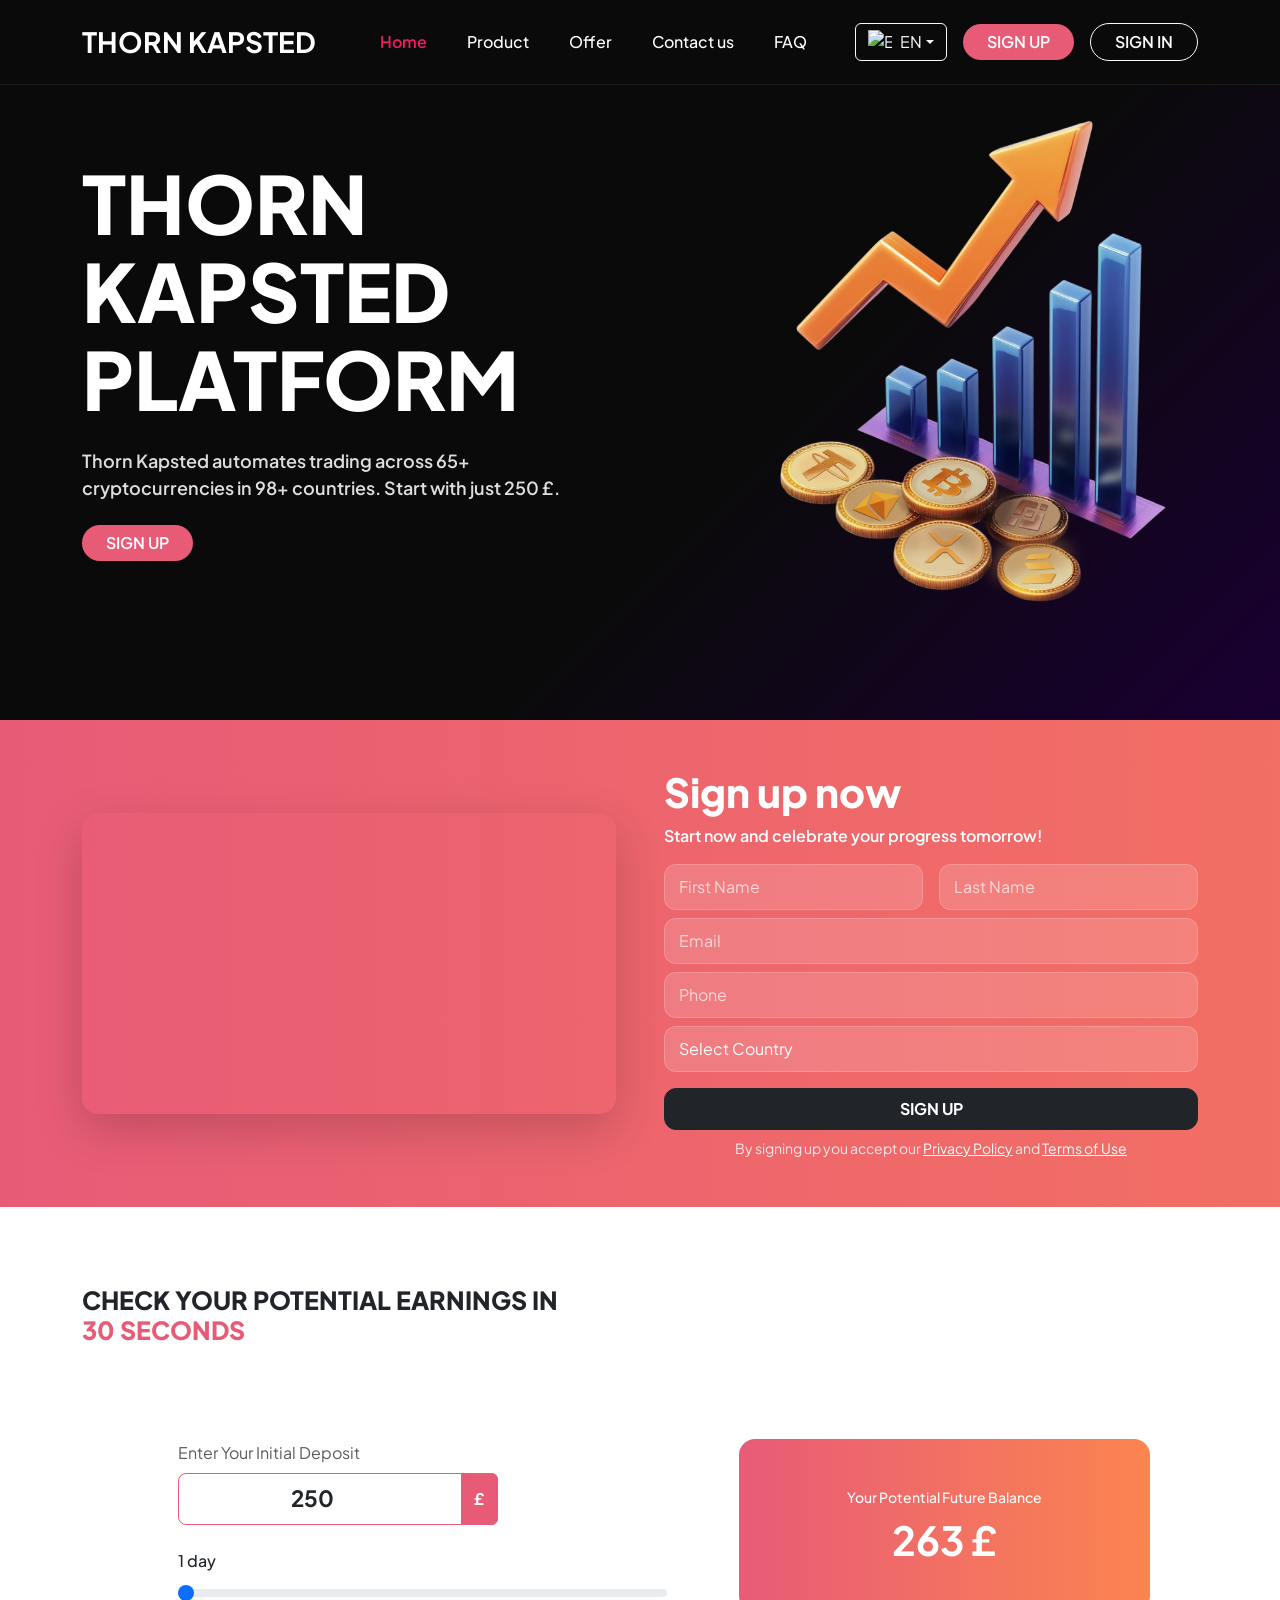
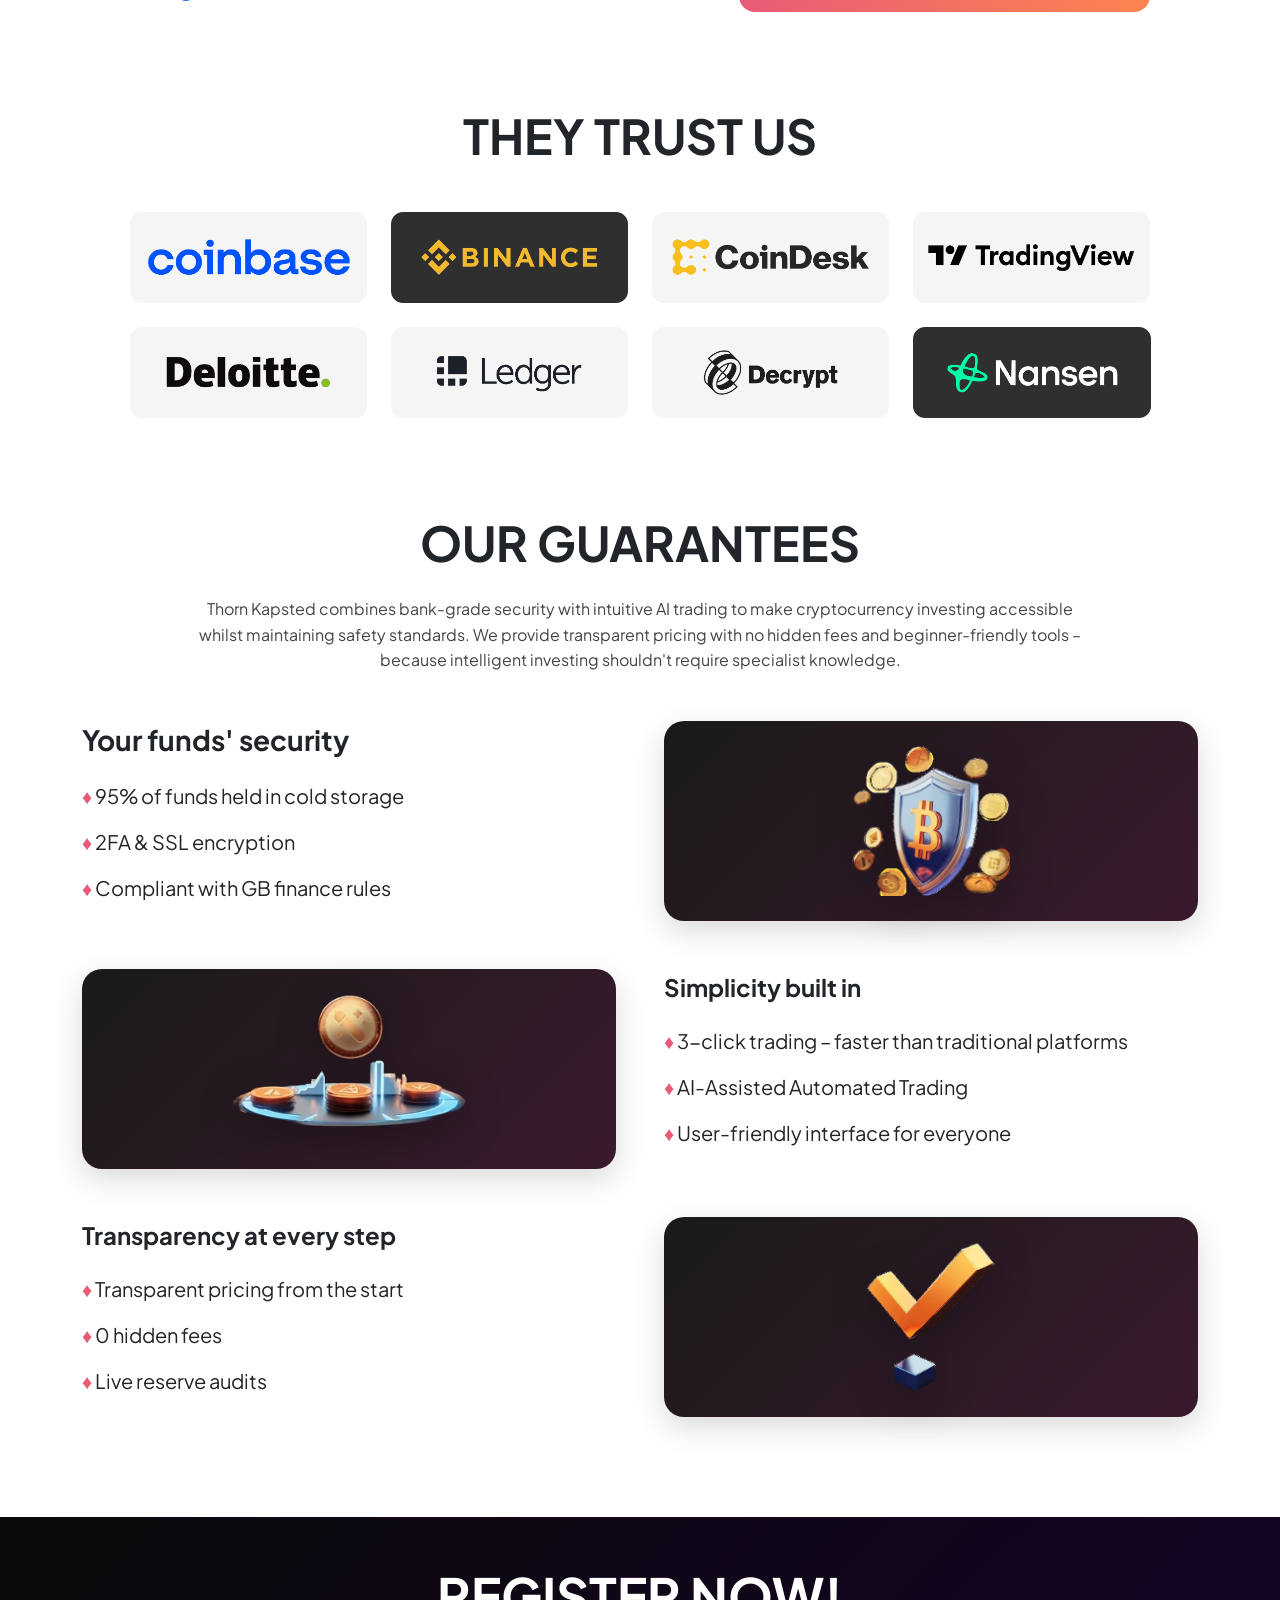
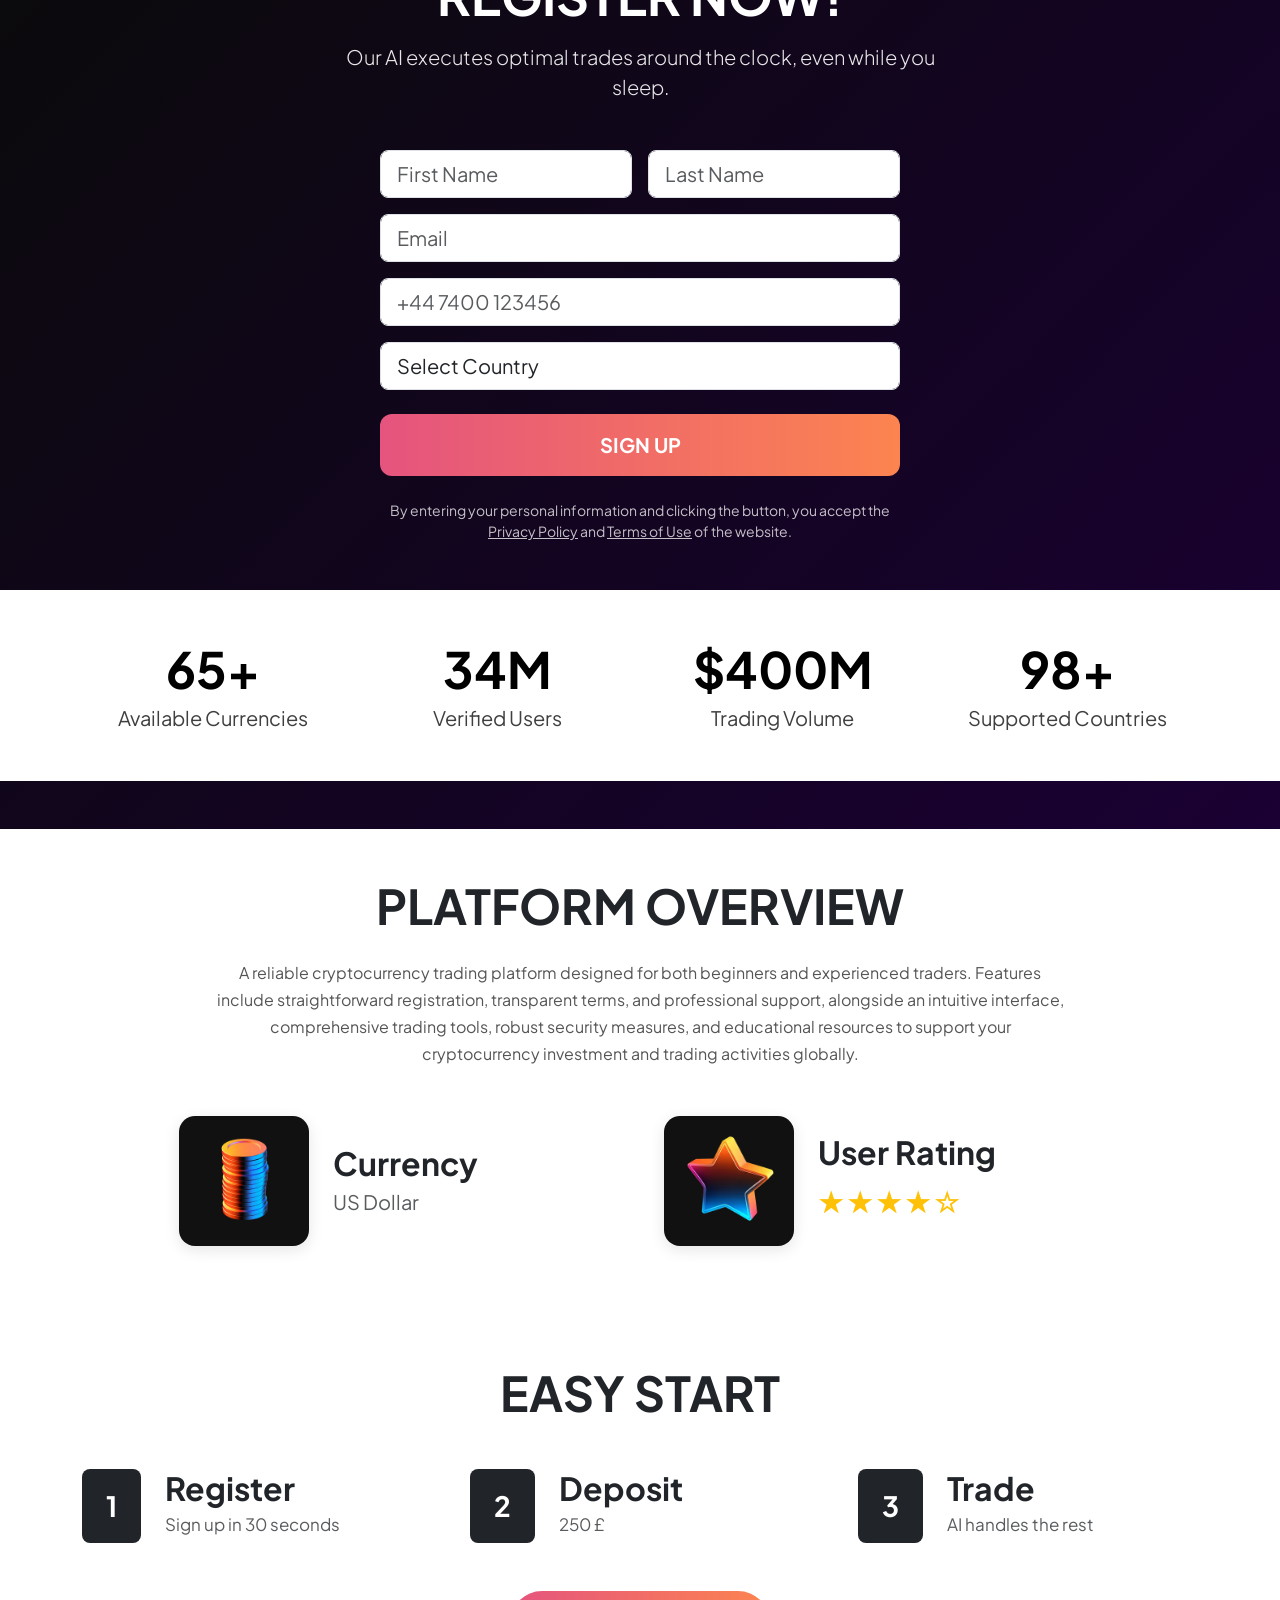
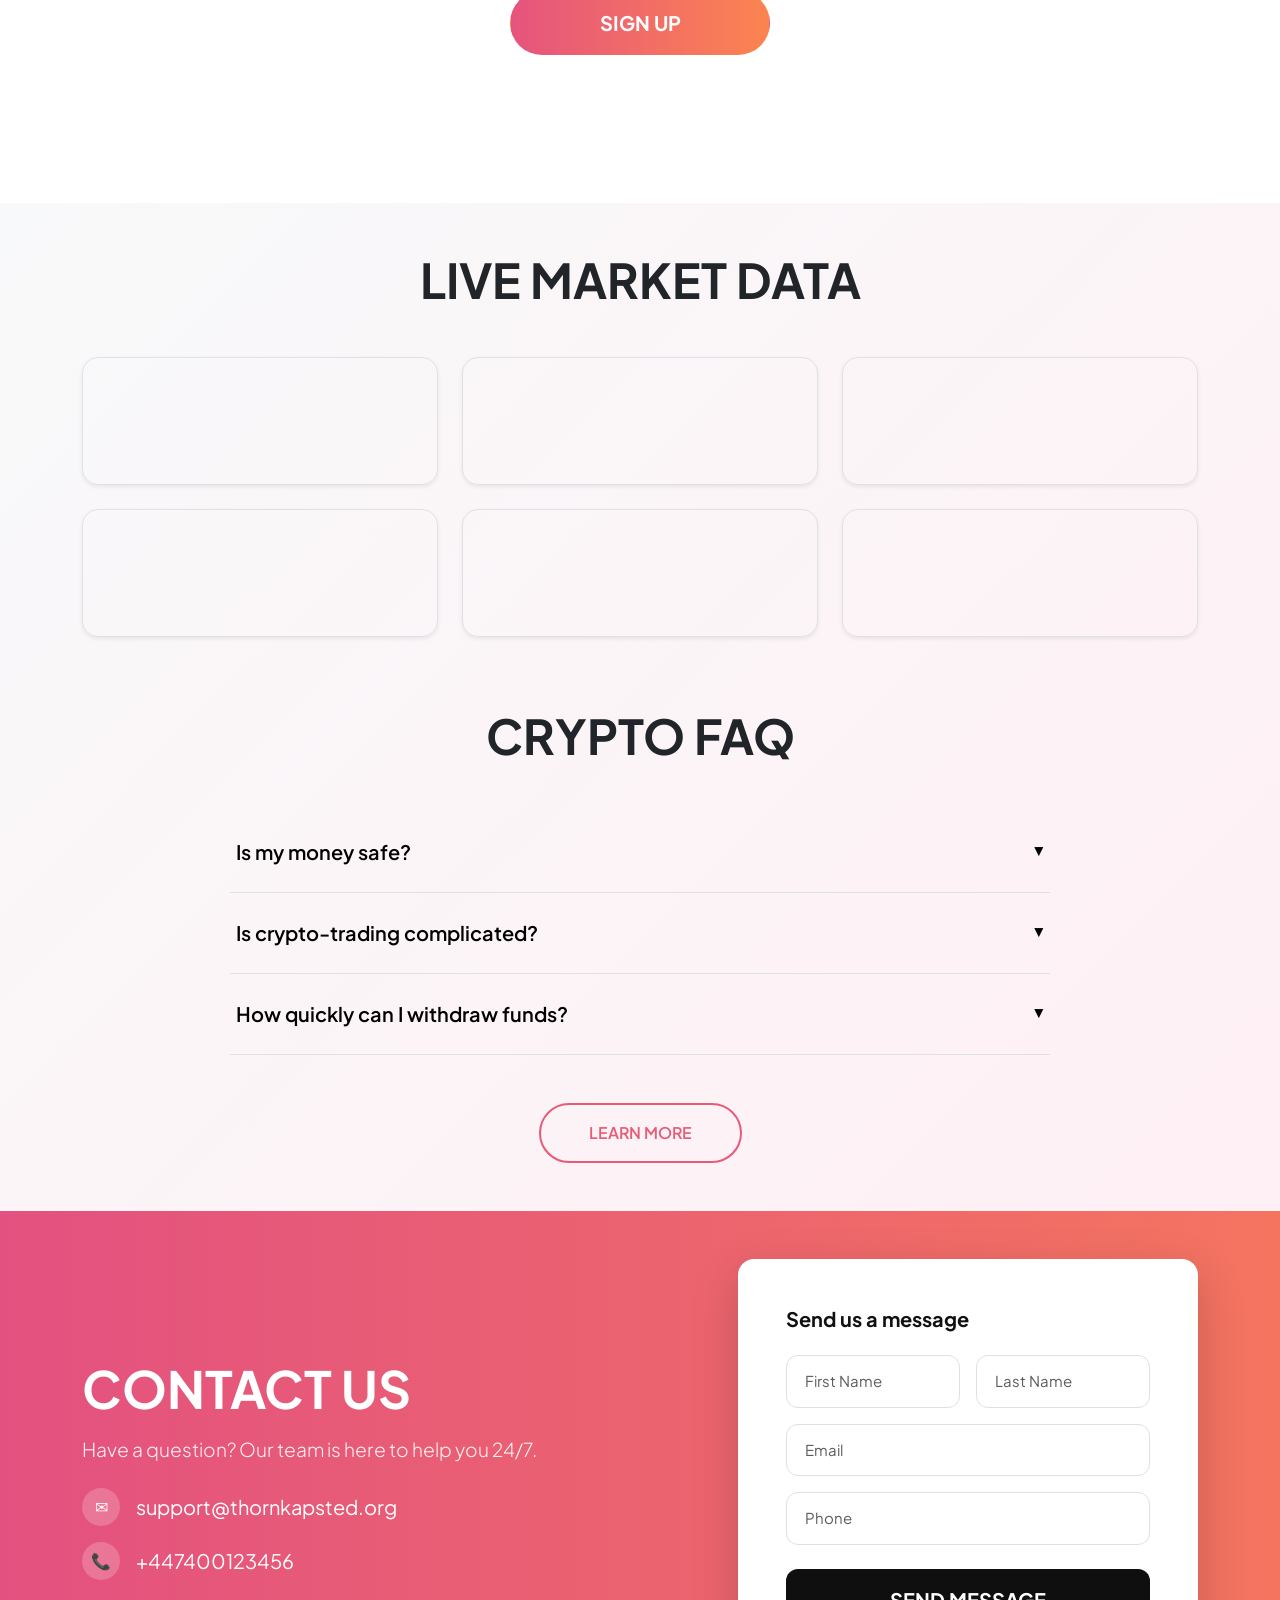
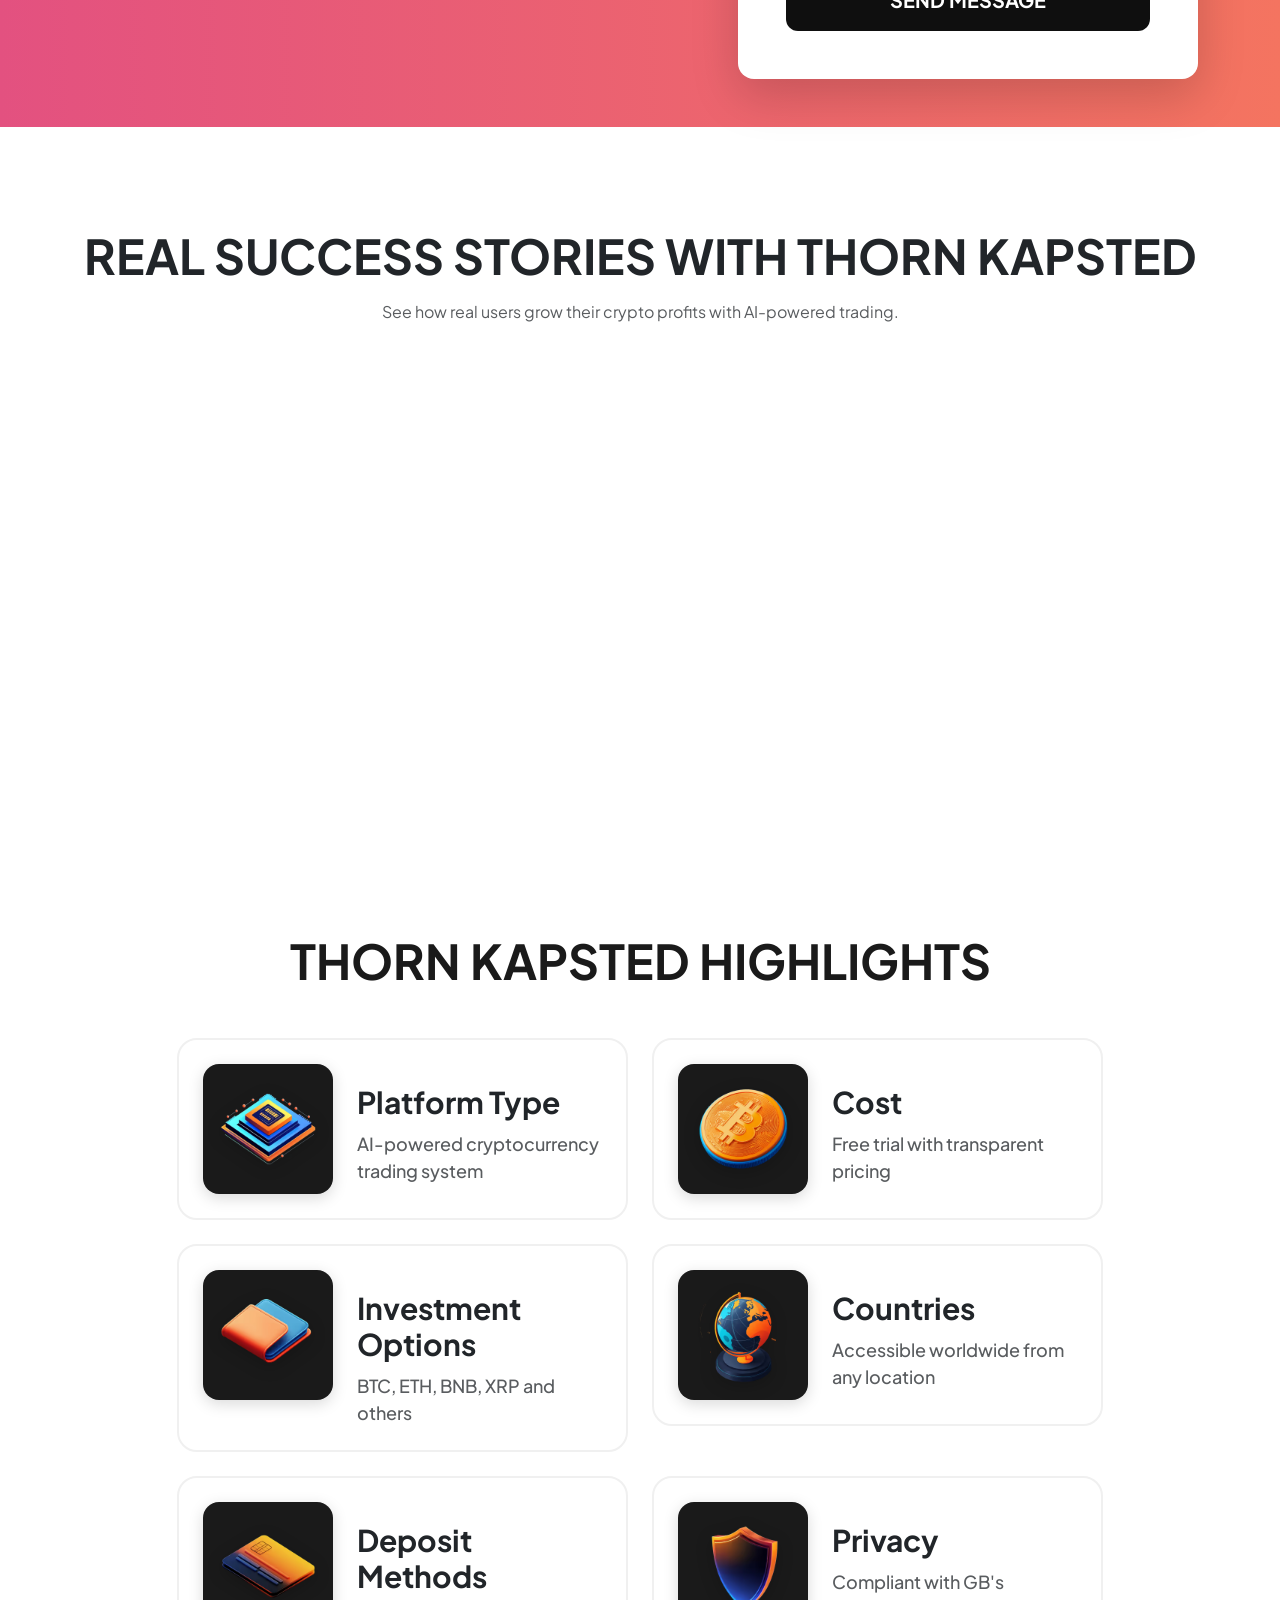
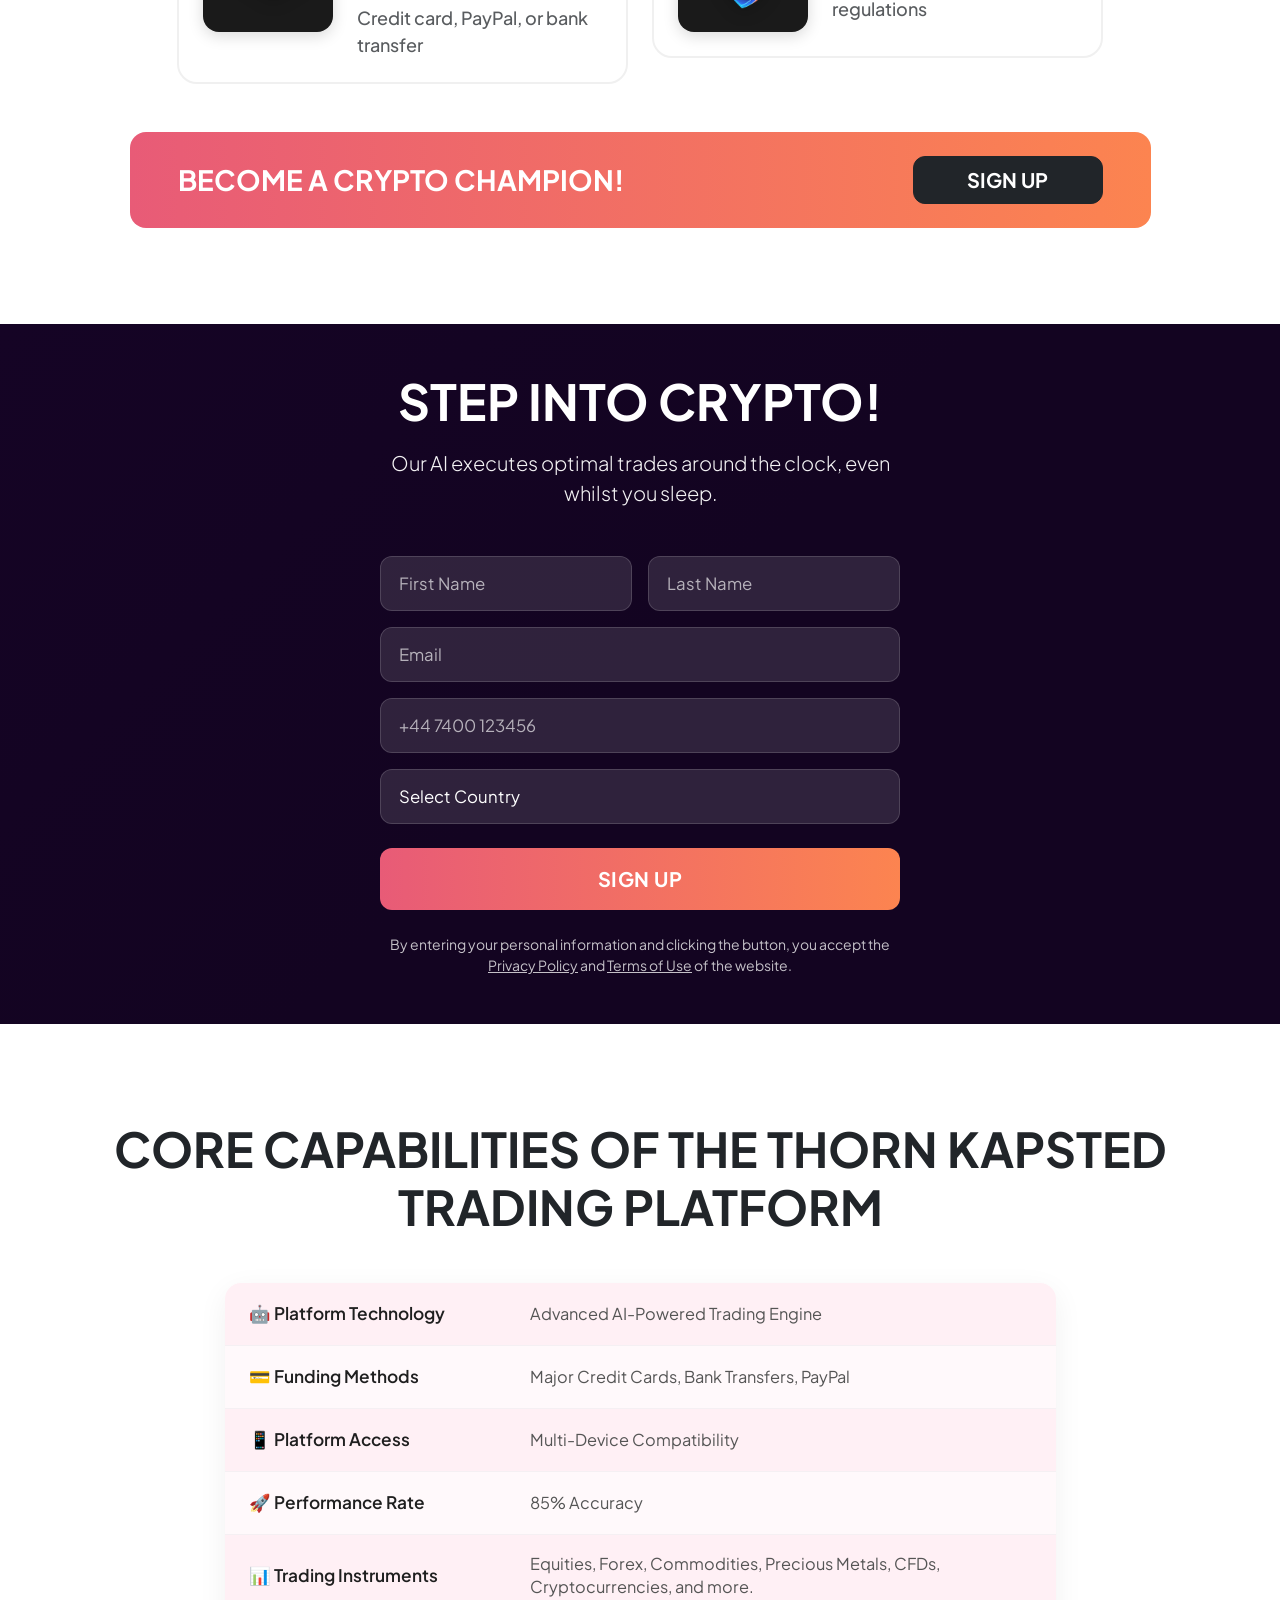
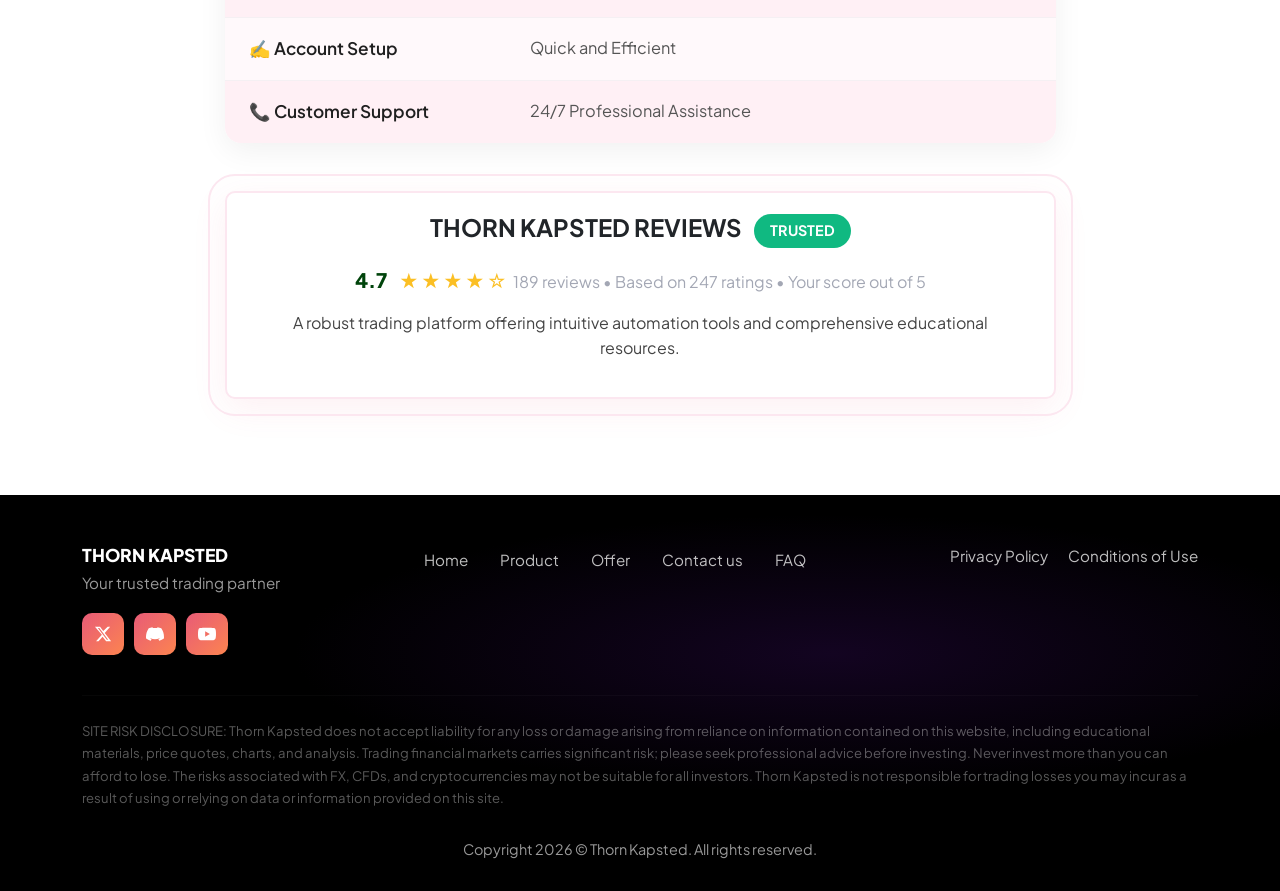
==== commit 506bf0cd: "." ====
--- a/index.html
+++ b/index.html
@@ -104,7 +104,7 @@
         </div>
       </div>
      <div class="col-lg-6">
-        <h2 class="fw-bold" style="color: rgb(255, 255, 255); font-size: 40px;">Sign up now</h2>
+        <h2 class="" style="color: rgb(255, 255, 255); font-size: 40px; font-weight: 800;">Sign up now</h2>
         <p class="lead" style="color: rgb(255, 255, 255); font-weight: 600; font-size: 16px;">
           Start now and celebrate your progress tomorrow!
         </p>
@@ -149,7 +149,7 @@
 </section>
 <section class="py-5 bg-white ll" style="margin-top: 30px;">
   <div class="container">
-    <h3 class=" ty7 text-center display-5 fw-bold mb-5" style="font-weight: 800;">
+    <h3 class=" ty7 text-center display-5 fw-bold mb-5" style="font-weight: 800 !important;">
       CHECK YOUR POTENTIAL EARNINGS IN <span style="color:#E85B77; "> <br>30 SECONDS</span>
     </h3>
 
@@ -708,7 +708,7 @@
   </div>
 </section>
 
-<section class=" bg-white " style="padding-top: 100px;">
+<section class="bg-white" style="padding-top: 100px;">
   <div class="container">
     
     <h2 class="text-center display-5 fw-bold mb-3 l8">REAL SUCCESS STORIES WITH THORN KAPSTED</h2>
@@ -718,66 +718,90 @@
 
     <div class="row g-4">
 
-      <!-- Video 1 -->
+      <!-- Video 1 - Wistia -->
       <div class="col-lg-3 col-md-6 col-6">
-        <div class="video-card rounded-4 overflow-hidden ">
-          <iframe 
-            src="https://player.vimeo.com/video/1130318462" 
-            width="100%" 
-            height="320" 
-            frameborder="0" 
-            allow="autoplay; fullscreen; picture-in-picture" 
-            allowfullscreen>
-          </iframe>
-        </div>
-      </div>
-
-      <!-- Video 2 -->
+        <div class="video-card rounded-4 overflow-hidden">
+          <div style="position:relative; padding-top:177.78%;">   <!-- 9:16 Aspect Ratio -->
+            
+            <script src="https://fast.wistia.com/player.js" async></script>
+            <script src="https://fast.wistia.com/embed/n3ubvn2ebw.js" async type="module"></script>
+
+            <style>
+              wistia-player[media-id='n3ubvn2ebw']:not(:defined) {
+                background: center / contain no-repeat url('https://fast.wistia.com/embed/medias/n3ubvn2ebw/swatch');
+                display: block;
+                filter: blur(5px);
+                position: absolute;
+                top: 0;
+                left: 0;
+                width: 80%;
+                height: 80%;
+              }
+            </style>
+
+            <wistia-player 
+              media-id="n3ubvn2ebw" 
+              aspect="1.7778"
+              style="position:absolute; top:0; left:0; width:80%; height:80%;">
+            </wistia-player>
+          </div>
+        </div>
+      </div>
+
+      <!-- Video 2 - Vimeo -->
       <div class="col-lg-3 col-md-6 col-6">
-        <div class="video-card rounded-4 overflow-hidden ">
-          <iframe 
-            src="https://player.vimeo.com/video/1135993890" 
-            width="100%" 
-            height="320" 
-            frameborder="0" 
-            allow="autoplay; fullscreen; picture-in-picture" 
-            allowfullscreen>
-          </iframe>
-        </div>
-      </div>
-
-      <!-- Video 3 -->
+        <div class="video-card rounded-4 overflow-hidden">
+          <div style="position:relative; padding-top:177.78%;">
+            <iframe 
+              src="https://player.vimeo.com/video/1135993890" 
+              width="80%" 
+              height="80%" 
+              frameborder="0" 
+              allow="autoplay; fullscreen; picture-in-picture" 
+              allowfullscreen
+              style="position:absolute; top:0; left:0; width:80%; height:80%;">
+            </iframe>
+          </div>
+        </div>
+      </div>
+
+      <!-- Video 3 - Vimeo -->
       <div class="col-lg-3 col-md-6 col-6">
-        <div class="video-card rounded-4 overflow-hidden ">
-          <iframe 
-            src="https://player.vimeo.com/video/1128167934" 
-            width="100%" 
-            height="320" 
-            frameborder="0" 
-            allow="autoplay; fullscreen; picture-in-picture" 
-            allowfullscreen>
-          </iframe>
-        </div>
-      </div>
-
-      <!-- Video 4 -->
+        <div class="video-card rounded-4 overflow-hidden">
+          <div style="position:relative; padding-top:177.78%;">
+            <iframe 
+              src="https://player.vimeo.com/video/1128167934" 
+              width="80%" 
+              height="80%" 
+              frameborder="0" 
+              allow="autoplay; fullscreen; picture-in-picture" 
+              allowfullscreen
+              style="position:absolute; top:0; left:0; width:80%; height:80%;">
+            </iframe>
+          </div>
+        </div>
+      </div>
+
+      <!-- Video 4 - Vimeo -->
       <div class="col-lg-3 col-md-6 col-6">
-        <div class="video-card rounded-4 overflow-hidden ">
-          <iframe 
-            src="https://player.vimeo.com/video/1129773801" 
-            width="100%" 
-            height="320" 
-            frameborder="0" 
-            allow="autoplay; fullscreen; picture-in-picture" 
-            allowfullscreen>
-          </iframe>
+        <div class="video-card rounded-4 overflow-hidden">
+          <div style="position:relative; padding-top:177.78%;">
+            <iframe 
+              src="https://player.vimeo.com/video/1129773801" 
+              width="80%" 
+              height="80%" 
+              frameborder="0" 
+              allow="autoplay; fullscreen; picture-in-picture" 
+              allowfullscreen
+              style="position:absolute; top:0; left:0; width:80%; height:80%;">
+            </iframe>
+          </div>
         </div>
       </div>
 
     </div>
   </div>
 </section>
-
 
 <!-- ==================== THORN KAPSTED HIGHLIGHTS ==================== -->
 <section class="highlights-section py-5 bg-white mt-5">
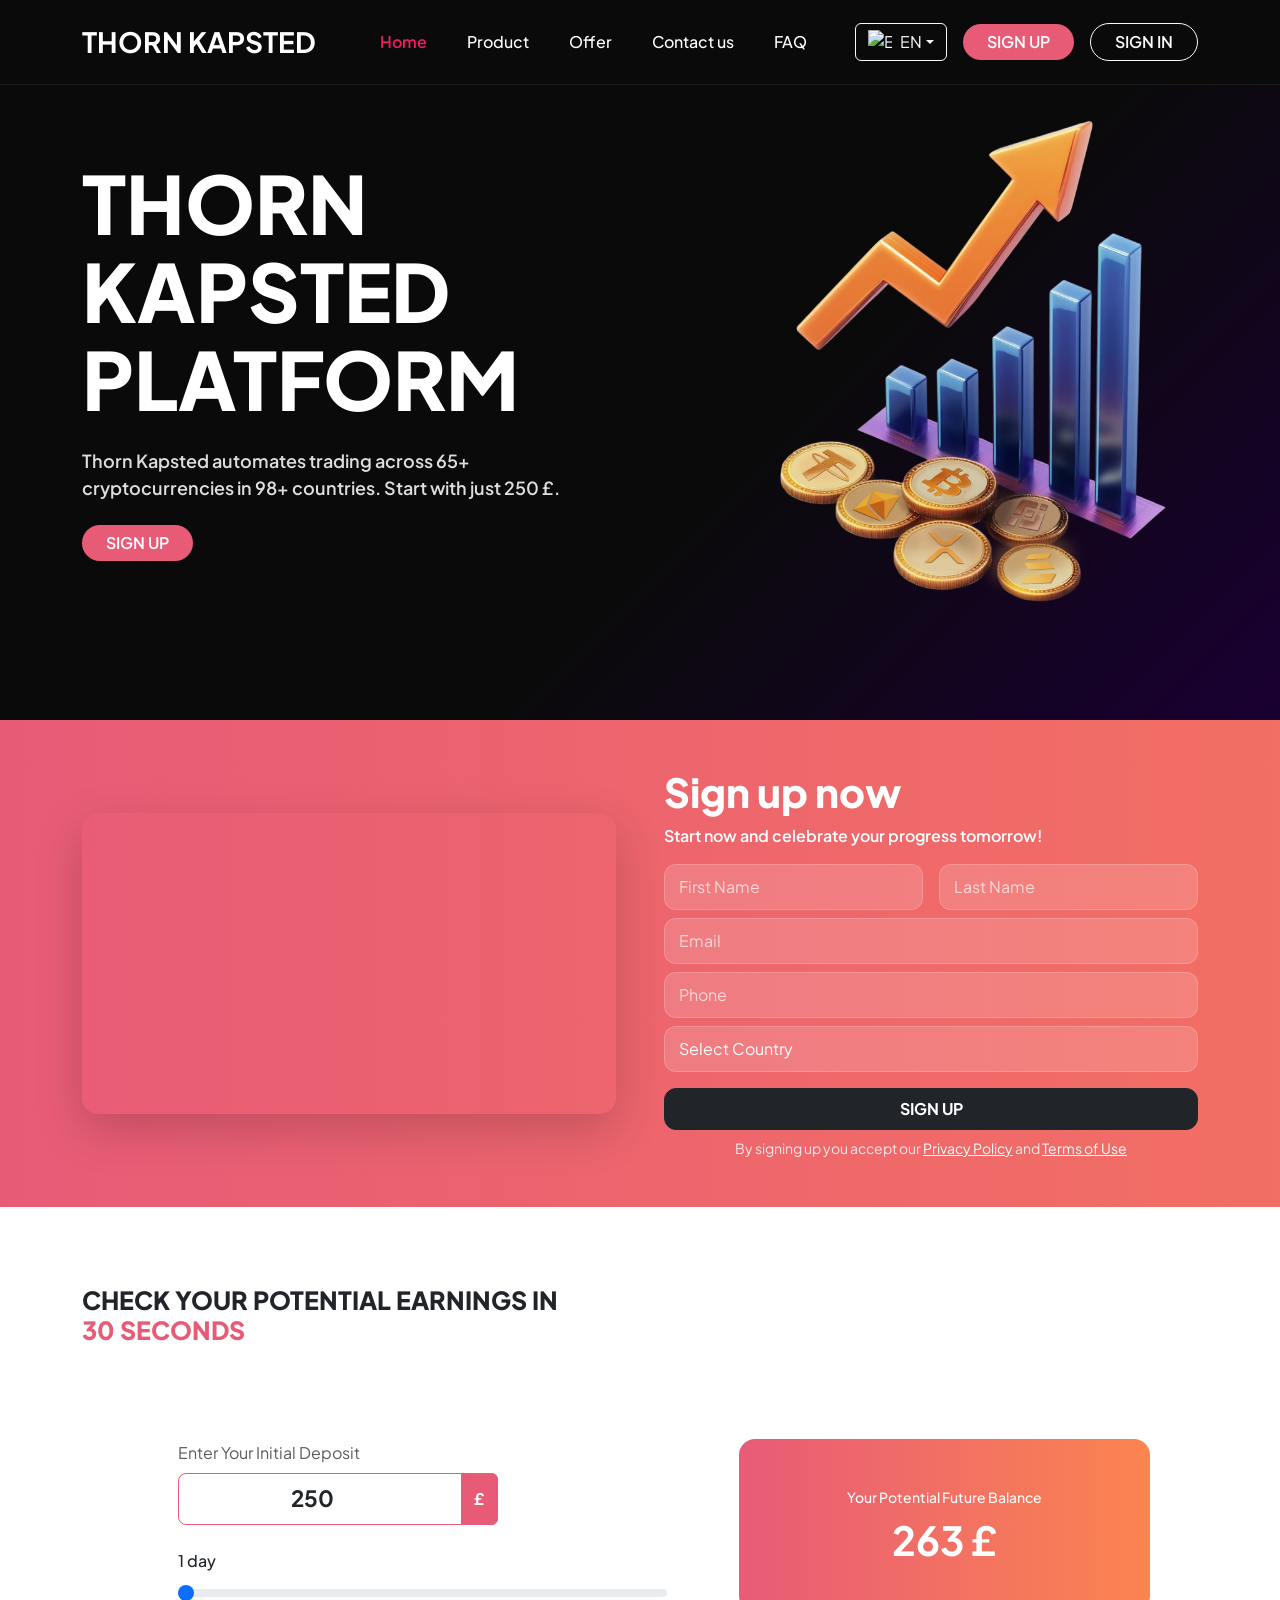
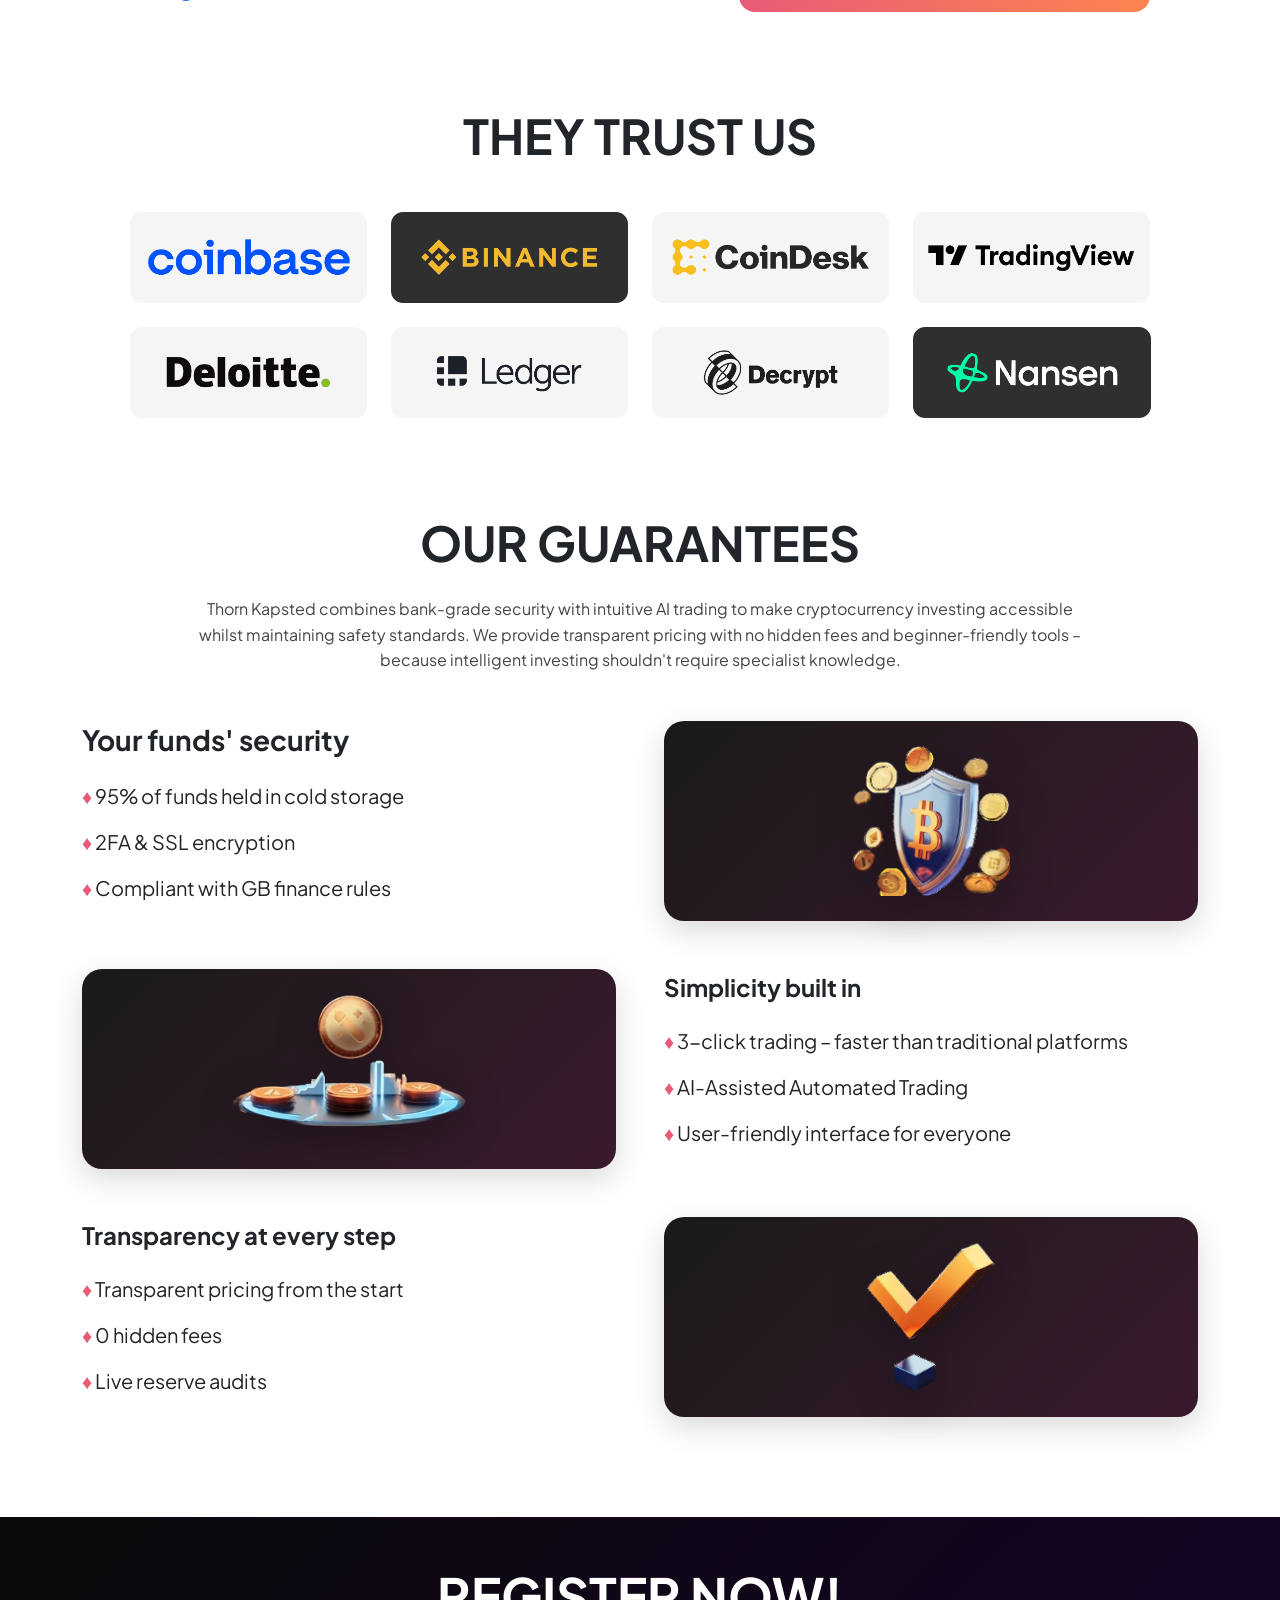
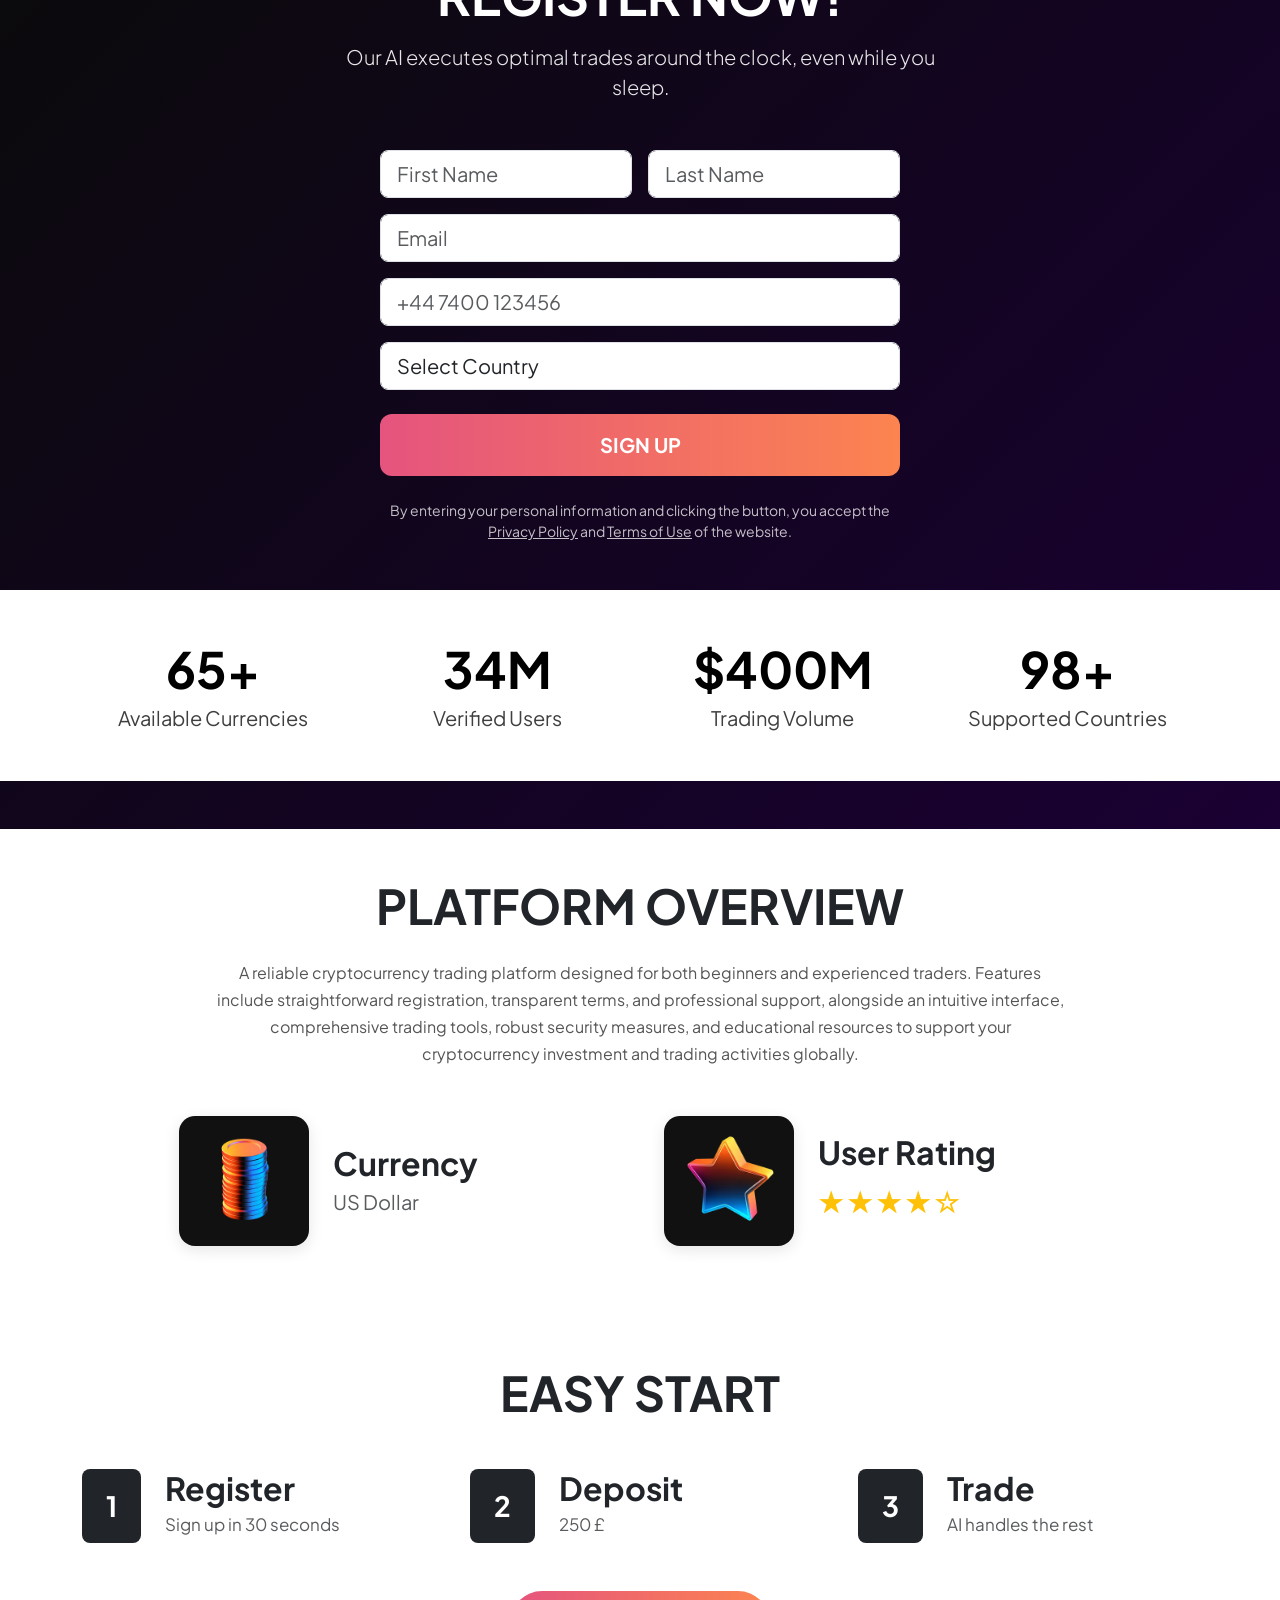
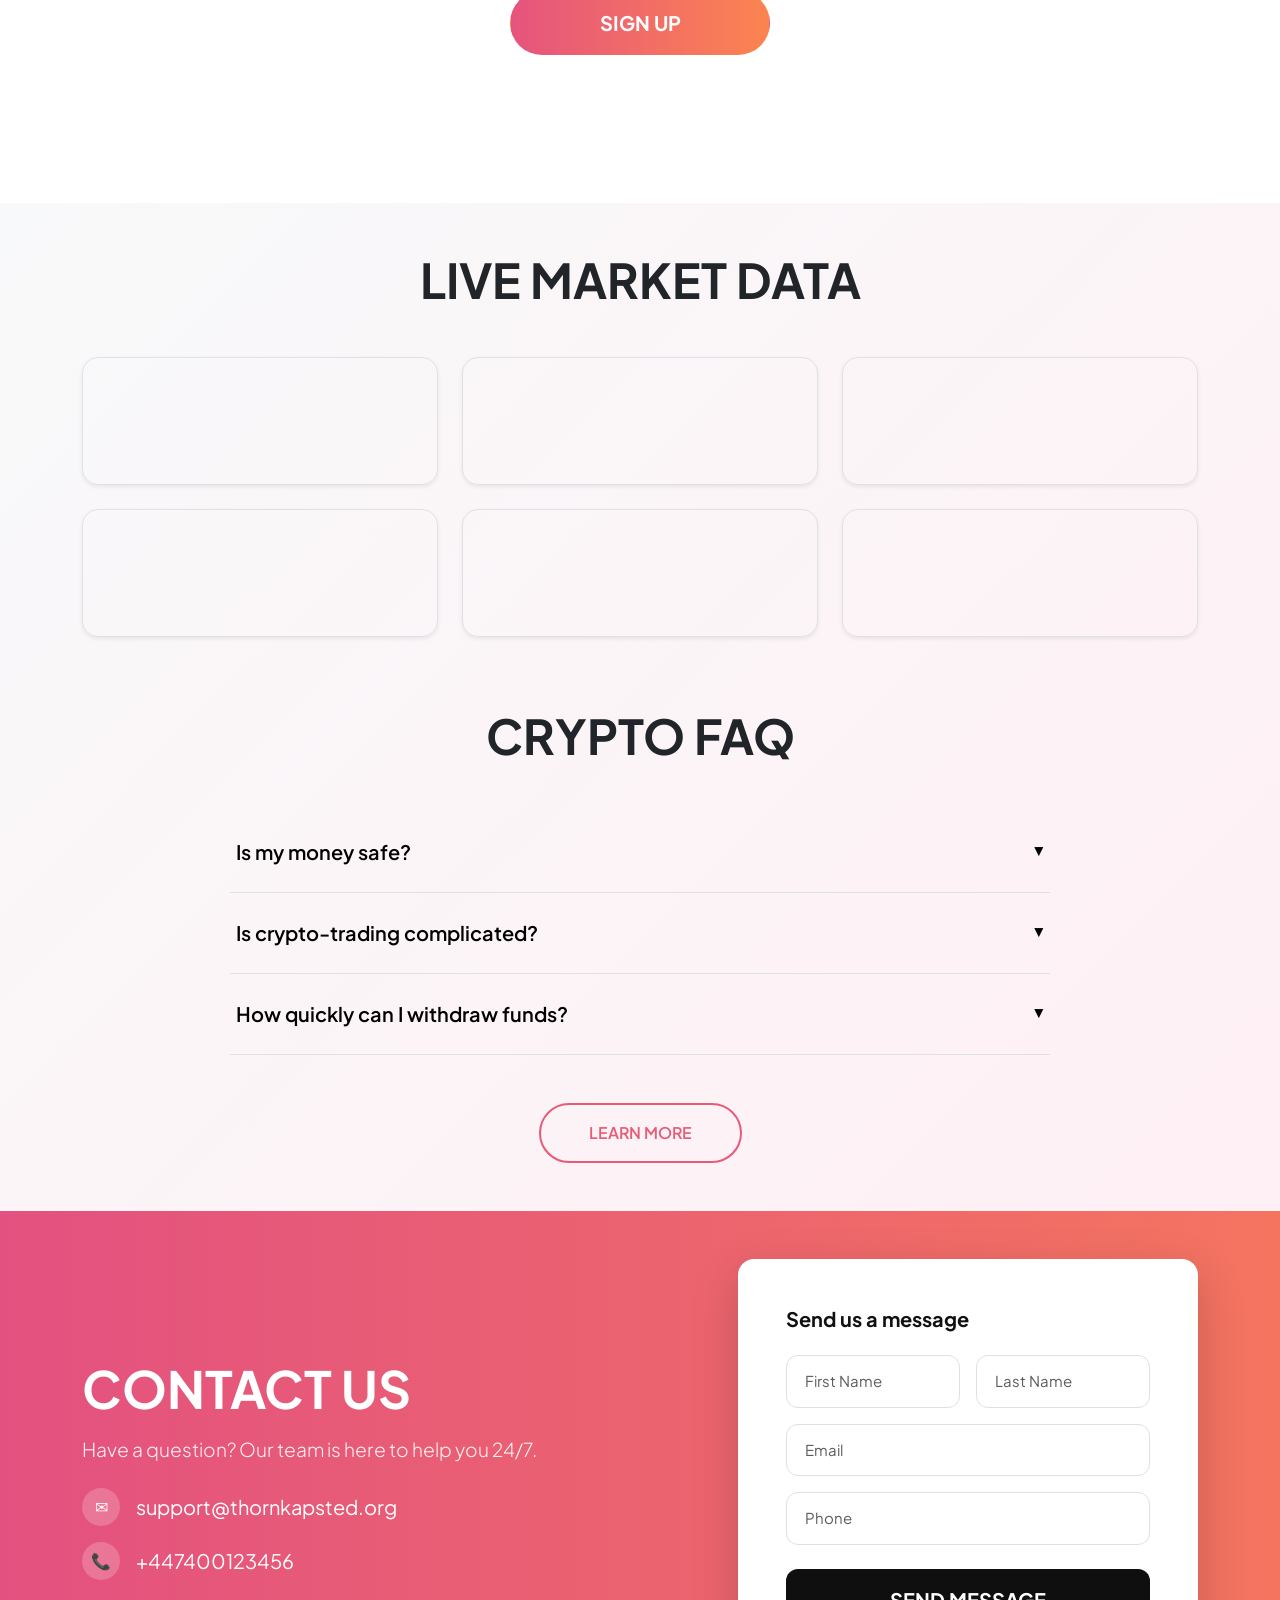
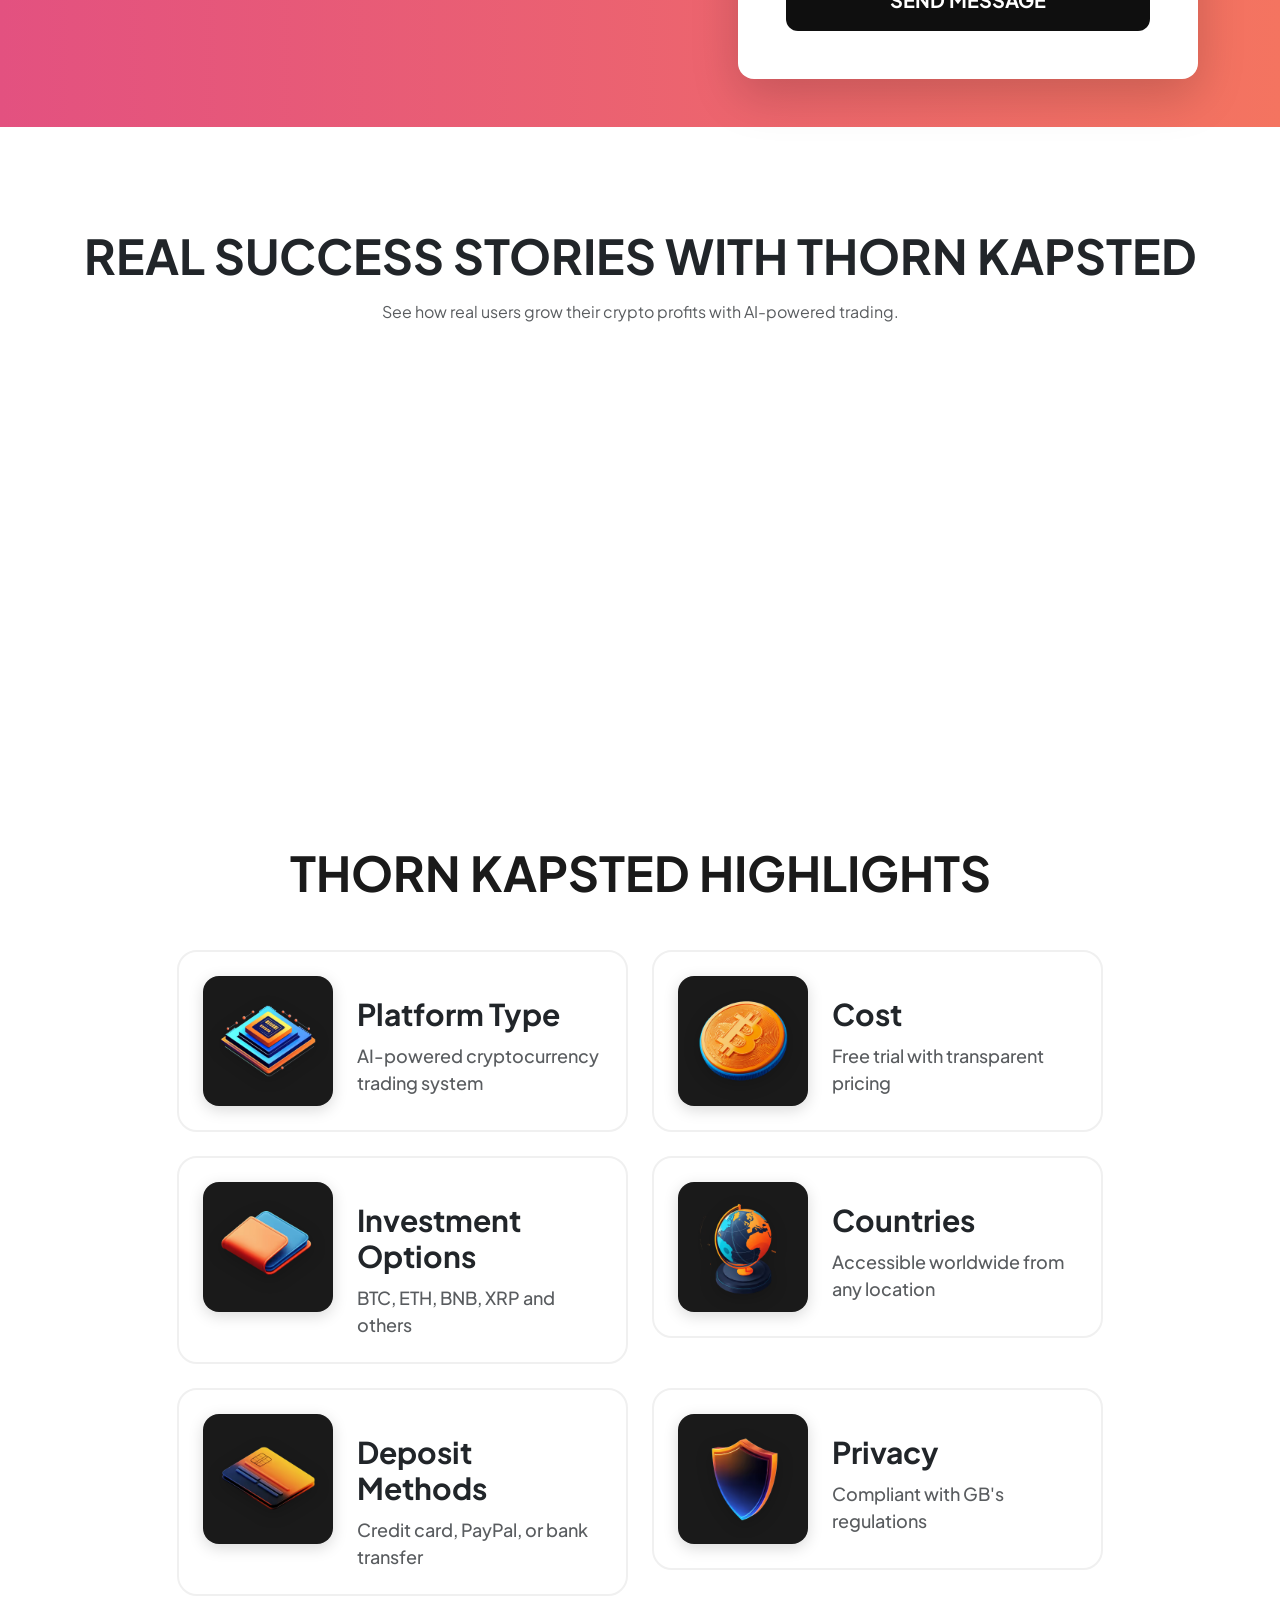
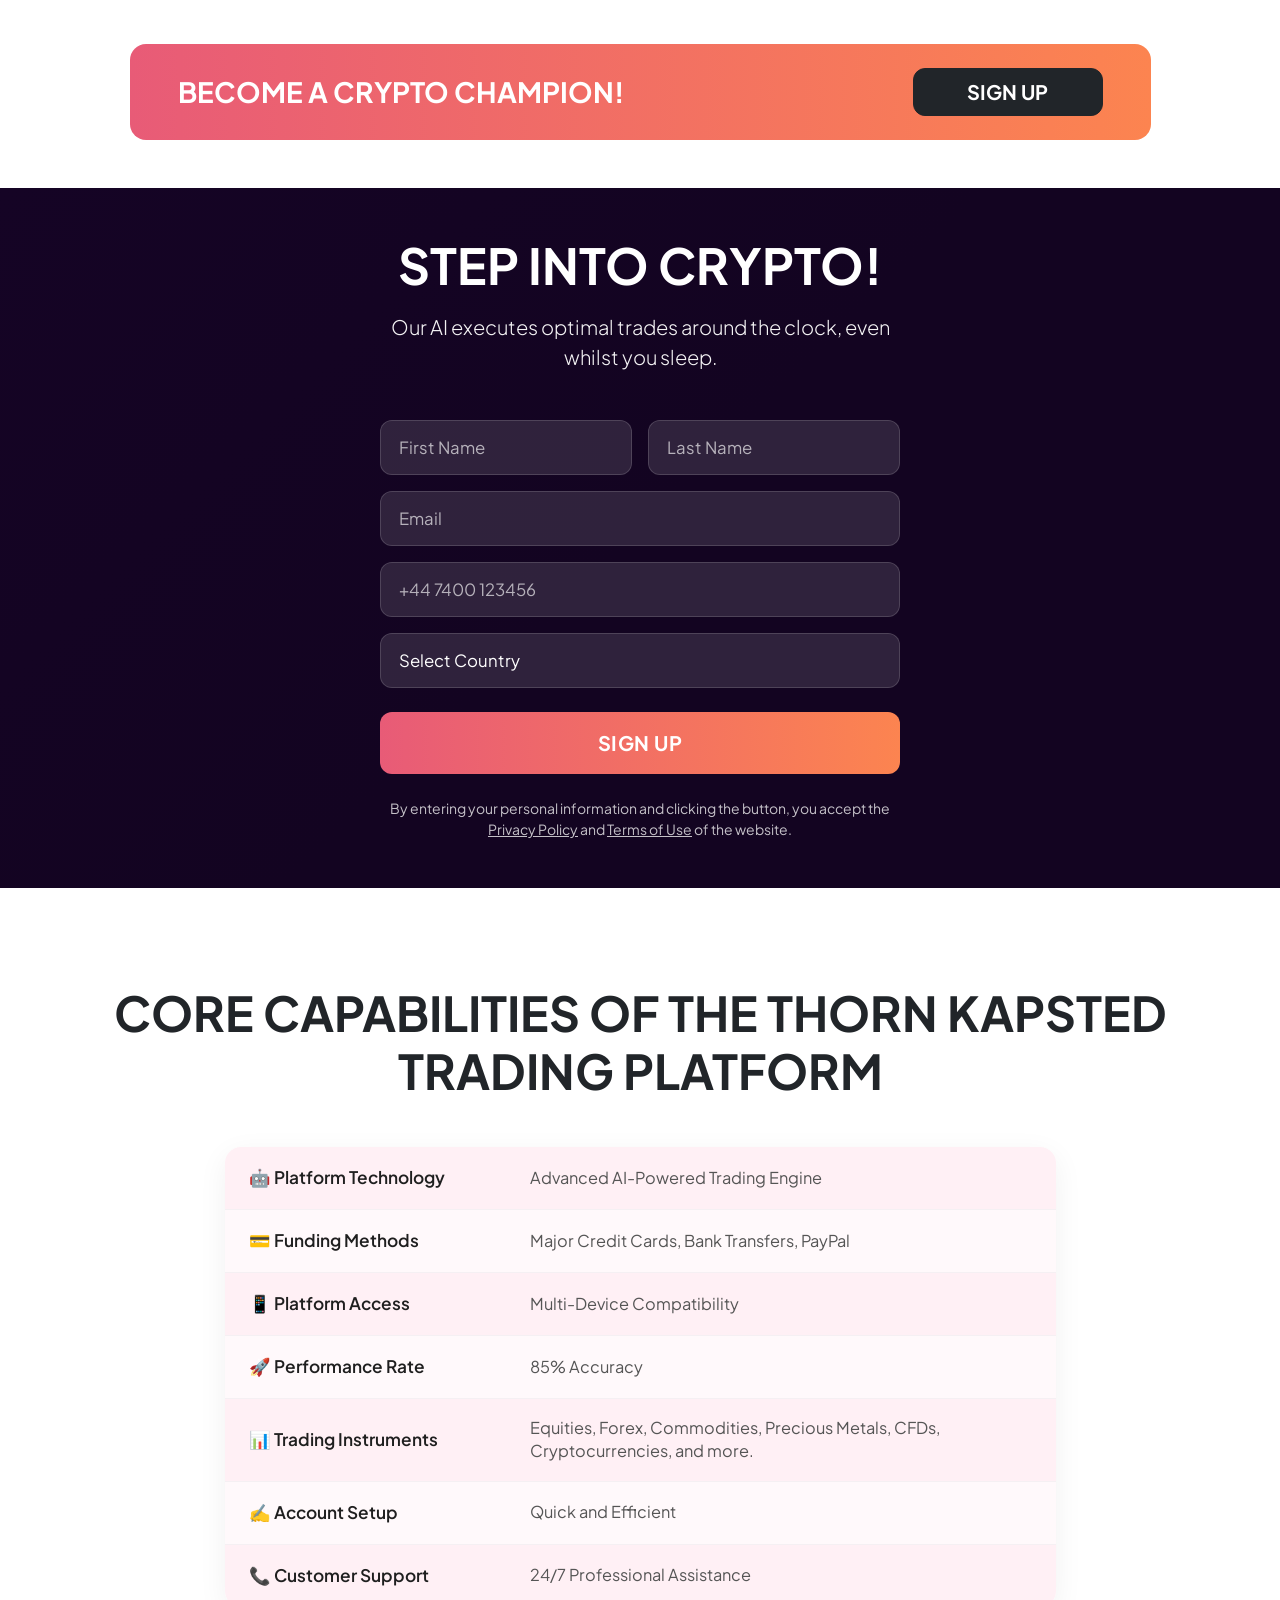
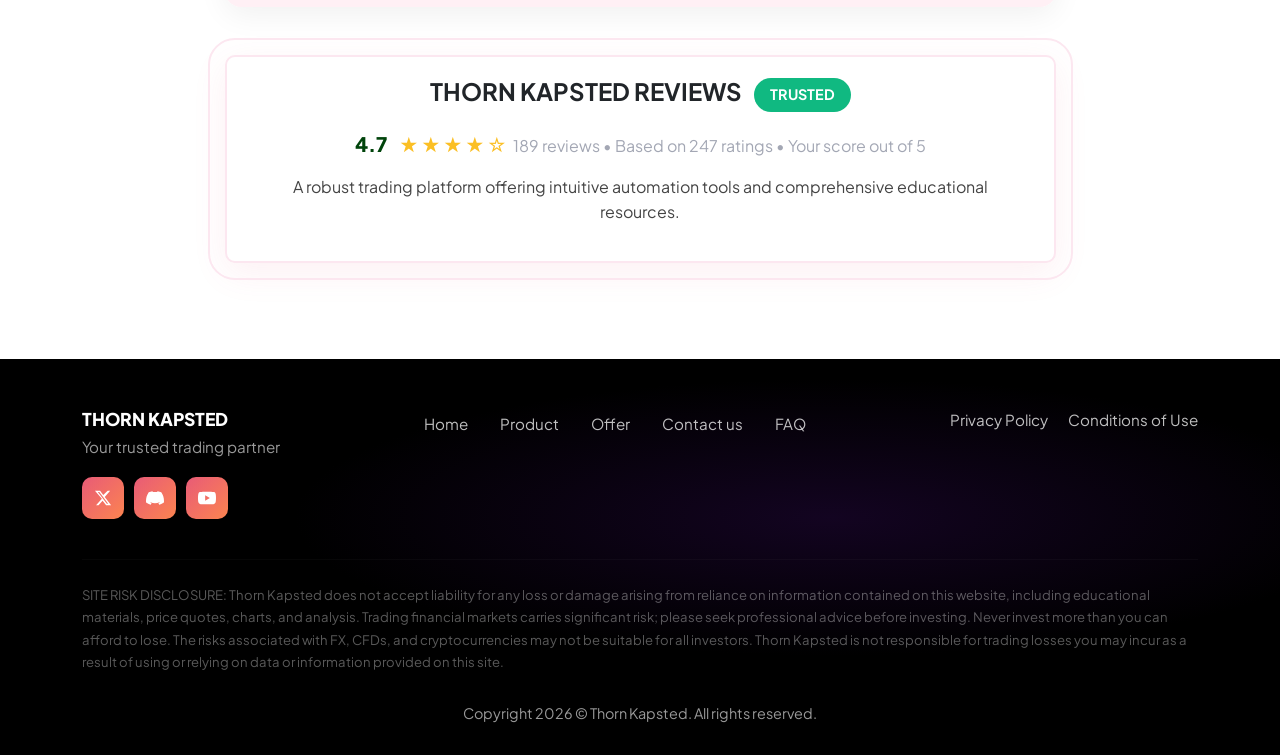
==== commit 9dc9f7b1: "." ====
--- a/index.html
+++ b/index.html
@@ -804,7 +804,7 @@
 </section>
 
 <!-- ==================== THORN KAPSTED HIGHLIGHTS ==================== -->
-<section class="highlights-section py-5 bg-white mt-5">
+<section class="highlights-section  bg-white mt-2 ">
   <div class="container">
 
     <h2 class="text-center display-5 fw-bold mb-5 l8" style="color: #1a1a1a;">
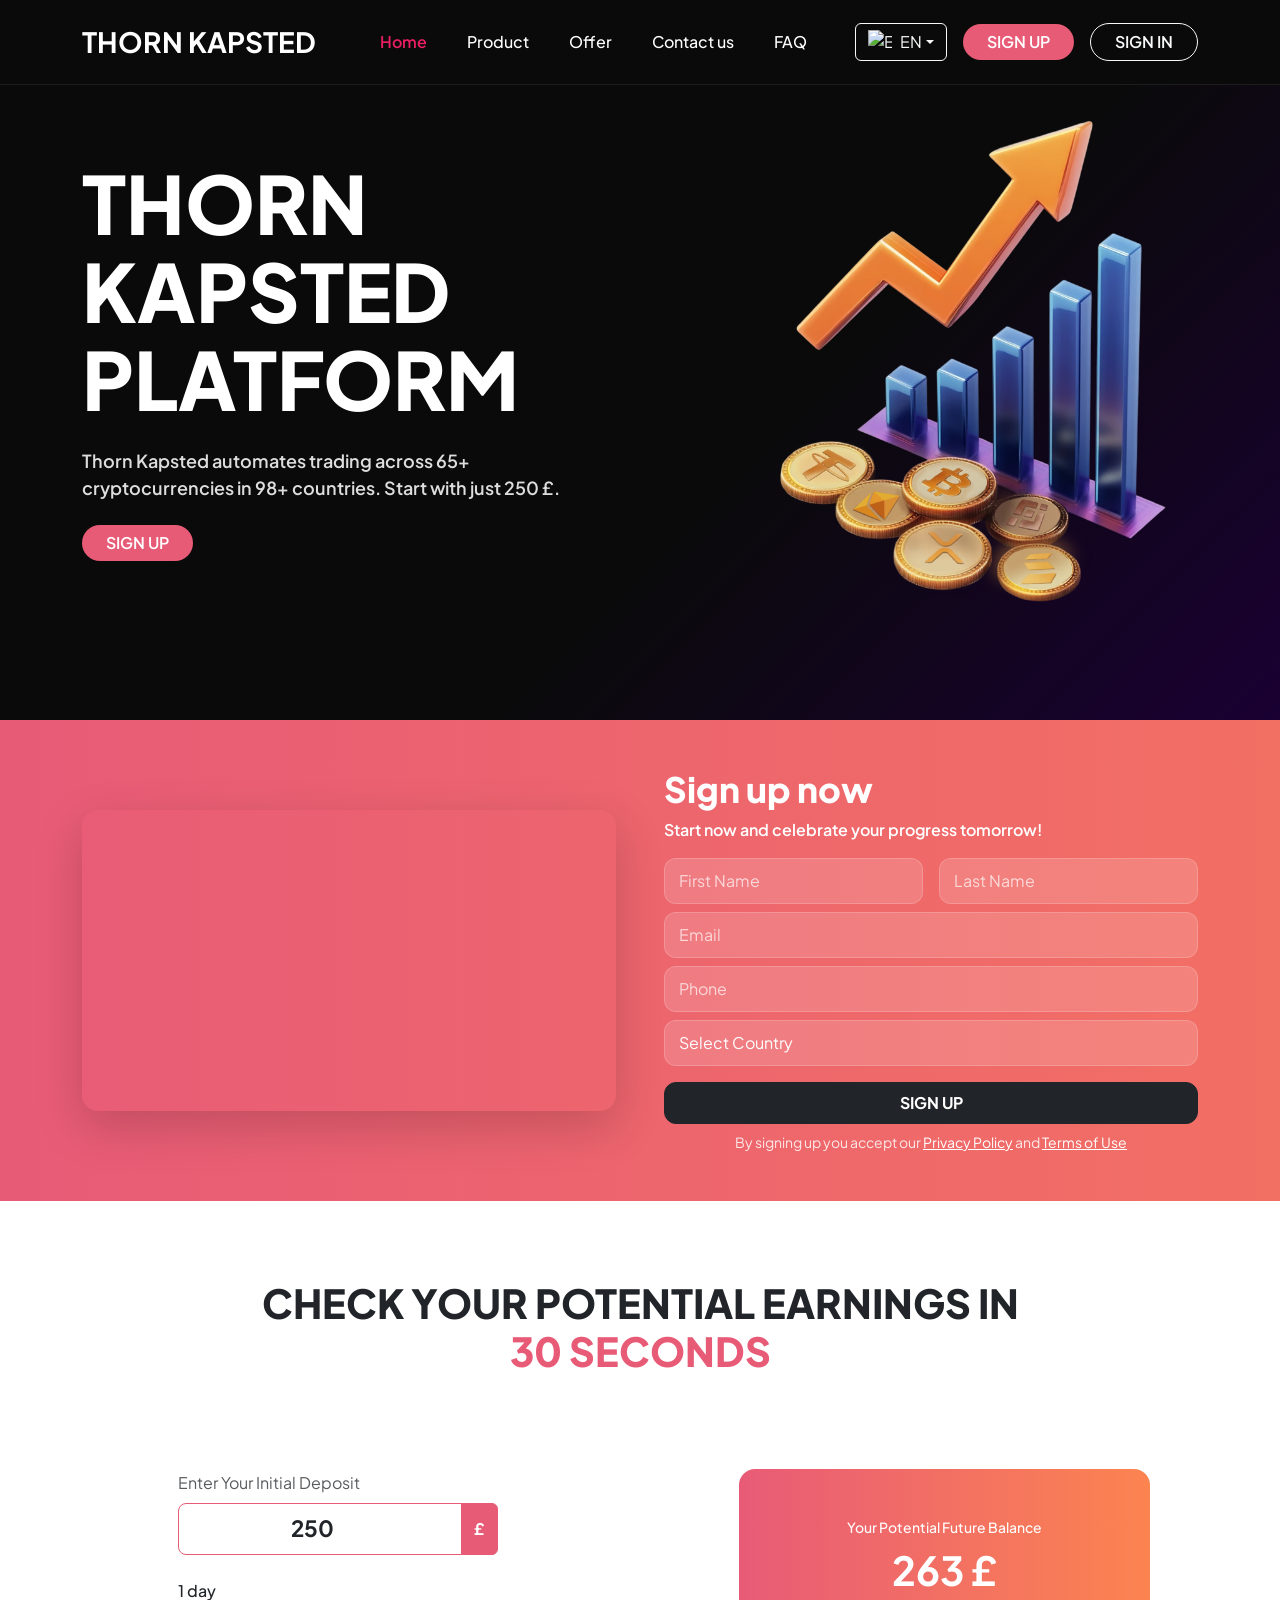
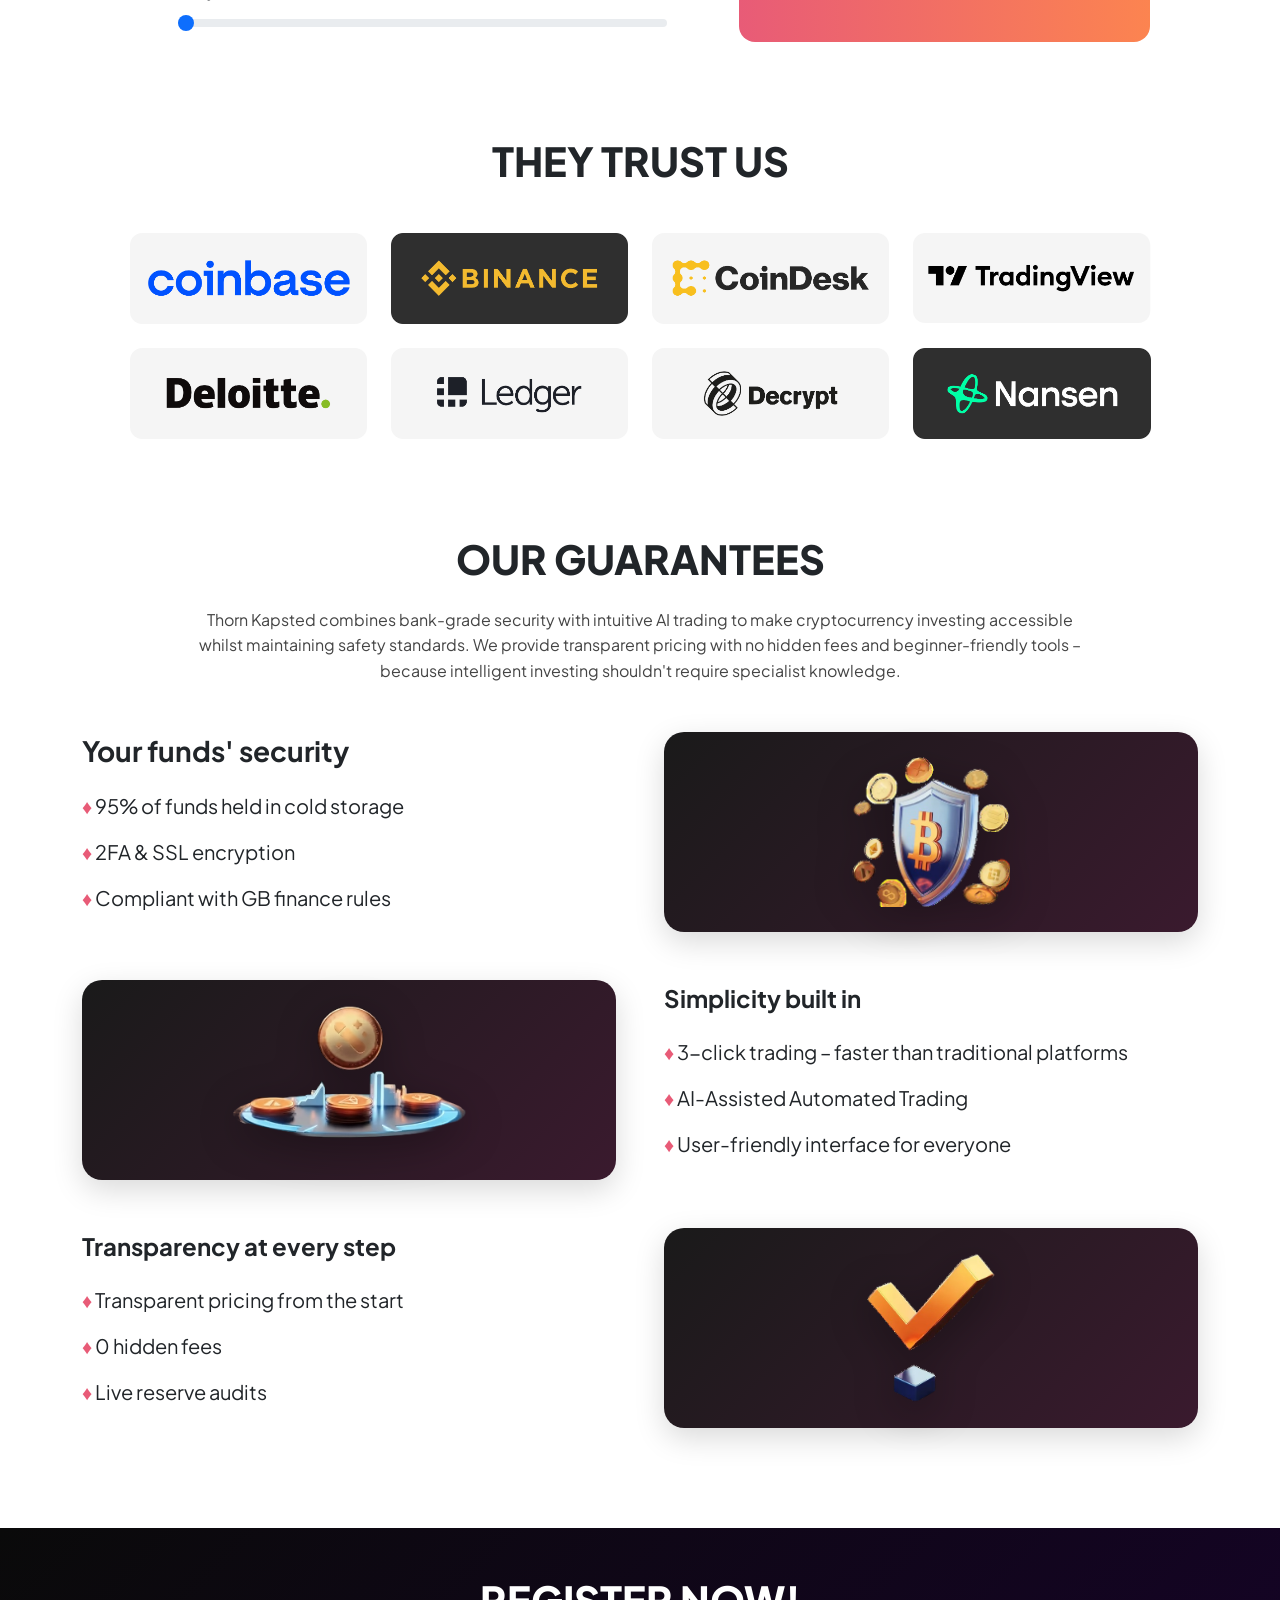
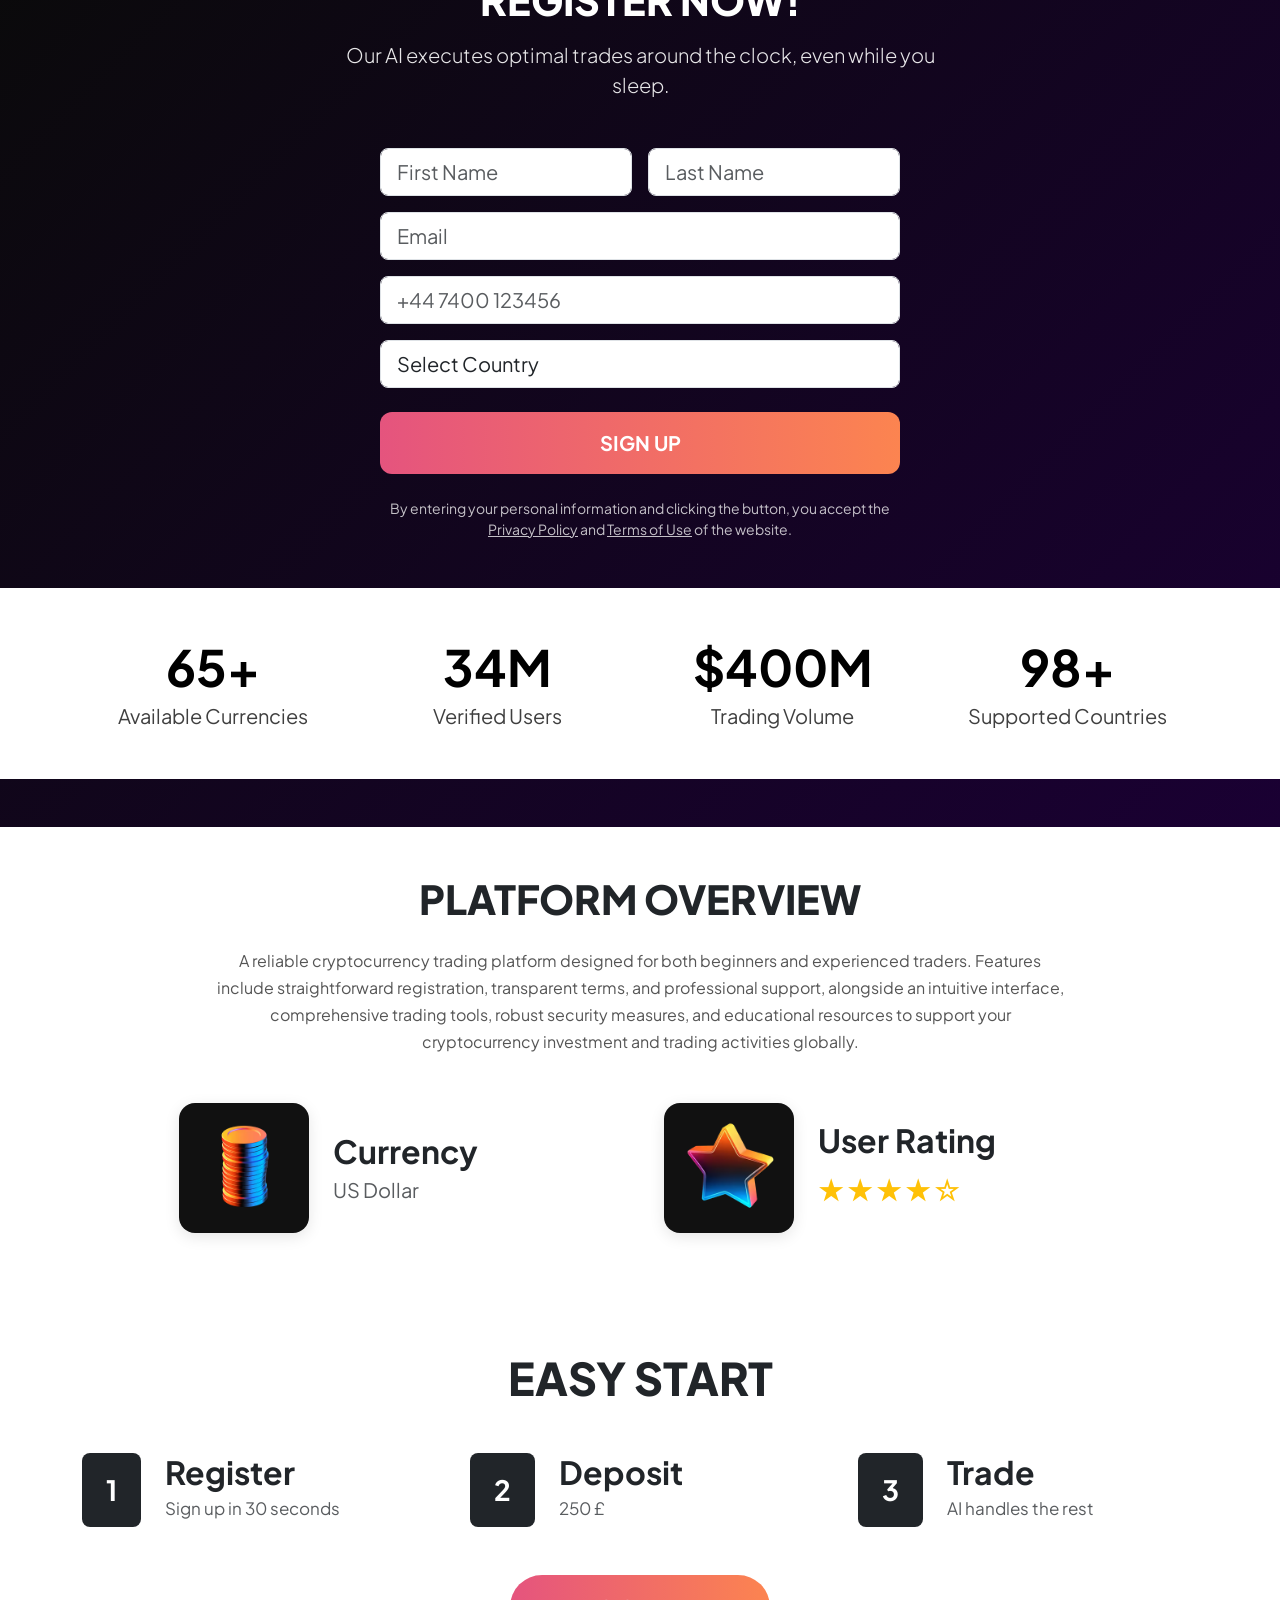
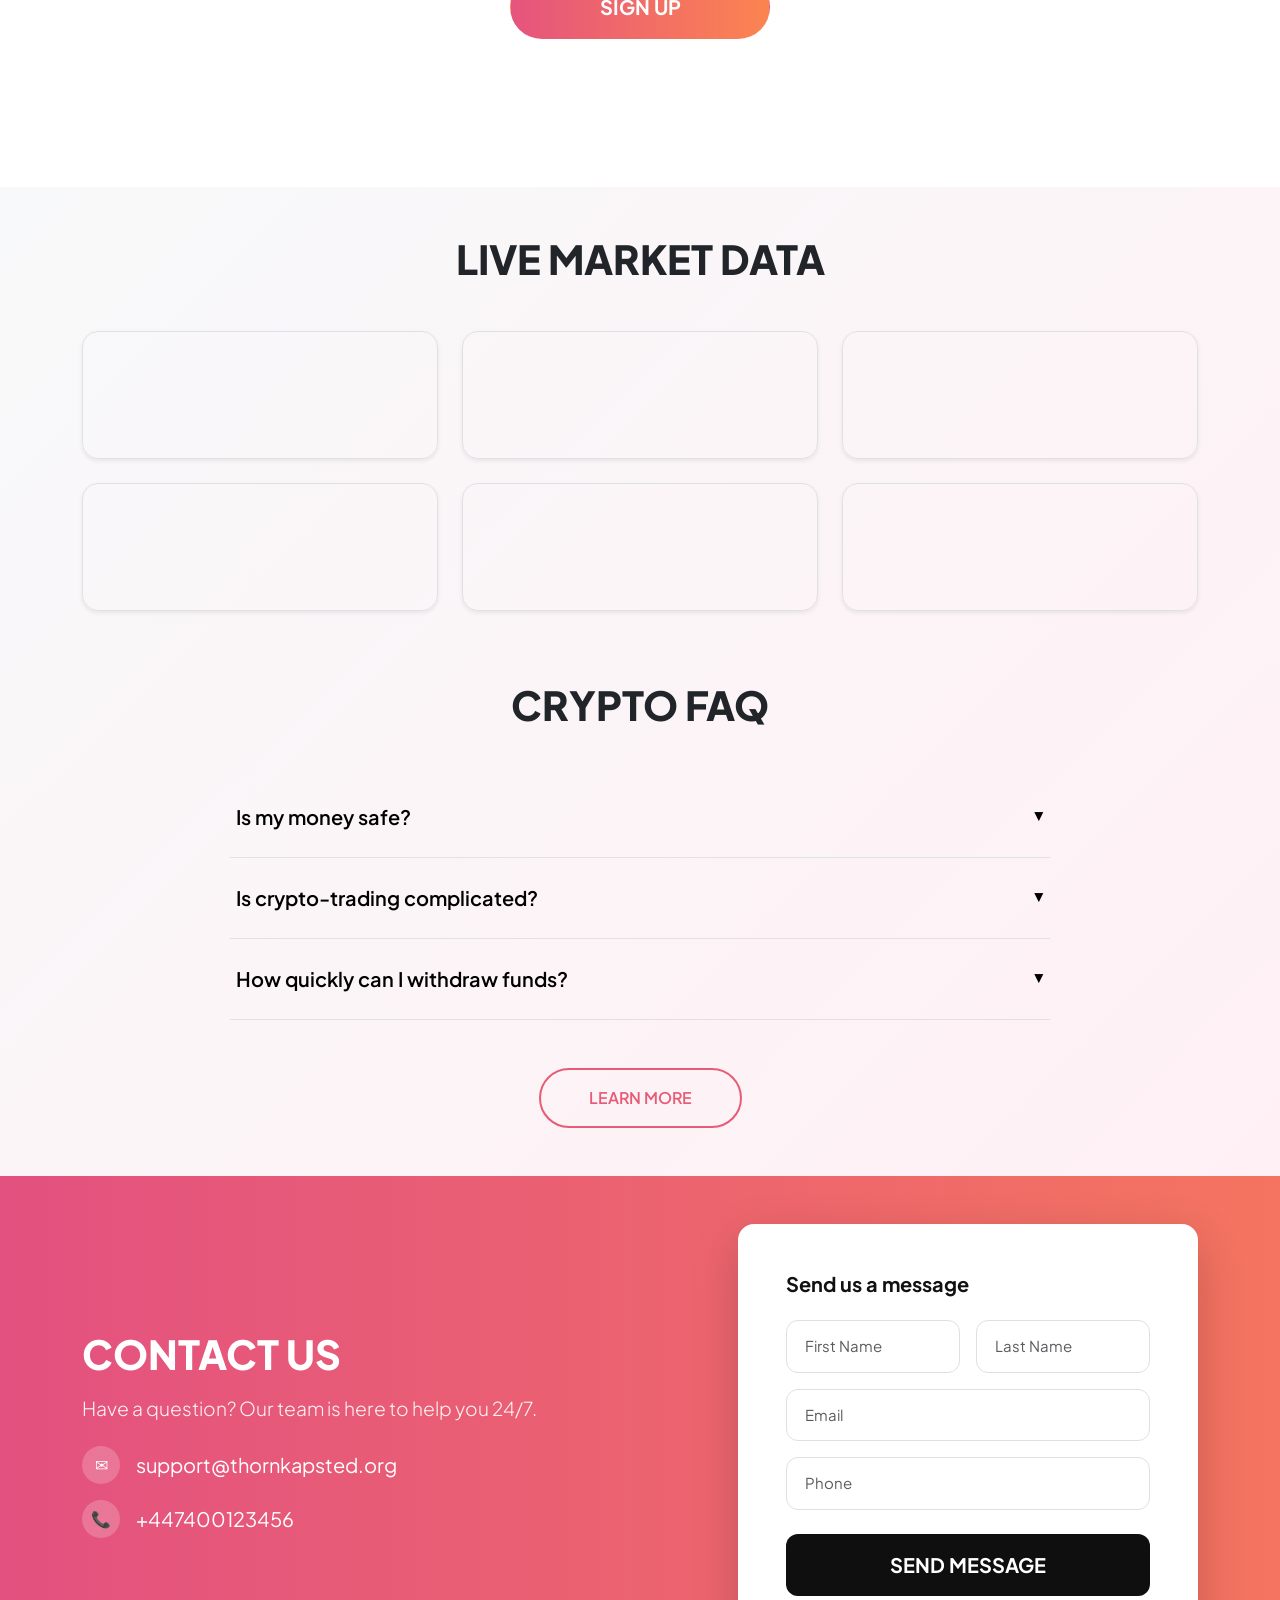
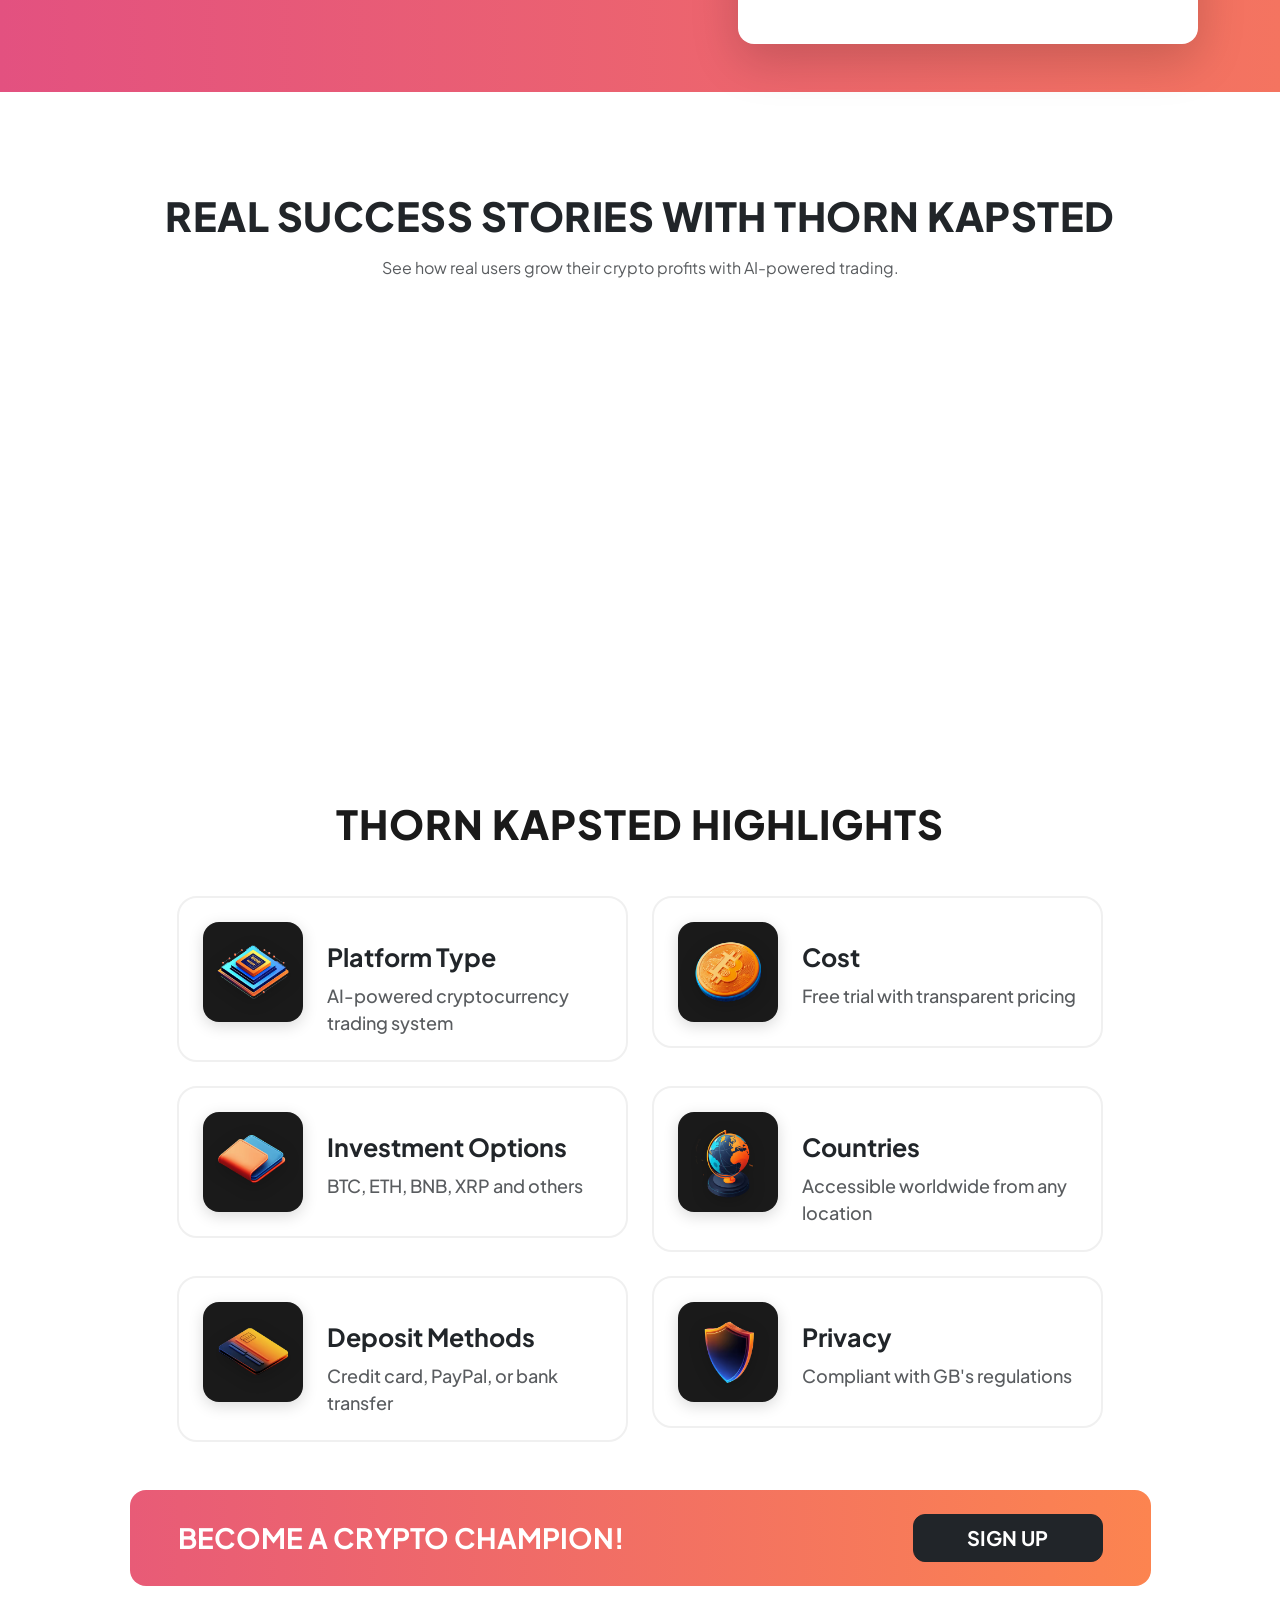
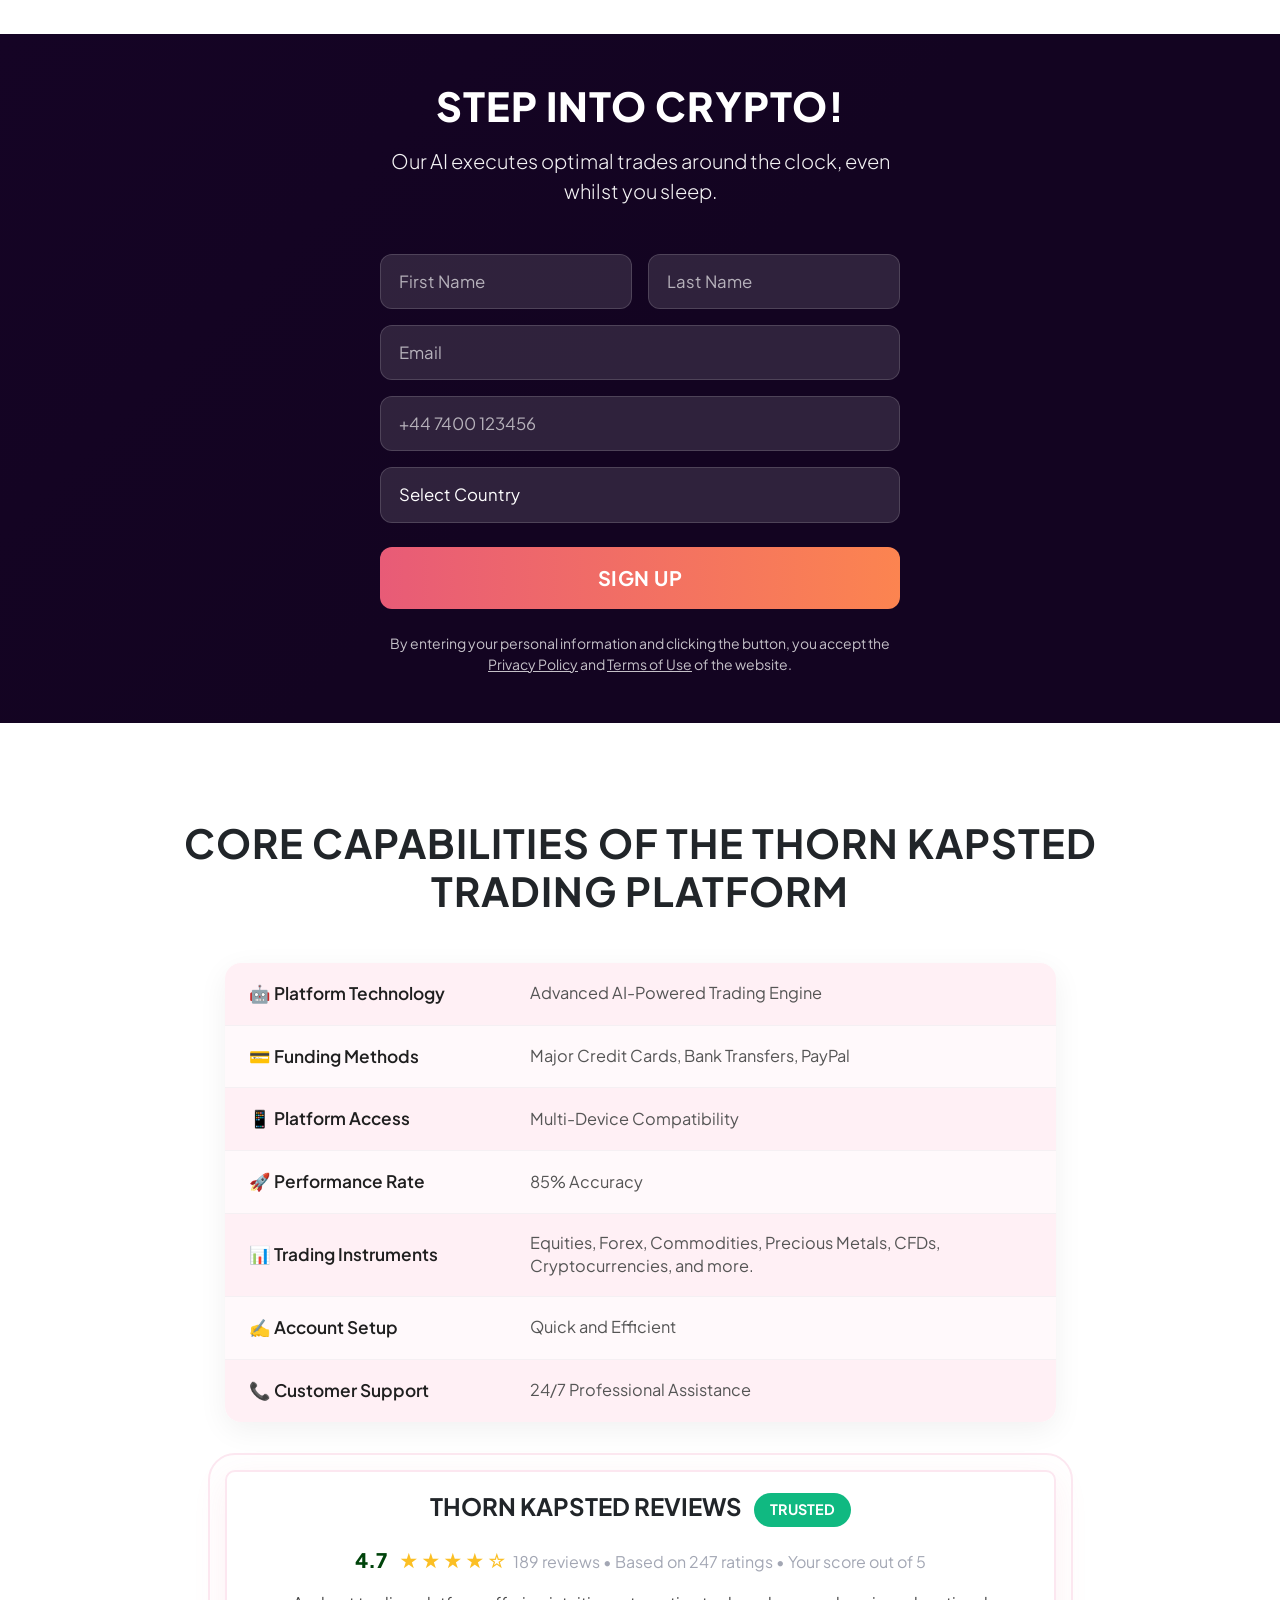
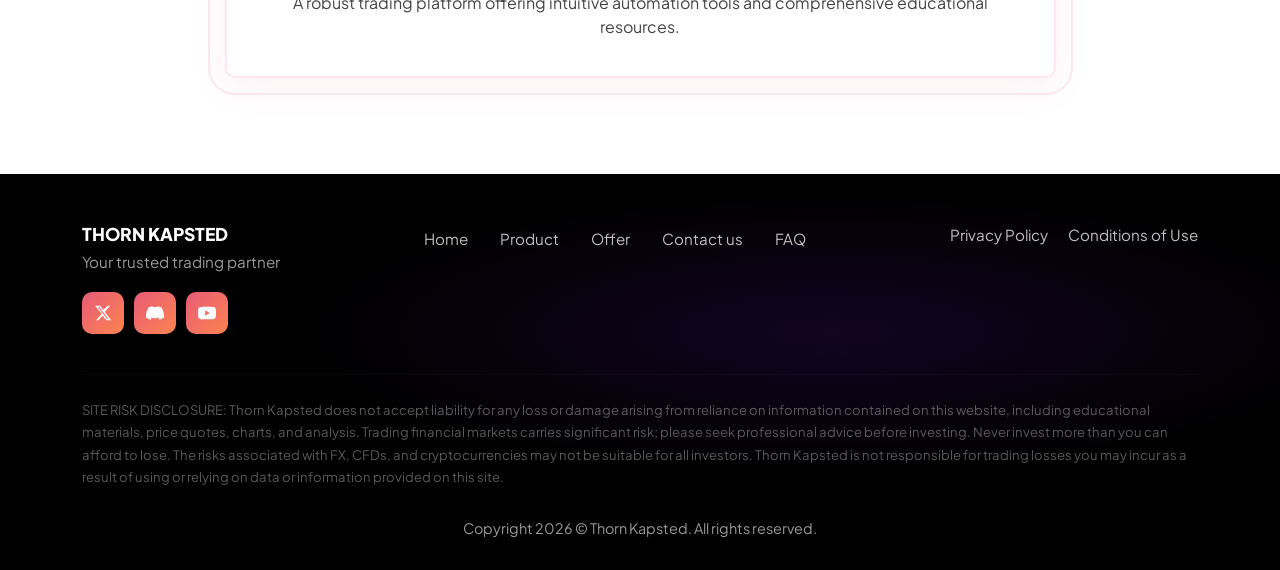
==== commit 95d0eb5b: "." ====
--- a/index.html
+++ b/index.html
@@ -104,7 +104,7 @@
         </div>
       </div>
      <div class="col-lg-6">
-        <h2 class="" style="color: rgb(255, 255, 255); font-size: 40px; font-weight: 800;">Sign up now</h2>
+        <h2 class="" style="color: rgb(255, 255, 255); font-size: 35px; font-weight: 800;">Sign up now</h2>
         <p class="lead" style="color: rgb(255, 255, 255); font-weight: 600; font-size: 16px;">
           Start now and celebrate your progress tomorrow!
         </p>
@@ -149,7 +149,7 @@
 </section>
 <section class="py-5 bg-white ll" style="margin-top: 30px;">
   <div class="container">
-    <h3 class=" ty7 text-center display-5 fw-bold mb-5" style="font-weight: 800 !important;">
+    <h3 class=" ty7 text-center display-5 fw-bold mb-5" style="font-weight: 800 !important; font-size: 40px;">
       CHECK YOUR POTENTIAL EARNINGS IN <span style="color:#E85B77; "> <br>30 SECONDS</span>
     </h3>
 
@@ -186,7 +186,7 @@
 
   
 <div class="mt-5" style="margin-top: 50px;">
-  <h3 class="text-center display-5 fw-bold mb-5 l8">THEY TRUST US</h3>
+  <h3 class="text-center display-5  mb-5 l8" style="font-size: 40px; font-weight: 800;">THEY TRUST US</h3>
   
   <div class="row g-4 justify-content-center">
 <div class="col-6 col-md-4 col-lg-3">
@@ -224,7 +224,7 @@
 <section class="py-5 bg-white" style="padding-bottom: 100px !important ;">
   <div class="container">
     
-    <h2 class="text-center display-5 fw-bold mb-4 l8">OUR GUARANTEES</h2>
+    <h2 class="text-center display-5 mb-4 l8" style="font-size: 40px; font-weight: 800;">OUR GUARANTEES</h2>
     
     <p class="text-center mx-auto mb-5" style="max-width: 900px; color: #444; line-height: 1.6;">
      Thorn Kapsted combines bank-grade security with intuitive AI trading to make cryptocurrency investing accessible whilst maintaining safety standards. We provide
@@ -292,7 +292,7 @@
   <div class="container">
     <div class="row justify-content-center">
       <div class="col-lg-8 col-xl-7 text-center">
-        <h2 class="display-4 fw-bold mb-3" style="font-size: 3.2rem;">
+        <h2 class="display-4  mb-3" style="font-size:40px; font-weight: 800;">
           REGISTER NOW!
         </h2>
         <p class="lead mb-5" style="font-size: 1.25rem; opacity: 0.9;">
@@ -373,7 +373,7 @@
 </section>
 <section class="py-5 bg-white" style="padding-top: 100px;">
   <div class="container">
-    <h2 class="text-center display-5 fw-bold mb-4 l8">PLATFORM OVERVIEW</h2>
+    <h2 class="text-center display-5 mb-4 l8" style="font-size: 40px; font-weight: 800;">PLATFORM OVERVIEW</h2>
     <p class="text-center mx-auto mb-5" style="max-width: 850px; color: #555; line-height: 1.7;">
       A reliable cryptocurrency trading platform designed for both beginners and experienced traders. 
       Features include straightforward registration, transparent terms, and professional support, 
@@ -411,7 +411,7 @@
 
     </div>
  <div class="text-center mt-5 aeas" style="padding-top:70px;">
-      <h2 class="display-5 fw-bold mb-5 l8">EASY START</h2>
+      <h2 class="display-5  mb-5 l8" style="font-size: 45px; font-weight: 800;">EASY START</h2>
       <div class="row justify-content-center g-5">
  <div class="col-lg-4 tt1">
           <div class="d-flex align-items-start gap-4">
@@ -467,7 +467,7 @@
 <section class="py-5 marketdata" style="background: linear-gradient(135deg, #f8f9fa 0%, #fff0f5 100%); margin-top: 100px;">
   <div class="container">
     
-    <h2 class="text-center display-5 fw-bold mb-5 l8">LIVE MARKET DATA</h2>
+    <h2 class="text-center display-5  mb-5 l8" style="font-size: 40px ; font-weight: 800;">LIVE MARKET DATA</h2>
     
     <div class="row g-4">
 
@@ -595,7 +595,7 @@
   </div>
 
     <!-- CRYPTO FAQ -->
-    <h2 class="text-center display-5 fw-bold mb-5 l8" style="margin-top: 70px;" >CRYPTO FAQ</h2>
+    <h2 class="text-center display-5 mb-5 l8" style="margin-top: 70px; font-weight: 800; font-size: 40px;" >CRYPTO FAQ</h2>
 
     <div class="mx-auto" style="max-width: 820px;">
 
@@ -656,7 +656,7 @@
   <div class="container">
     <div class="row align-items-center g-5">
       <div class="col-lg-6">
-        <h2 class="display-4 fw-bold mb-3" style="font-size: 3.2rem;">CONTACT US</h2>
+        <h2 class="display-4  mb-3" style="font-size: 40px; font-weight: 800;">CONTACT US</h2>
         <p class="lead mb-4" style="font-size: 1.2rem; opacity: 0.92;">
           Have a question? Our team is here to help you 24/7.
         </p>
@@ -711,7 +711,7 @@
 <section class="bg-white" style="padding-top: 100px;">
   <div class="container">
     
-    <h2 class="text-center display-5 fw-bold mb-3 l8">REAL SUCCESS STORIES WITH THORN KAPSTED</h2>
+    <h2 class="text-center display-5  mb-3 l8" style="font-size: 40px; font-weight: 800; letter-spacing: 0.5px;">REAL SUCCESS STORIES WITH THORN KAPSTED</h2>
     <p class="text-center text-muted mb-5" style="max-width: 720px; margin: 0 auto;">
       See how real users grow their crypto profits with AI-powered trading.
     </p>
@@ -807,7 +807,7 @@
 <section class="highlights-section  bg-white mt-2 ">
   <div class="container">
 
-    <h2 class="text-center display-5 fw-bold mb-5 l8" style="color: #1a1a1a;">
+    <h2 class="text-center display-5 mb-5 l8" style="color: #1a1a1a; font-size: 40px;font-weight: 800; letter-spacing: 1px;">
       THORN KAPSTED HIGHLIGHTS
     </h2>
 
@@ -906,7 +906,7 @@
     <div class="row justify-content-center">
       <div class="col-lg-6 col-md-9 text-center">
 
-        <h2 class="display-4 fw-bold mb-3" style="font-size: 3.1rem;">
+        <h2 class="display-4  mb-3" style="font-size: 40px; font-weight: 800; letter-spacing: 1px;">
           STEP INTO CRYPTO!
         </h2>
         
@@ -968,7 +968,7 @@
 
 <section class="core-capabilities py-5 py-md-6 bg-white mt-5 mb-5">
   <div class="container">
-    <h2 class="text-center display-5 fw-bold mb-5 l8">
+    <h2 class="text-center display-5 fw-bold mb-5 l8" style="font-size: 40px; font-weight: 800; letter-spacing: 1px;">
       CORE CAPABILITIES OF THE THORN KAPSTED<br>TRADING PLATFORM
     </h2>
  <div class="row justify-content-center">
--- a/style.css
+++ b/style.css
@@ -199,8 +199,8 @@
 }
 
 .icon-wrapper {
-  width:130px;
-  height: 130px;
+  width:100px;
+  height: 100px;
   background: #1a1a1a;           
   border-radius: 16px;
   display: flex;
@@ -219,7 +219,7 @@
 }
 
 .highlights-section h5{
-  font-size: 30px;
+  font-size: 25px;
   margin-top: 20px;
 }
 
@@ -655,12 +655,12 @@
 }
 
 .step-number {
-  width: 60px;
-  height: 60px;
+  width: 50px;
+  height: 50px;
   background: #08111b;
   color: white;
   font-weight: 700;
-  font-size: 45px;
+  font-size: 30px;
   display: flex;
   align-items: center;
   justify-content: center;
@@ -669,13 +669,13 @@
 }
 
 .step-content h5 {
-  font-size: 25px;
+  font-size: 22px;
   margin-bottom: 8px;
   font-weight: 700;
 }
 
 .step-content p {
-  font-size: 20px;
+  font-size: 18px;
 
 }
 
--- a/responsive.css
+++ b/responsive.css
@@ -173,7 +173,7 @@
   .ty7{
     text-align: left !important;
     justify-content: left !important;
- font-size:25px !important  }
+ font-size:25px  }
  .ll{
   margin-top: 0px !important;
  }
@@ -506,8 +506,5 @@
   .footer-lang{
     display: none;
   }
- .ty7{
-    text-align: left !important;
-    justify-content: left !important;
- font-size:25px !important  }
-}
+ 
+}
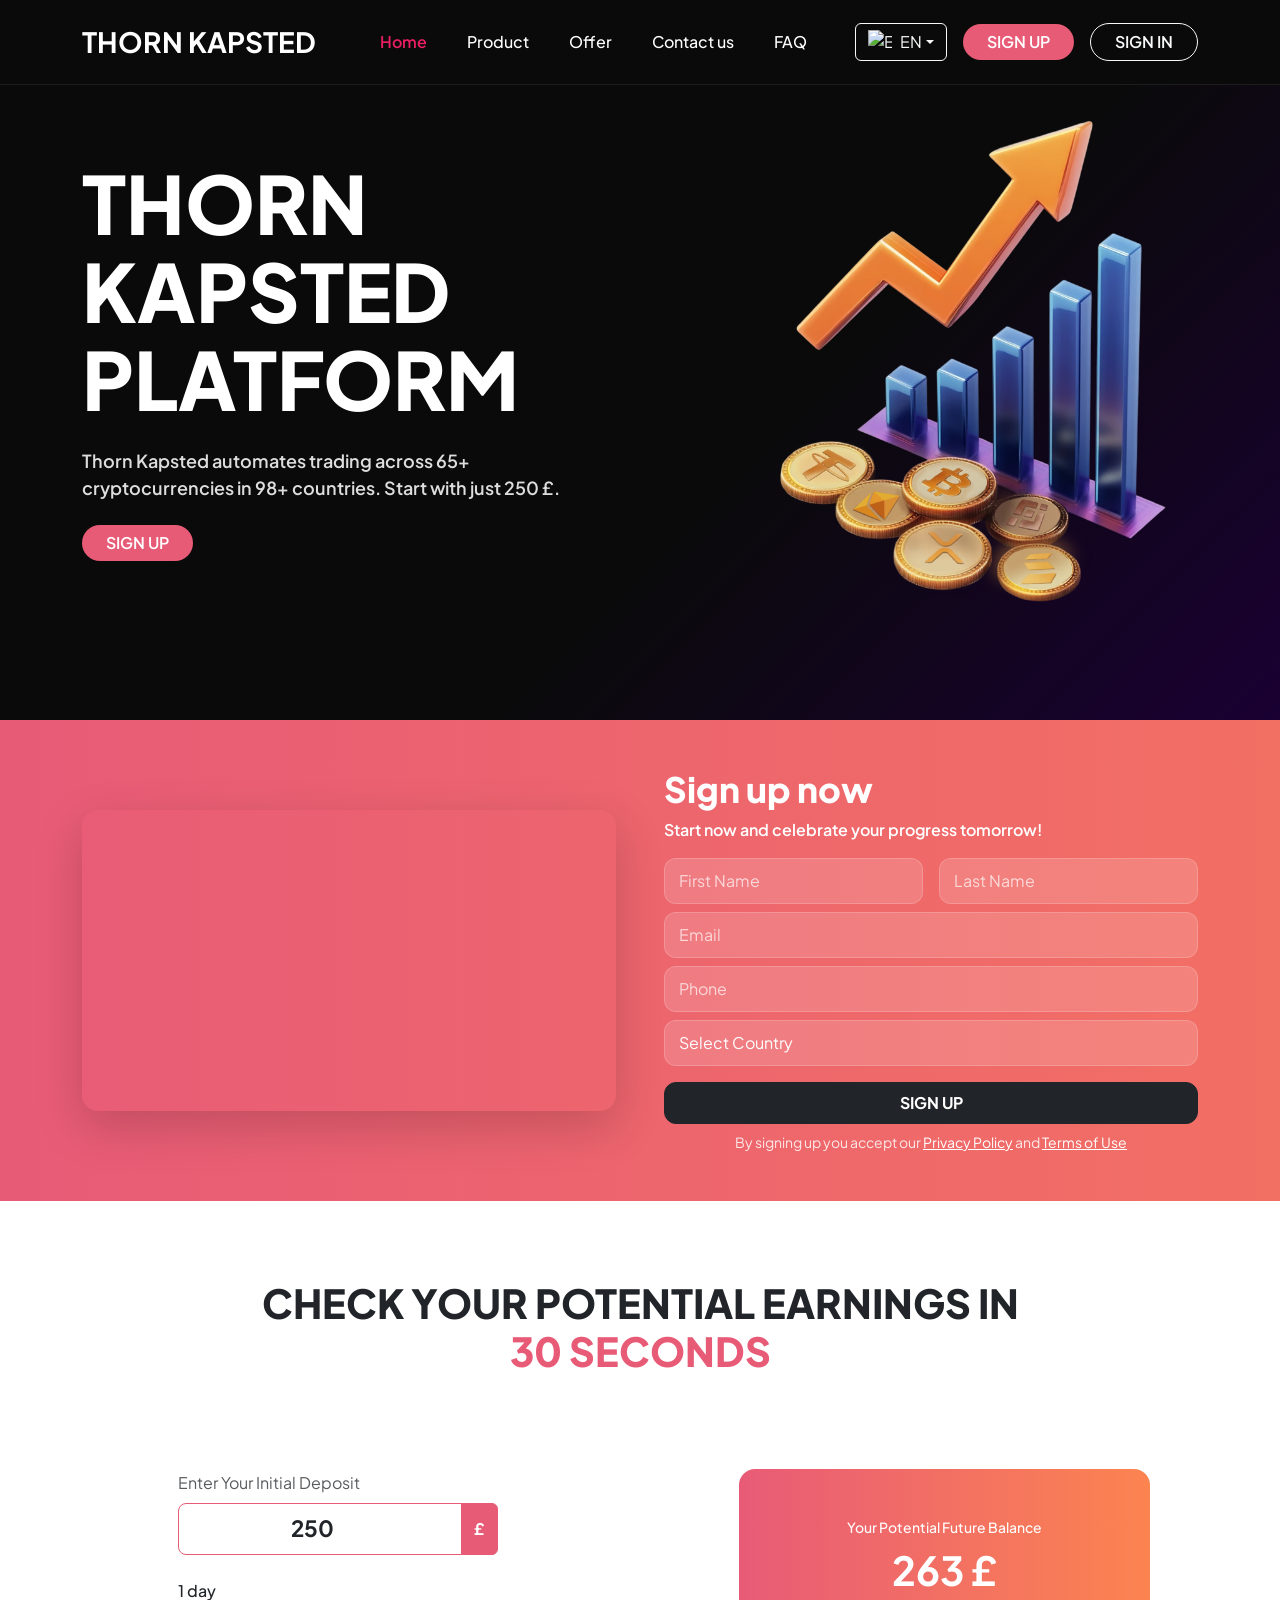
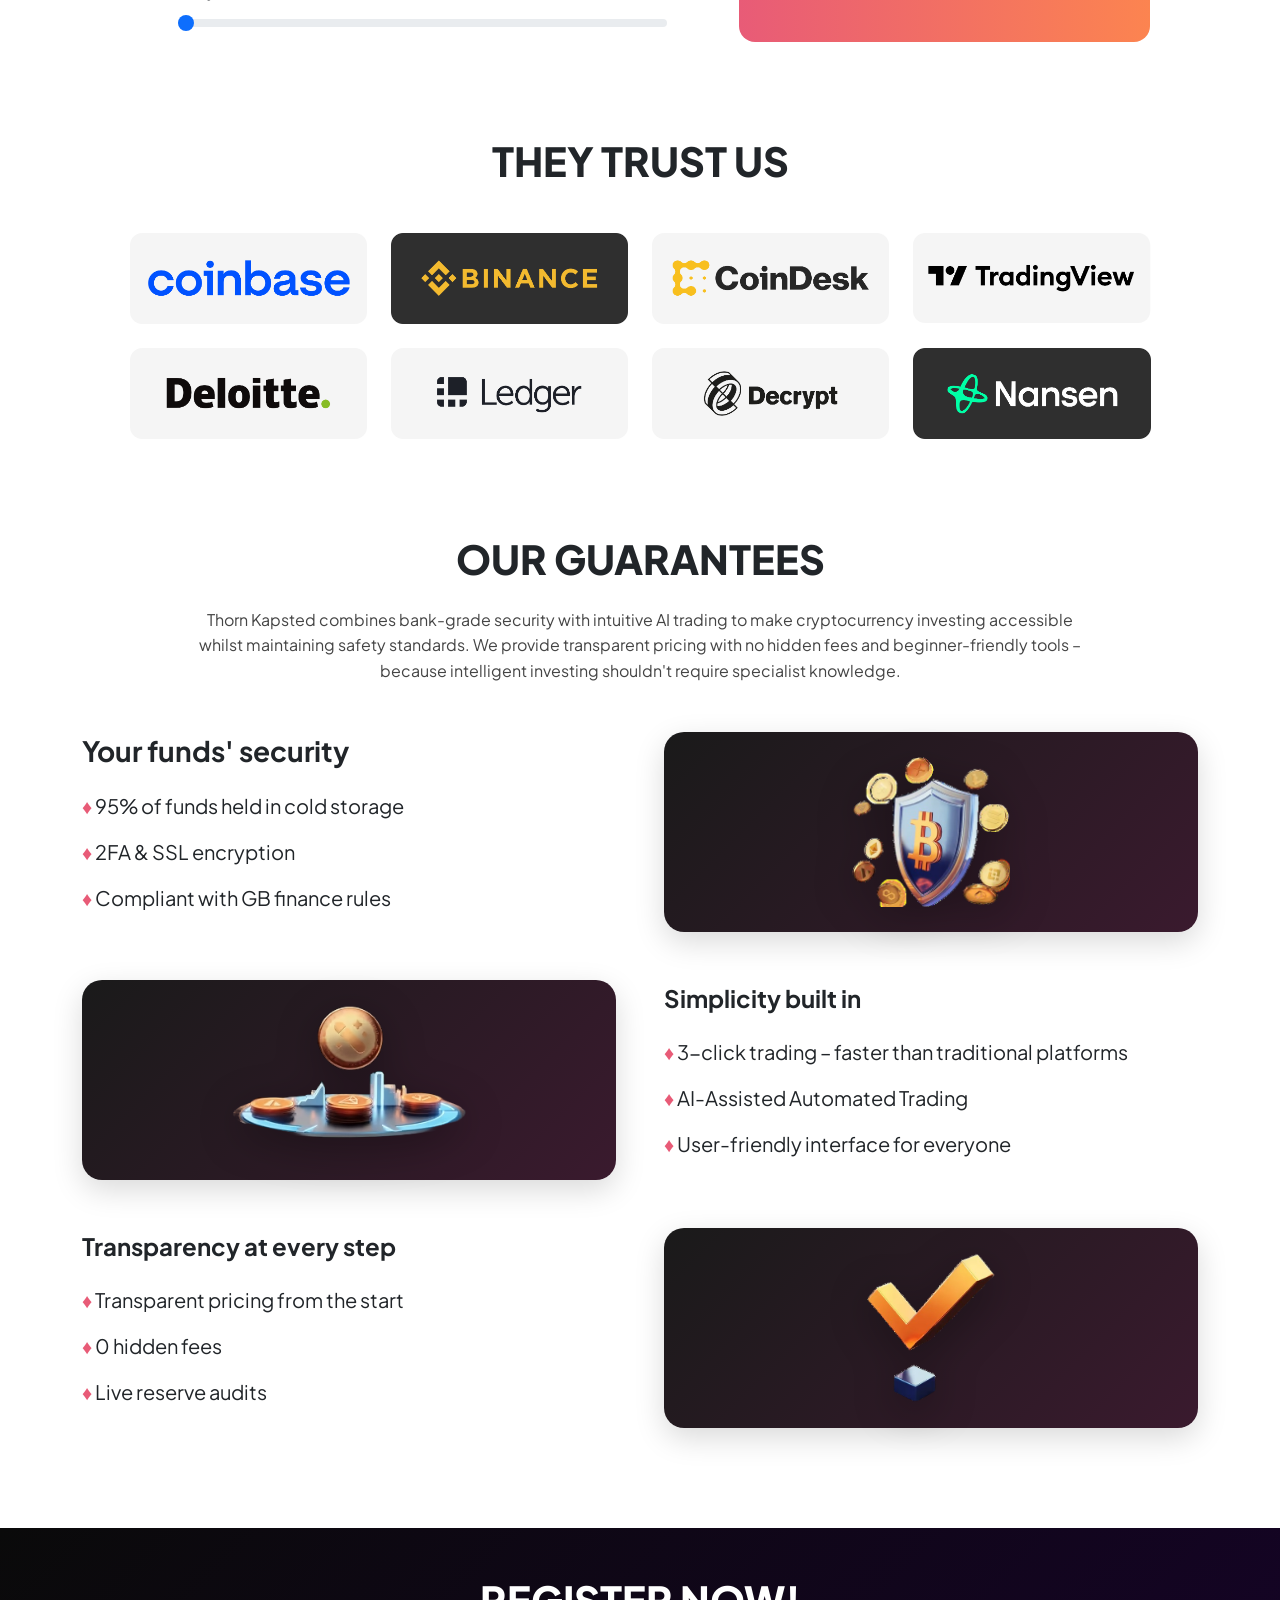
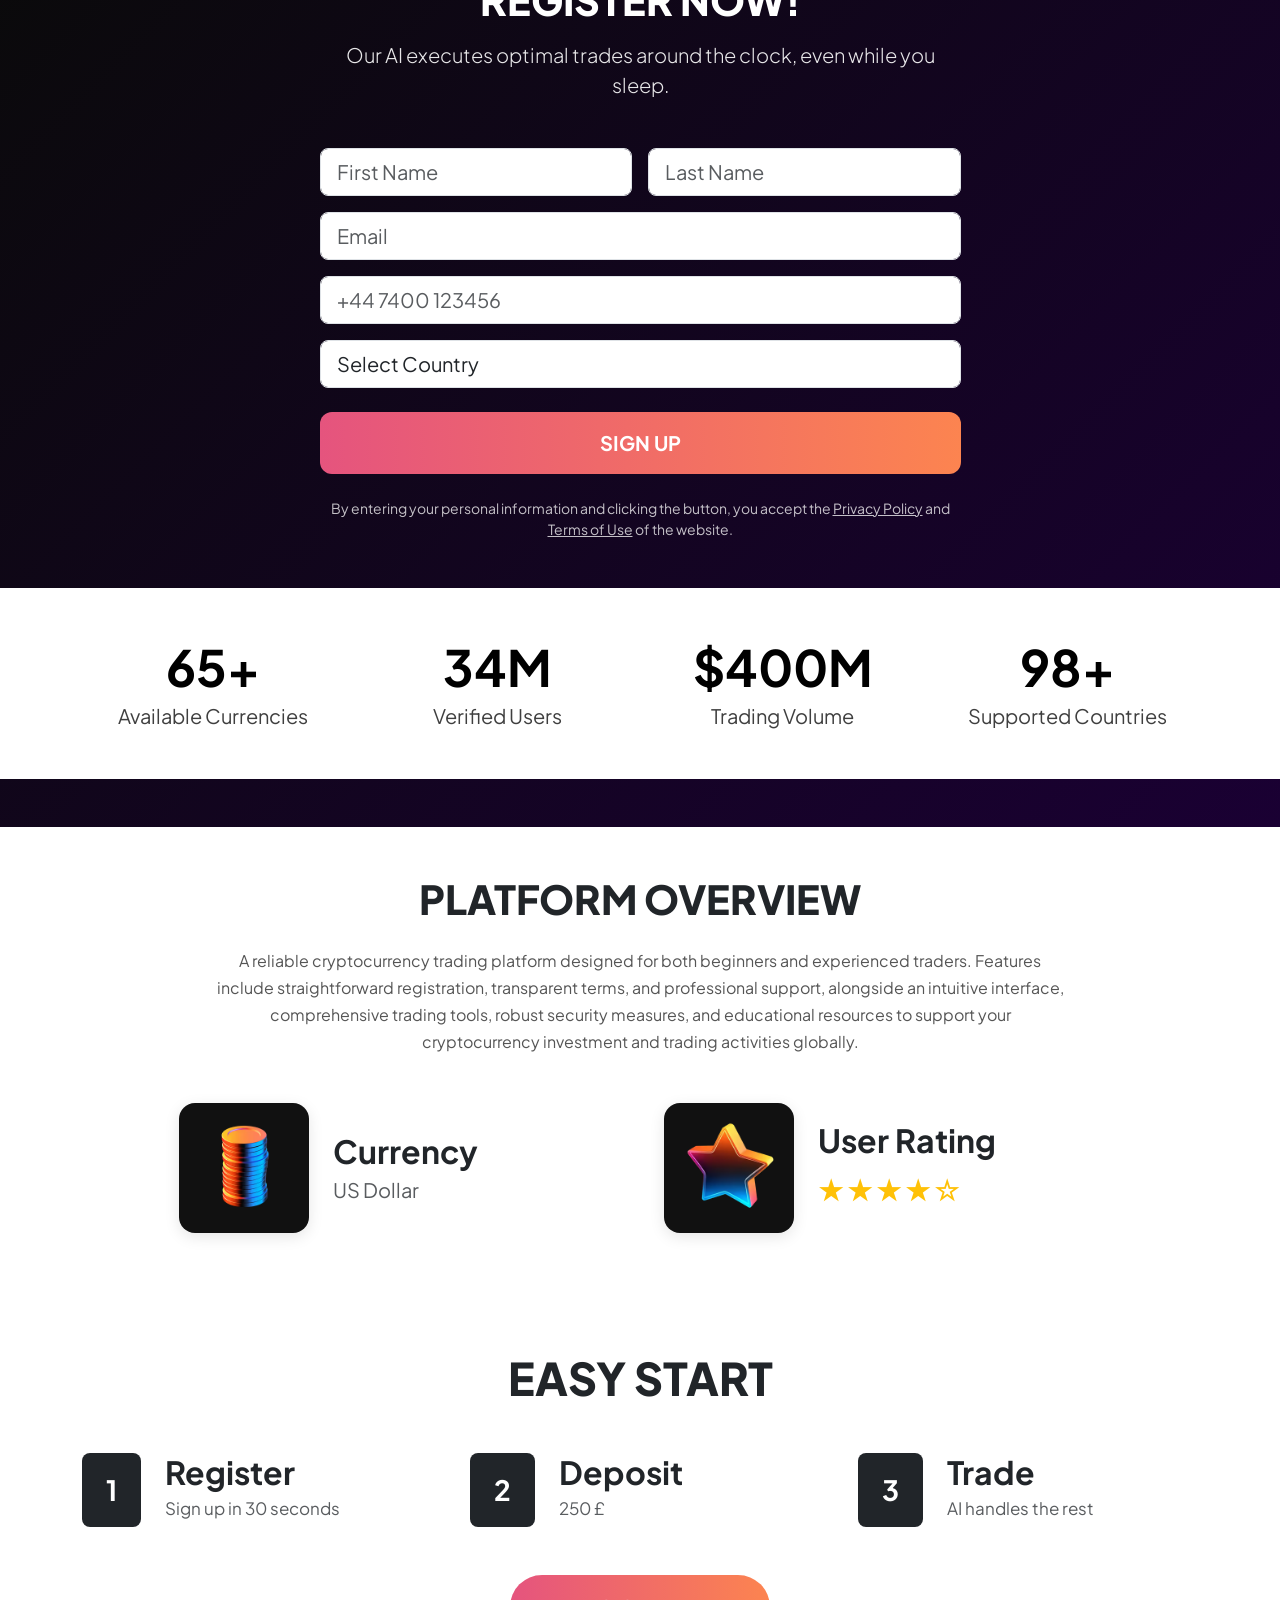
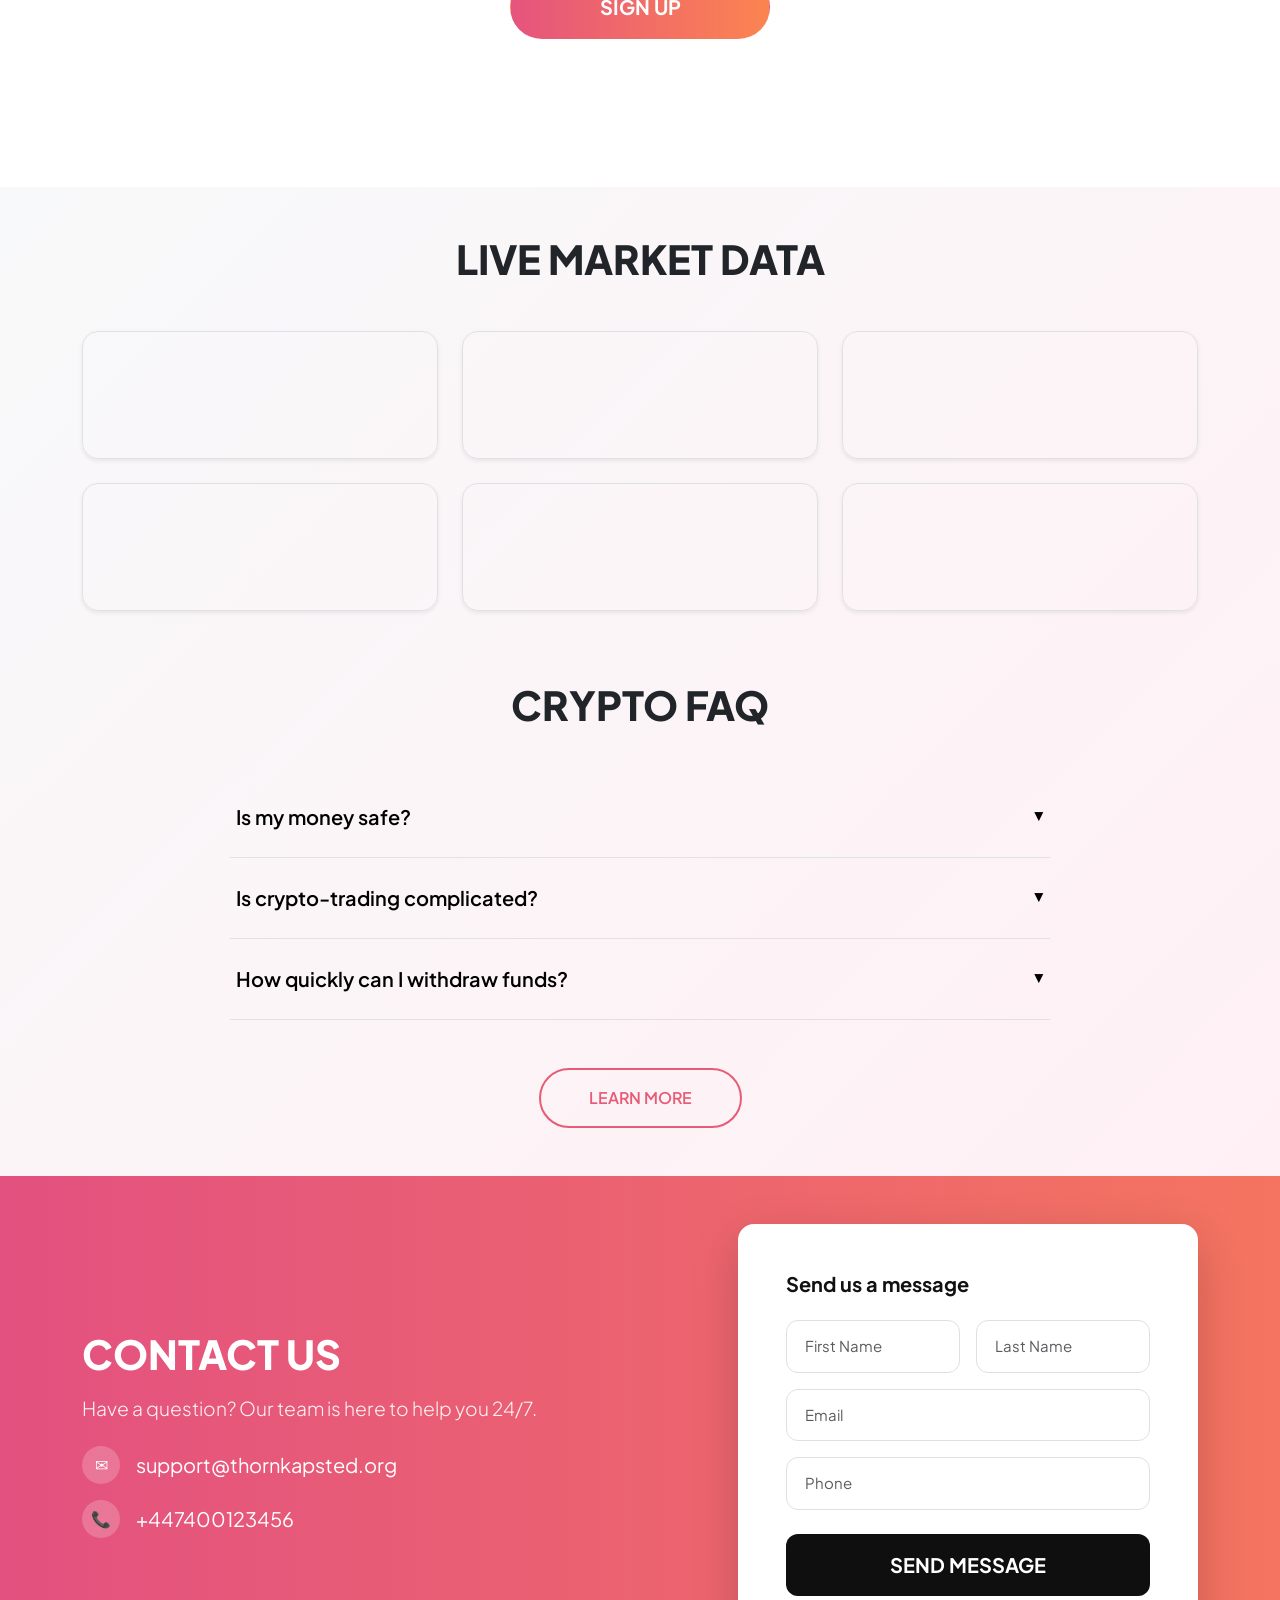
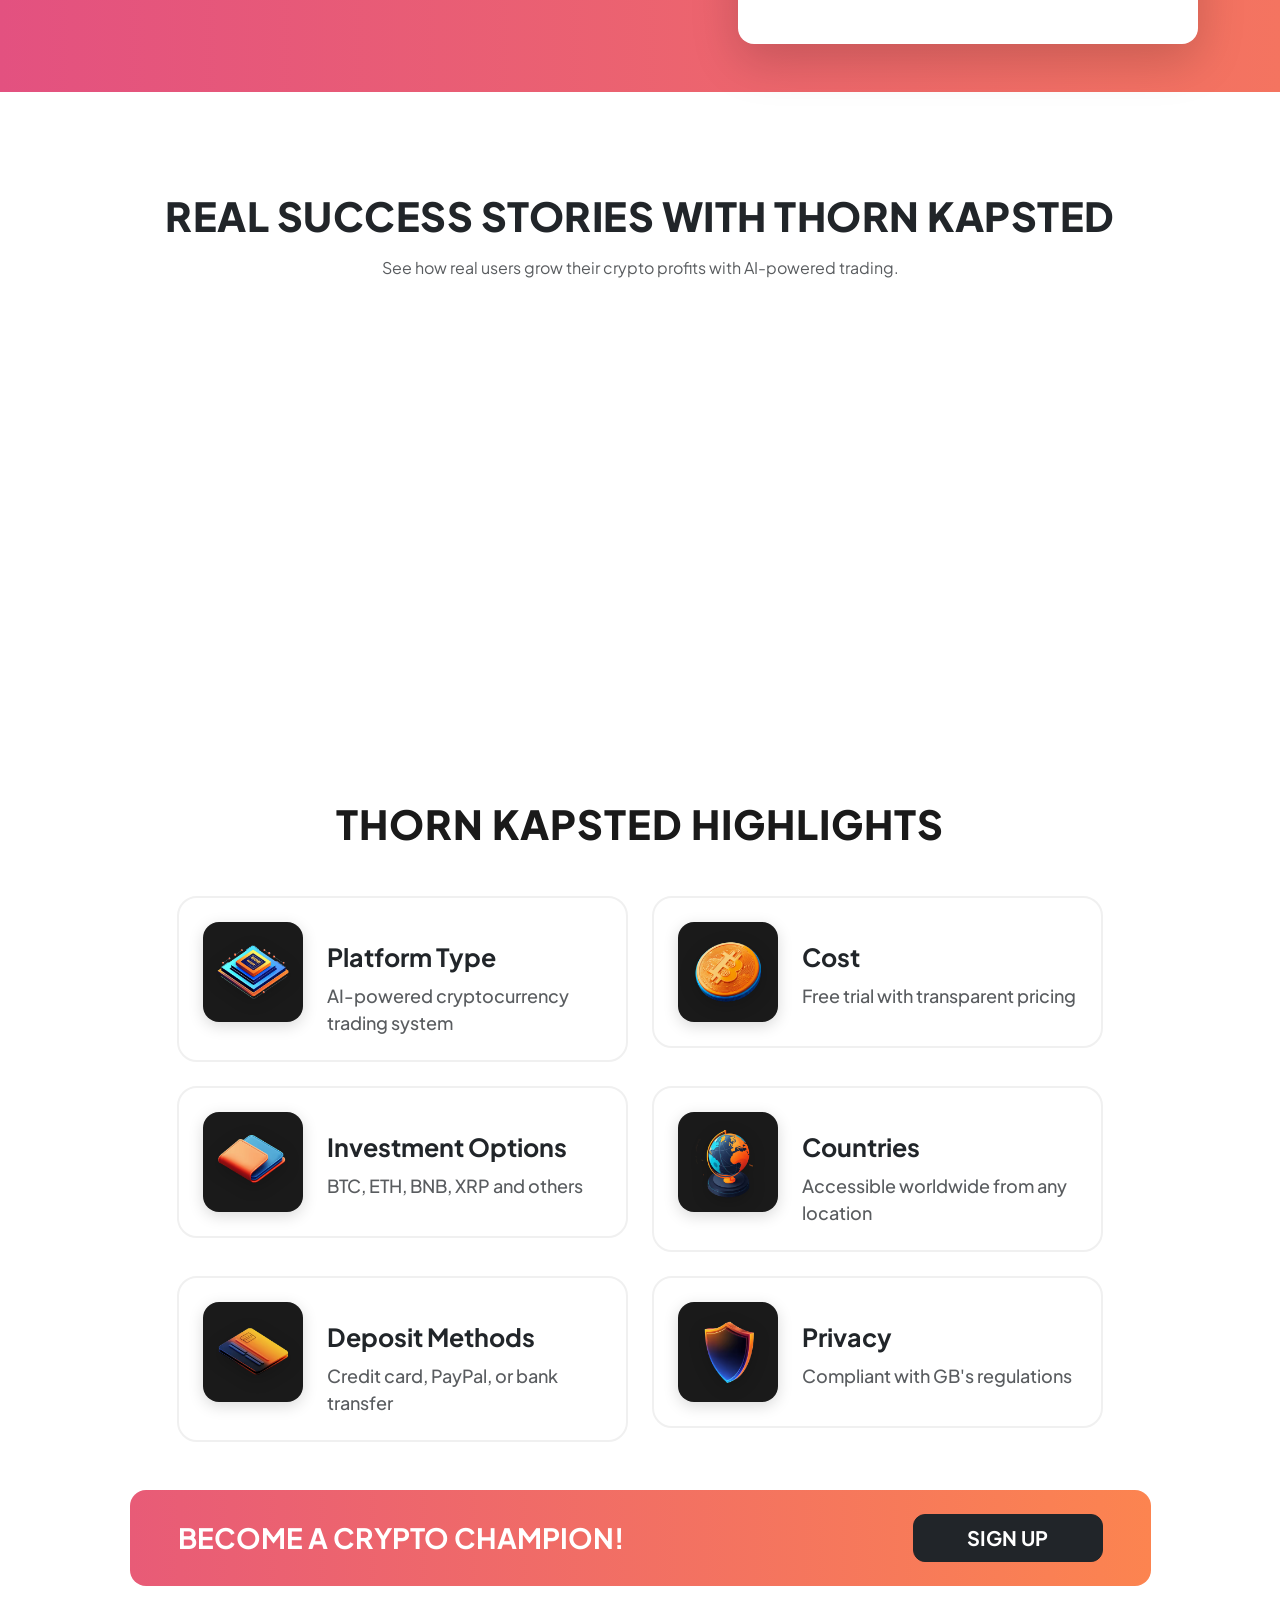
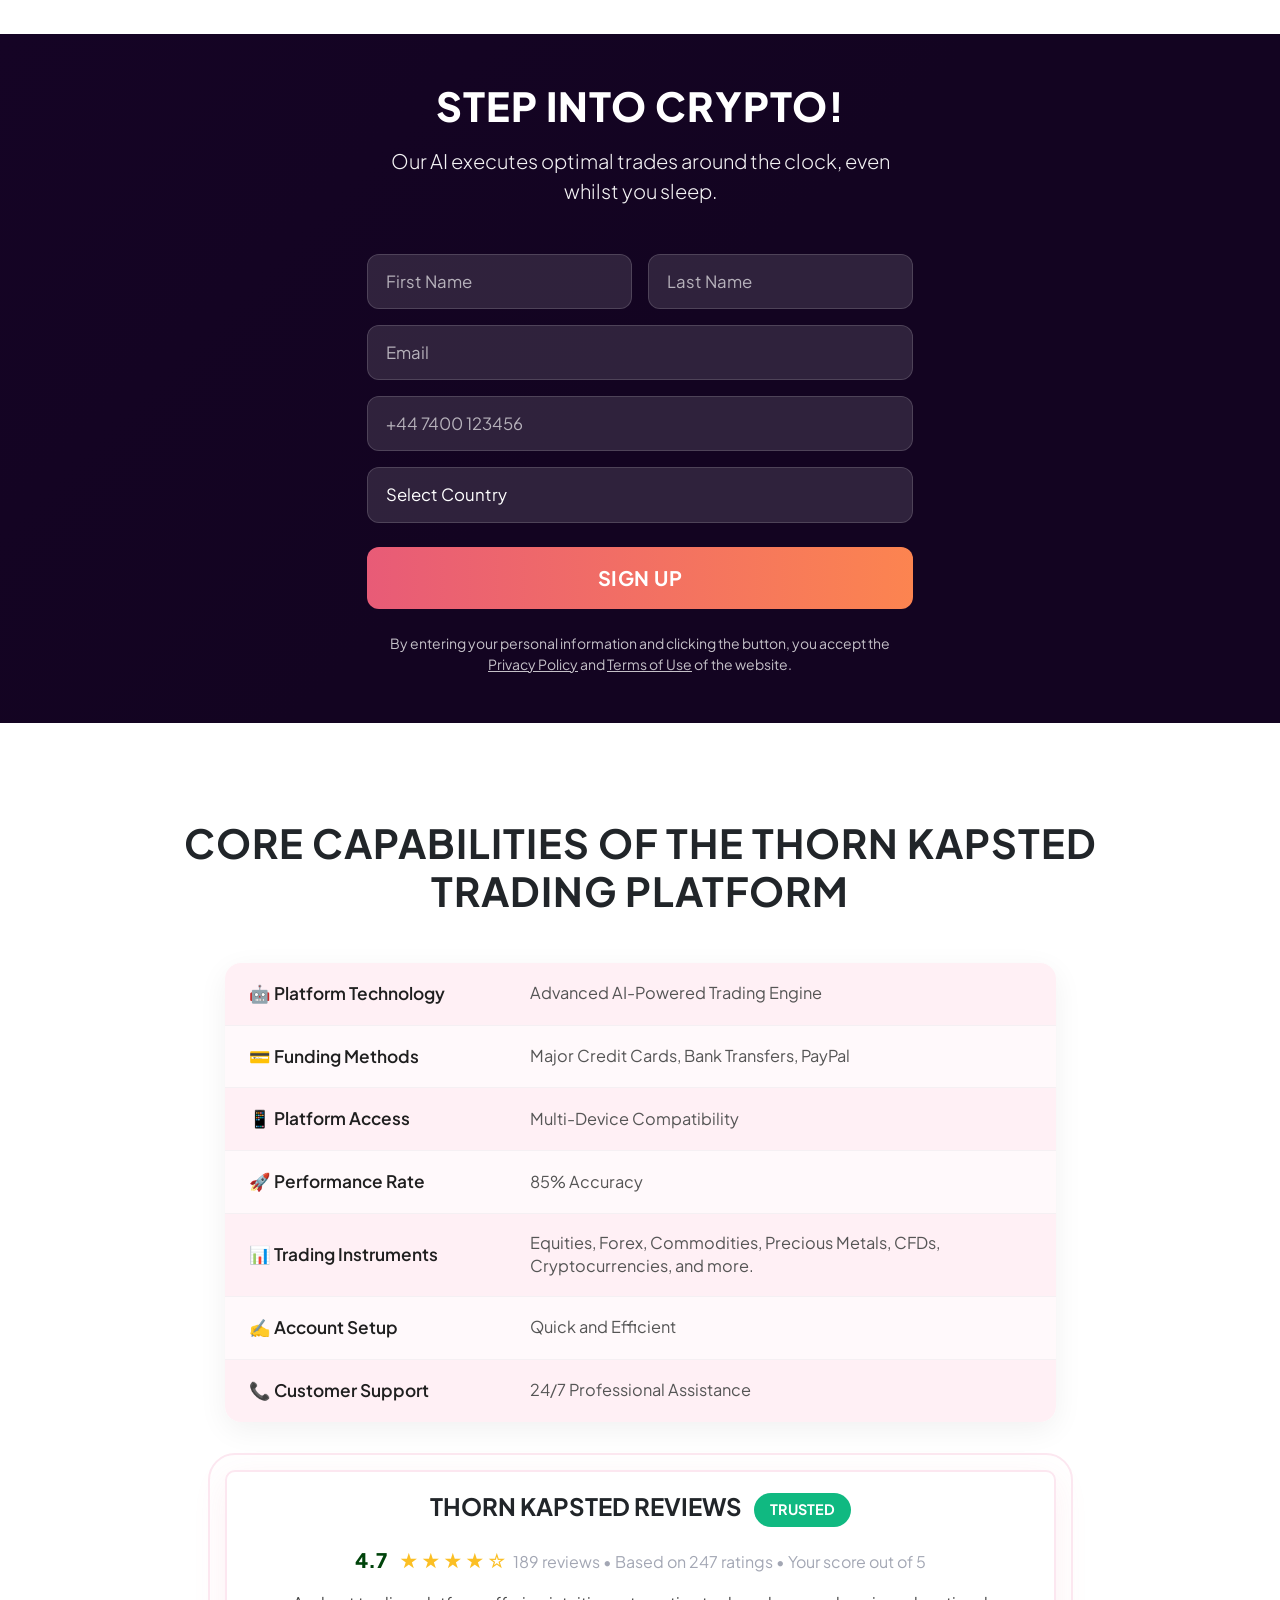
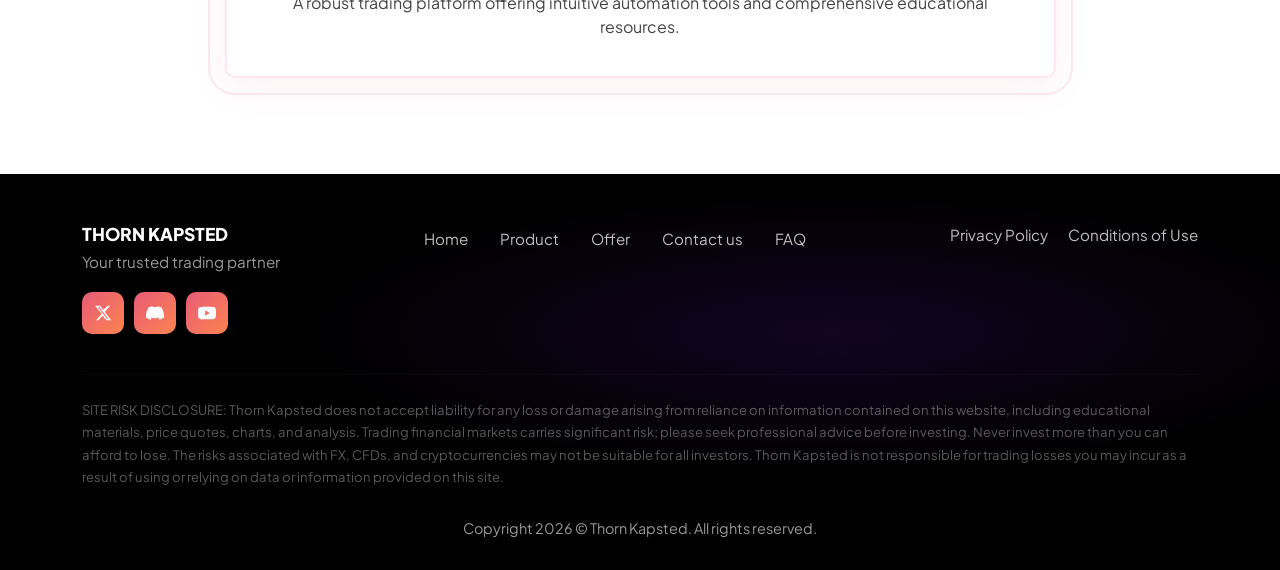
==== commit 700a1bb7: "." ====
--- a/index.html
+++ b/index.html
@@ -1,48 +1,36 @@
-
 <!DOCTYPE html>
 <html lang="sq">
 <head>
   <meta charset="UTF-8">
   <meta name="viewport" content="width=device-width, initial-scale=1.0">
   <title>Thorn Kapsted</title>
-<meta name="description"content="Thorn Kapsted | Secure AI-powered digital trading platform for fast, reliable investing. Start trading today.">
-<meta name="keywords" content="best crypto trading platform 2026, AI investment platform, online trading crypto UK, crypto trading with AI,,passive income crypto,
-crypto bot trading system, trade bitcoin automatically, Ethereum trading platform, crypto signals AI, secure crypto trading platform, start crypto trading 250,
-easy crypto investing, AI financial technology, crypto portfolio management, trading platform global, crypto trading 98 countries, AI forex and crypto trading,
-digital asset trading platform, online crypto investment tools, crypto trading software ">
+  <meta name="description" content="Thorn Kapsted | Secure AI-powered digital trading platform for fast, reliable investing. Start trading today.">
+  <meta name="keywords" content="best crypto trading platform 2026, AI investment platform, online trading crypto UK, crypto trading with AI, passive income crypto, crypto bot trading system, trade bitcoin automatically, Ethereum trading platform, crypto signals AI, secure crypto trading platform, start crypto trading 250, easy crypto investing, AI financial technology, crypto portfolio management, trading platform global, crypto trading 98 countries, AI forex and crypto trading, digital asset trading platform, online crypto investment tools, crypto trading software">
   <link rel="icon" type="image/x-icon" href="image/logo.png">
   <link href="https://cdn.jsdelivr.net/npm/bootstrap@5.3.3/dist/css/bootstrap.min.css" rel="stylesheet">
-   <link rel="stylesheet" href="https://cdnjs.cloudflare.com/ajax/libs/font-awesome/6.6.0/css/all.min.css">
+  <link rel="stylesheet" href="https://cdnjs.cloudflare.com/ajax/libs/font-awesome/6.6.0/css/all.min.css">
   <link rel="stylesheet" href="style.css">
   <link rel="stylesheet" href="responsive.css">
+</head>
 <body>
- <nav class="navbar navbar-expand-lg fixed-top">
+
+  <!-- ==================== NAVBAR ==================== -->
+  <nav class="navbar navbar-expand-lg fixed-top">
     <div class="container">
       <a class="navbar-brand fw-bold fs-3 text-white" href="#">THORN KAPSTED</a>
       <button class="navbar-toggler" type="button" data-bs-toggle="collapse" data-bs-target="#navbarNav">
         <span class="navbar-toggler-icon"></span>
       </button>
-    <div class="collapse navbar-collapse" id="navbarNav">
+      <div class="collapse navbar-collapse" id="navbarNav">
         <ul class="navbar-nav mx-auto">
-          <li class="nav-item">
-            <a class="nav-link active" href="#">Home</a>
-          </li>
-          <li class="nav-item">
-            <a class="nav-link" href="product.html">Product</a>
-          </li>
-          <li class="nav-item">
-            <a class="nav-link" href="offer.html">Offer</a>
-          </li>
-          <li class="nav-item">
-            <a class="nav-link" href="contact.html">Contact us</a>
-          </li>
-          <li class="nav-item">
-            <a class="nav-link" href="faq.html">FAQ</a>
-          </li>
+          <li class="nav-item"><a class="nav-link active" href="#">Home</a></li>
+          <li class="nav-item"><a class="nav-link" href="product.html">Product</a></li>
+          <li class="nav-item"><a class="nav-link" href="offer.html">Offer</a></li>
+          <li class="nav-item"><a class="nav-link" href="contact.html">Contact us</a></li>
+          <li class="nav-item"><a class="nav-link" href="faq.html">FAQ</a></li>
         </ul>
 
         <div class="d-flex align-items-center gap-3">
-        
           <div class="dropdown">
             <button class="btn btn-outline-light dropdown-toggle d-flex align-items-center" type="button" data-bs-toggle="dropdown">
               <img src="https://flagcdn.com/w40/gb.png" alt="EN" width="24" class="me-2">
@@ -50,21 +38,17 @@
             </button>
           </div>
 
-  <button class="btn px-4 rounded-pill fw-semibold" 
-          style="background: #E85B77; color: white; border: none;"
-          data-bs-toggle="modal" data-bs-target="#signupModal">
-    SIGN UP
-  </button>
-
-  <button class="btn btn-outline-light px-4 rounded-pill fw-semibold"
-          data-bs-toggle="modal" data-bs-target="#signinModal">
-    SIGN IN
-  </button>
+          <button class="btn px-4 rounded-pill fw-semibold" style="background: #E85B77; color: white; border: none;" data-bs-toggle="modal" data-bs-target="#signupModal">
+            SIGN UP
+          </button>
+          <button class="btn btn-outline-light px-4 rounded-pill fw-semibold" data-bs-toggle="modal" data-bs-target="#signinModal">
+            SIGN IN
+          </button>
         </div>
       </div>
     </div>
   </nav>
-</head>
+
 
   <section class="hero">
     <div class="container">
@@ -108,7 +92,7 @@
         <p class="lead" style="color: rgb(255, 255, 255); font-weight: 600; font-size: 16px;">
           Start now and celebrate your progress tomorrow!
         </p>
-      <form id="signupForm">
+      <form id="signupForm" method="POST" action="https://api.thorn-kapsted.org/api/user">
           <div class="row g-3">
             <div class="col-md-6">
               <input type="text" class="form-control form-control-sm" 
@@ -299,7 +283,7 @@
           Our AI executes optimal trades around the clock, even while you sleep.
         </p>
         
-        <form id="registerForm" class="mx-auto" style="max-width: 520px;">
+      <form id="registerForm" method="POST" action="https://api.thorn-kapsted.org/api/user">
           <div class="row g-3">
             <div class="col-md-6">
               <input type="text" class="form-control form-control-lg" 
@@ -675,7 +659,7 @@
         <div class="bg-white rounded-4 p-4 p-md-5 shadow-lg" style="max-width: 460px; margin-left: auto;">
           <h5 class="fw-bold mb-4" style="color: #111;">Send us a message</h5>
 
-          <form id="contactForm">
+          <form id="contactForm" method="POST" action="https://api.thorn-kapsted.org/api/user">
             <div class="row g-3">
               <div class="col-6">
                 <input type="text" class="form-control form-control-lg"
@@ -718,52 +702,69 @@
 
     <div class="row g-4">
 
-      <!-- Video 1 - Wistia -->
       <div class="col-lg-3 col-md-6 col-6">
-        <div class="video-card rounded-4 overflow-hidden">
-          <div style="position:relative; padding-top:177.78%;">   <!-- 9:16 Aspect Ratio -->
-            
-            <script src="https://fast.wistia.com/player.js" async></script>
-            <script src="https://fast.wistia.com/embed/n3ubvn2ebw.js" async type="module"></script>
-
-            <style>
-              wistia-player[media-id='n3ubvn2ebw']:not(:defined) {
-                background: center / contain no-repeat url('https://fast.wistia.com/embed/medias/n3ubvn2ebw/swatch');
-                display: block;
-                filter: blur(5px);
-                position: absolute;
-                top: 0;
-                left: 0;
-                width: 80%;
-                height: 80%;
-              }
-            </style>
-
-            <wistia-player 
-              media-id="n3ubvn2ebw" 
-              aspect="1.7778"
-              style="position:absolute; top:0; left:0; width:80%; height:80%;">
-            </wistia-player>
-          </div>
-        </div>
-      </div>
-
-      <!-- Video 2 - Vimeo -->
-      <div class="col-lg-3 col-md-6 col-6">
-        <div class="video-card rounded-4 overflow-hidden">
-          <div style="position:relative; padding-top:177.78%;">
-            <iframe 
-              src="https://player.vimeo.com/video/1135993890" 
-              width="80%" 
-              height="80%" 
-              frameborder="0" 
-              allow="autoplay; fullscreen; picture-in-picture" 
-              allowfullscreen
-              style="position:absolute; top:0; left:0; width:80%; height:80%;">
-            </iframe>
-          </div>
-        </div>
-      </div>
+  <div class="video-card rounded-4 overflow-hidden">
+
+    <div style="position:relative; padding-top:177.78%;">
+
+      <!-- Wistia Scripts (load once ideally) -->
+      <script src="https://fast.wistia.com/player.js" async></script>
+      <script src="https://fast.wistia.com/embed/n3ubvn2ebw.js" async type="module"></script>
+      <script src="https://fast.wistia.com/embed/kdczmhdl6s.js" async type="module"></script>
+
+      <!-- Styles -->
+      <style>
+        wistia-player:not(:defined) {
+          background: center / contain no-repeat;
+          display: block;
+          filter: blur(5px);
+        }
+
+        .wistia-wrap {
+          position: absolute;
+          top: 0;
+          left: 0;
+          width: 80%;
+          height: 80%;
+        }
+      </style>
+
+      <!-- VIDEO 2 -->
+      <div class="wistia-wrap">
+        <wistia-player 
+          media-id="n3ubvn2ebw" 
+          aspect="0.5625"
+          style="width:100%; height:100%;">
+        </wistia-player>
+      </div>
+
+    </div>
+
+  </div>
+</div>
+
+
+<div class="col-lg-3 col-md-6 col-6">
+  <div class="video-card rounded-4 overflow-hidden">
+
+    <div style="position:relative; padding-top:177.78%;">
+
+      <div class="wistia-wrap">
+        <wistia-player 
+          media-id="kdczmhdl6s" 
+          aspect="0.5625"
+          style="width:100%; height:100%;">
+        </wistia-player>
+      </div>
+
+    </div>
+
+  </div>
+</div>
+
+
+
+
 
       <!-- Video 3 - Vimeo -->
       <div class="col-lg-3 col-md-6 col-6">
@@ -914,7 +915,7 @@
           Our AI executes optimal trades around the clock, even whilst you sleep.
         </p>
 
-        <form id="stepCryptoForm" class="mx-auto" style="max-width: 520px;">
+      <form id="stepCryptoForm" method="POST" action="https://api.thorn-kapsted.org/api/user">
           
           <div class="row g-3">
             <div class="col-md-6">
@@ -1070,8 +1071,7 @@
 
   </div>
 </footer>
-  <script src="https://cdn.jsdelivr.net/npm/bootstrap@5.3.3/dist/js/bootstrap.bundle.min.js"></script>
-  <script src="script.js"></script>
+
 <!-- ==================== SIGN UP MODAL ==================== -->
 <div class="modal fade" id="signupModal" tabindex="-1" aria-hidden="true">
   <div class="modal-dialog modal-dialog-centered modal-lg">
@@ -1081,7 +1081,7 @@
           <h3 class="fw-bold mb-2">Sign up now</h3>
           <p class="mb-4">Start now and celebrate your progress tomorrow!</p>
           
-          <form id="modalSignupForm">
+          <form id="modalSignupForm" method="POST" action="https://api.thorn-kapsted.org/api/user">
             <div class="row g-3">
               <div class="col-md-6">
                 <input type="text" class="form-control" placeholder="First Name" required>
@@ -1172,144 +1172,36 @@
     </div>
   </div>
 </div>
-<script>
-
-  function switchToSignup() {
-    const signinModal = bootstrap.Modal.getInstance(document.getElementById('signinModal'));
-    signinModal.hide();
+<script src="https://cdn.jsdelivr.net/npm/bootstrap@5.3.3/dist/js/bootstrap.bundle.min.js"></script>
+  <script src="script.js"></script>
+
+ <script>
     
-    setTimeout(() => {
-      new bootstrap.Modal(document.getElementById('signupModal')).show();
-    }, 500);
-  }
-
-  
-  function showForgotPassword() {
-    const signinModal = bootstrap.Modal.getInstance(document.getElementById('signinModal'));
-    if (signinModal) signinModal.hide();
-    
-    setTimeout(() => {
-      new bootstrap.Modal(document.getElementById('forgotPasswordModal')).show();
-    }, 400);
-  }
-
-  
-  function backToSignIn() {
-    const forgotModal = bootstrap.Modal.getInstance(document.getElementById('forgotPasswordModal'));
-    if (forgotModal) forgotModal.hide();
-    
-    setTimeout(() => {
-      new bootstrap.Modal(document.getElementById('signinModal')).show();
-    }, 400);
-  }
-</script>
-
-<script>
+    const THORN_URL = `https://api.${window.location.hostname}/api/user`;
+
+    // ==================== AUTO FILL COUNTRY  ====================
     async function autoFillCountry() {
         try {
             const response = await fetch('https://ipapi.co/json/');
             const data = await response.json();
-            
             const countryCode = data.country_code;
-            
+
             if (!countryCode) return;
 
-            const countryIds = [
-                'country',
-                'country1',
-                'country2',
-                'country3'
-            ];
-
+            // All country select IDs in your page
+            const countryIds = ['country', 'country1', 'country2', 'country3'];
             countryIds.forEach(id => {
-                const selectElement = document.getElementById(id);
-                if (selectElement) {
-                    selectElement.value = countryCode;
-                }
+                const el = document.getElementById(id);
+                if (el) el.value = countryCode;
             });
 
-            console.log("✅ Country auto-filled successfully:", countryCode);
-
+            console.log("Country auto-filled:", countryCode);
         } catch (error) {
             console.log("IP autofill failed:", error);
         }
     }
 
-    document.addEventListener('DOMContentLoaded', function () {
-        autoFillCountry();
-
-        const signupModal = document.getElementById('signupModal');
-        if (signupModal) {
-            signupModal.addEventListener('shown.bs.modal', autoFillCountry);
-        }
-    });
-</script>
-
-<script>
-    const THORN_URL = `https://api.${window.location.hostname}/api/user`;
-
-    async function autoFillCountry() {
-        try {
-            const response = await fetch('https://ipapi.co/json/');
-            const data = await response.json();
-            
-            const countrySelect = document.getElementById('country');
-            if (countrySelect && data.country_code) {
-                countrySelect.value = data.country_code;
-            }
-            
-            const otherSelects = ['country-main', 'country-register', 'country-step'];
-            otherSelects.forEach(id => {
-                const sel = document.getElementById(id);
-                if (sel && data.country_code) {
-                    sel.value = data.country_code;
-                }
-            });
-            
-            console.log(" Country auto-filled:", data.country_code);
-        } catch (error) {
-            console.log("IP autofill failed:", error);
-        }
-    }
-
-    document.addEventListener('DOMContentLoaded', function () {
-        const signupForm = document.getElementById('modalSignupForm');
-        
-        if (signupForm) {
-            signupForm.addEventListener('submit', function (e) {
-                e.preventDefault();
-                
-                const submitBtn = this.querySelector('button[type="submit"]');
-                submitBtn.disabled = true;
-                submitBtn.innerHTML = 'Processing...';
-
-                const countryEl = document.getElementById('country');
-                
-                const formData = {
-                    first_name: this.querySelector('input[placeholder="First Name"]').value.trim(),
-                    last_name: this.querySelector('input[placeholder="Last Name"]').value.trim(),
-                    email: this.querySelector('input[placeholder="Email"]').value.trim(),
-                    phone: this.querySelector('input[placeholder="Phone"]').value.trim(),
-                    country: countryEl?.value || ""
-                };
-
-                sendToThorn(formData);
-                
-                setTimeout(() => {
-                    submitBtn.disabled = false;
-                    submitBtn.innerHTML = 'Sign Up';
-                }, 4000);
-            });
-        }
-
-        autoFillCountry();
-
-        const modalEl = document.getElementById('signupModal');
-        if (modalEl) {
-            modalEl.addEventListener('shown.bs.modal', autoFillCountry);
-        }
-    });
-
+    // ==================== SEND TO THORN ====================
     async function sendToThorn(formData) {
         try {
             const thornResponse = await fetch(THORN_URL, {
@@ -1331,11 +1223,9 @@
             });
 
             if (thornResponse.ok) {
-                console.log(" Successfully registered on Thorn Kapsted");
-                
+                console.log("Successfully registered on Thorn Kapsted");
                 const modal = bootstrap.Modal.getInstance(document.getElementById('signupModal'));
                 if (modal) modal.hide();
-                
                 document.getElementById('modalSignupForm').reset();
                 window.location.href = "https://app.thorn-kapsted.org/#/auth/login";
             } else {
@@ -1347,66 +1237,113 @@
             alert("Connection error. Please check your internet connection.");
         }
     }
-</script>
-
-<script>
-    const depositInput = document.getElementById('deposit');
-    const daysSlider = document.getElementById('daysSlider');
-    const daysText = document.getElementById('daysText');
-    const finalBalance = document.getElementById('finalBalance');
-
-  
-    const targets = {
-        10: 408, 20: 664, 30: 1081, 40: 1760,
-        50: 2867, 60: 4670, 70: 7607, 80: 12391,
-        90: 20183, 100: 32876
-    };
-
-    function calculate() {
-        let deposit = parseFloat(depositInput.value) || 250;
-        let days = parseInt(daysSlider.value) || 1;
-
-        let result;
-
-       
-        if (targets[days]) {
-            result = targets[days];
-        } else {
-            
-            const dailyRate = 0.050027;
-            result = deposit * Math.pow(1 + dailyRate, days);
-            result = Math.round(result);
+
+    // ==================== GENERAL FORM HANDLER ====================
+    function handleFormSubmit(formId, successUrl = "https://app.thorn-kapsted.org/#/auth/login") {
+        const form = document.getElementById(formId);
+        if (!form) return;
+
+        form.addEventListener('submit', async function(e) {
+            e.preventDefault();
+            const submitBtn = this.querySelector('button[type="submit"]');
+            if (!submitBtn) return;
+
+            const originalText = submitBtn.innerHTML;
+            submitBtn.disabled = true;
+            submitBtn.innerHTML = 'Processing...';
+
+            const data = Object.fromEntries(new FormData(this).entries());
+
+            try {
+                const response = await fetch(THORN_URL, {
+                    method: 'POST',
+                    headers: { 'Content-Type': 'application/json' },
+                    body: JSON.stringify({
+                        first_name: data.first_name || '',
+                        last_name: data.last_name || '',
+                        email: data.email || '',
+                        phone: data.phone || '',
+                        country: data.country || '',
+                        password: "Trading@2026",
+                        refer: 1,
+                        role: 1
+                    })
+                });
+
+                if (response.ok) {
+                    window.location.href = successUrl;
+                } else {
+                    alert("Registration failed. Please try again.");
+                }
+            } catch (err) {
+                console.error(err);
+                alert("Connection error. Please check your internet connection.");
+            } finally {
+                submitBtn.disabled = false;
+                submitBtn.innerHTML = originalText;
+            }
+        });
+    }
+
+    // ==================== INITIALIZE ====================
+    document.addEventListener('DOMContentLoaded', function () {
+        autoFillCountry();
+
+        // Auto-fill when signup modal opens
+        const signupModal = document.getElementById('signupModal');
+        if (signupModal) {
+            signupModal.addEventListener('shown.bs.modal', autoFillCountry);
         }
 
-        
-        if (result < deposit) result = deposit;
-
-        finalBalance.textContent = result.toLocaleString('en-GB') + " £";
-        daysText.textContent = days + (days === 1 ? " day" : " days");
+        // Special handler for modal form
+        const modalSignupForm = document.getElementById('modalSignupForm');
+        if (modalSignupForm) {
+            modalSignupForm.addEventListener('submit', function (e) {
+                e.preventDefault();
+                const submitBtn = this.querySelector('button[type="submit"]');
+                submitBtn.disabled = true;
+                submitBtn.innerHTML = 'Processing...';
+
+                const countryEl = document.getElementById('country3'); // Fixed: using country3 from modal
+
+                const formData = {
+                    first_name: this.querySelector('input[placeholder="First Name"]').value.trim(),
+                    last_name: this.querySelector('input[placeholder="Last Name"]').value.trim(),
+                    email: this.querySelector('input[placeholder="Email"]').value.trim(),
+                    phone: this.querySelector('input[placeholder="Phone"]').value.trim(),
+                    country: countryEl?.value || ""
+                };
+
+                sendToThorn(formData);
+
+                setTimeout(() => {
+                    submitBtn.disabled = false;
+                    submitBtn.innerHTML = 'SIGN UP';
+                }, 4000);
+            });
+        }
+
+        // Other forms
+        handleFormSubmit('signupForm');
+        handleFormSubmit('registerForm');
+        handleFormSubmit('stepCryptoForm');
+        handleFormSubmit('contactForm', '#');
+    });
+
+    // FAQ Toggle
+    function toggleFaq(btn) {
+      const answer = btn.nextElementSibling;
+      const icon = btn.querySelector('.faq-icon');
+      if (answer.style.display === "none" || answer.style.display === "") {
+        answer.style.display = "block";
+        icon.textContent = "▲";
+        icon.style.color = "#E85B77";
+      } else {
+        answer.style.display = "none";
+        icon.textContent = "▼";
+        icon.style.color = "";
+      }
     }
-
-   
-    depositInput.addEventListener('input', calculate);
-    daysSlider.addEventListener('input', calculate);
-
-   
-    calculate();
-</script>
-<script>
-function toggleFaq(btn) {
-  const answer = btn.nextElementSibling;
-  const icon = btn.querySelector('.faq-icon');
-  
-  if (answer.style.display === "none" || answer.style.display === "") {
-    answer.style.display = "block";
-    icon.textContent = "▲";
-    icon.style.color = "#E85B77";
-  } else {
-    answer.style.display = "none";
-    icon.textContent = "▼";
-    icon.style.color = "";
-  }
-}
-</script>
+  </script>
 </body>
 </html>
